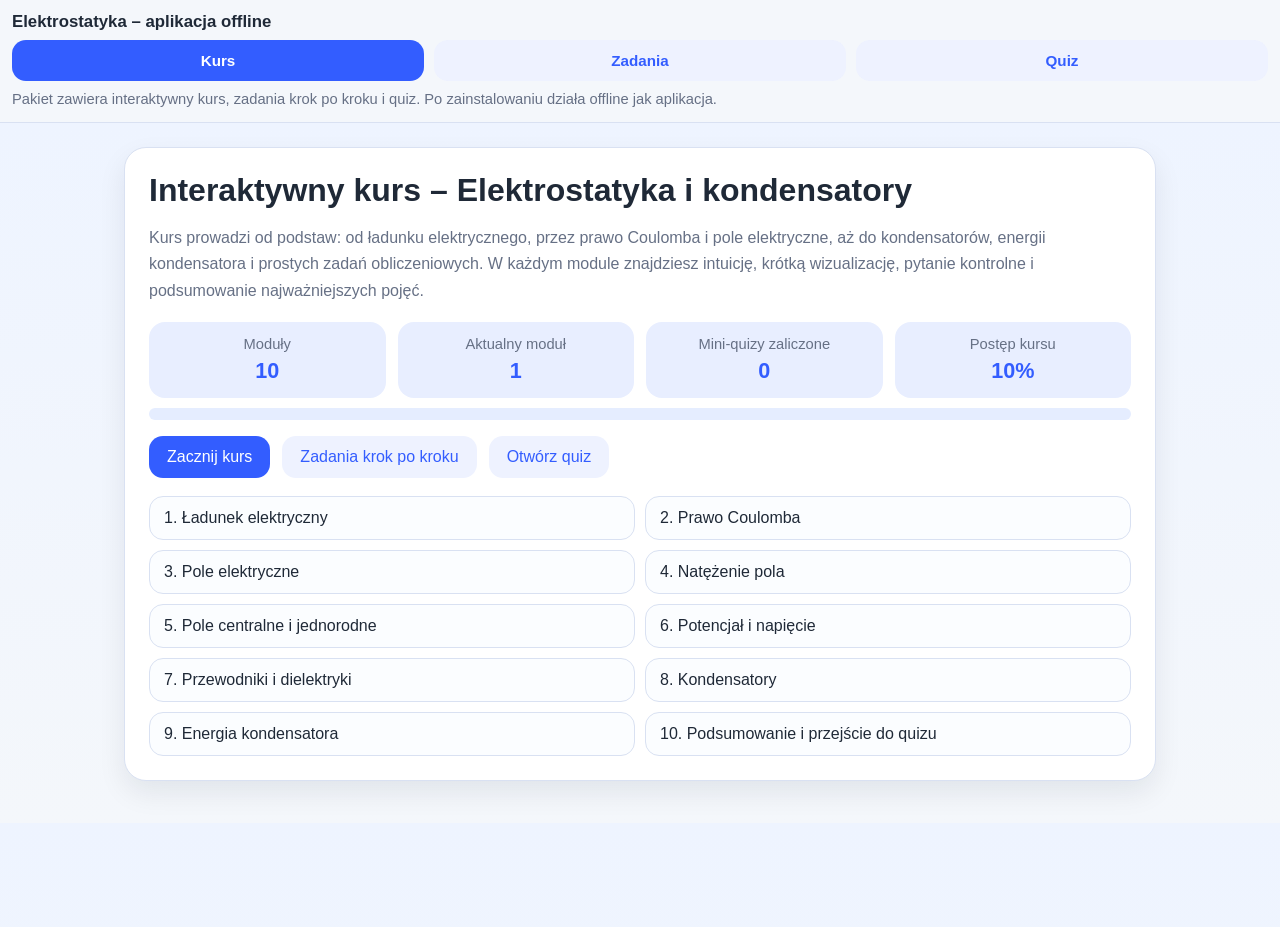
==== index.html @ 76fa7742 "Add files via upload" ====
<!DOCTYPE html>
<html lang="pl">
<head>
<meta charset="UTF-8">
<meta name="viewport" content="width=device-width, initial-scale=1.0, viewport-fit=cover">
<meta name="theme-color" content="#335dff">
<link rel="manifest" href="./manifest.webmanifest">
<link rel="icon" href="./icon-192.svg" type="image/svg+xml">
<title>Elektrostatyka – PWA</title>
<style>
  :root {
    --bg:#f4f7fb;
    --card:#ffffff;
    --text:#1f2937;
    --muted:#667085;
    --accent:#335dff;
    --border:#d9e1f2;
  }
  * { box-sizing:border-box; }
  html, body {
    margin:0; padding:0; height:100%;
    background:linear-gradient(180deg,#eef4ff 0%,var(--bg) 100%);
    color:var(--text);
    font-family:Arial, Helvetica, sans-serif;
  }
  .app { min-height:100dvh; display:flex; flex-direction:column; }
  .topbar {
    position:sticky; top:0; z-index:10;
    background:rgba(244,247,251,.96);
    backdrop-filter: blur(8px);
    border-bottom:1px solid var(--border);
    padding:12px;
  }
  .title { font-size:1.05rem; font-weight:700; margin:0 0 8px; }
  .tabs { display:grid; grid-template-columns:repeat(3,1fr); gap:10px; }
  .tab-btn {
    border:none; border-radius:14px; padding:12px 10px; font-size:.95rem; font-weight:700;
    background:#eef2ff; color:#335dff;
  }
  .tab-btn.active { background:#335dff; color:#fff; }
  .panel { display:none; flex:1; min-height:0; }
  .panel.active { display:block; }
  iframe {
    width:100%; height:calc(100dvh - 96px); border:none; display:block; background:#fff;
  }
  .hint {
    color:var(--muted); font-size:.92rem; margin-top:8px; line-height:1.4;
  }
  .install {
    display:none;
    margin-top:10px;
    border:none;
    border-radius:12px;
    padding:10px 14px;
    background:#335dff;
    color:#fff;
    font-weight:700;
  }
</style>
</head>
<body>
<div class="app">
  <div class="topbar">
    <p class="title">Elektrostatyka – aplikacja offline</p>
    <div class="tabs">
      <button class="tab-btn active" id="btnCourse" onclick="showPanel('course')">Kurs</button>
      <button class="tab-btn" id="btnPractice" onclick="showPanel('practice')">Zadania</button>
      <button class="tab-btn" id="btnQuiz" onclick="showPanel('quiz')">Quiz</button>
    </div>
    <div class="hint">Pakiet zawiera interaktywny kurs, zadania krok po kroku i quiz. Po zainstalowaniu działa offline jak aplikacja.</div>
    <button id="installBtn" class="install">Zainstaluj aplikację</button>
  </div>

  <section class="panel active" id="panelCourse">
    <iframe title="Kurs" src="./course.html"></iframe>
  </section>
  <section class="panel" id="panelPractice">
    <iframe title="Zadania" src="./practice.html"></iframe>
  </section>
  <section class="panel" id="panelQuiz">
    <iframe title="Quiz" src="./quiz.html"></iframe>
  </section>
</div>

<script>
function showPanel(which) {
  const ids = ['course','practice','quiz'];
  ids.forEach(id => {
    document.getElementById('panel' + id.charAt(0).toUpperCase() + id.slice(1)).classList.toggle('active', id === which);
    document.getElementById('btn' + id.charAt(0).toUpperCase() + id.slice(1)).classList.toggle('active', id === which);
  });
}

if ('serviceWorker' in navigator) {
  window.addEventListener('load', () => {
    navigator.serviceWorker.register('./service-worker.js');
  });
}

let deferredPrompt = null;
const installBtn = document.getElementById('installBtn');

window.addEventListener('beforeinstallprompt', (e) => {
  e.preventDefault();
  deferredPrompt = e;
  installBtn.style.display = 'inline-block';
});

installBtn.addEventListener('click', async () => {
  if (!deferredPrompt) return;
  deferredPrompt.prompt();
  await deferredPrompt.userChoice;
  deferredPrompt = null;
  installBtn.style.display = 'none';
});
</script>
</body>
</html>
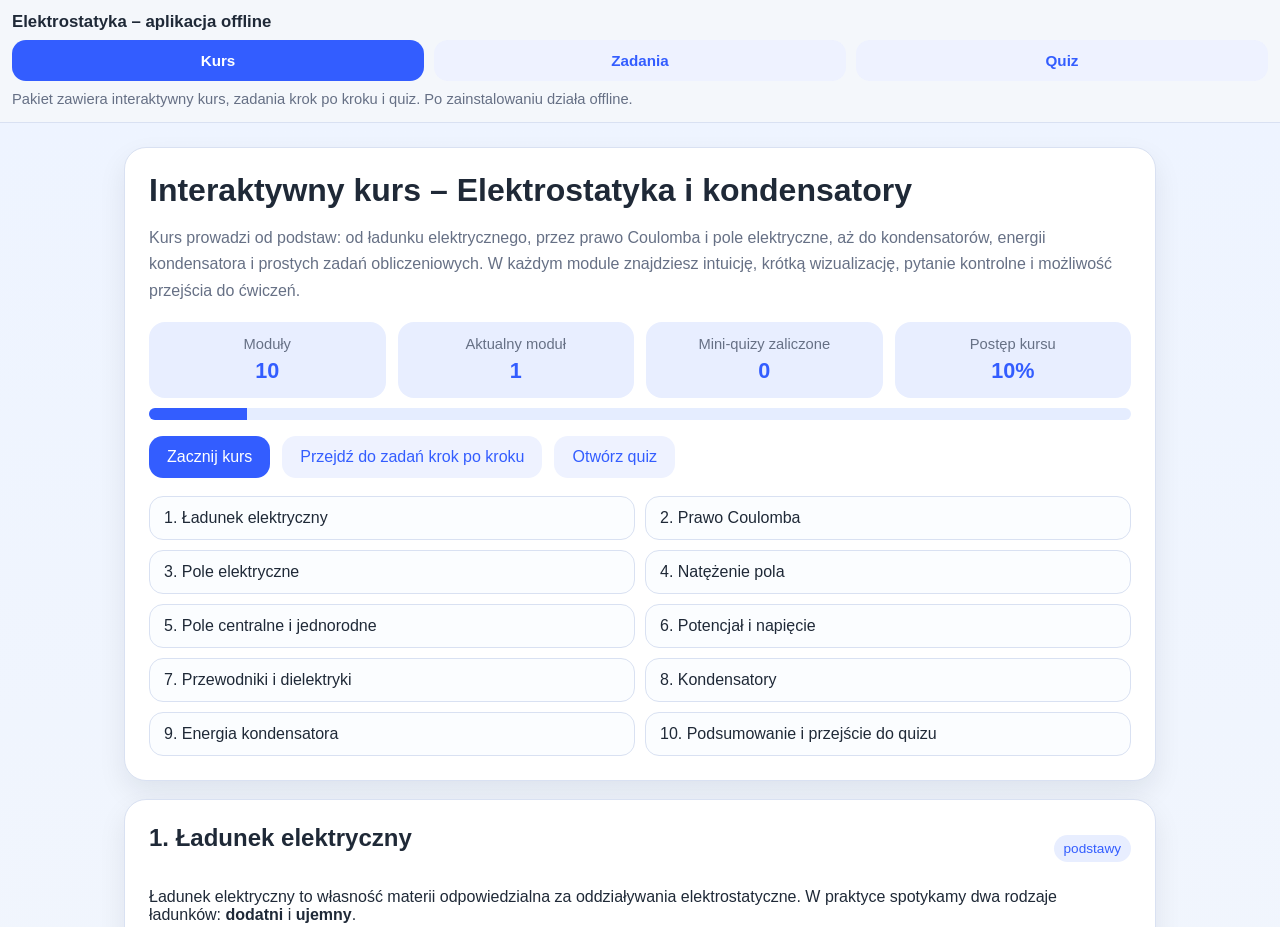
==== commit 35cc4873: "Add files via upload" ====
--- a/index.html
+++ b/index.html
@@ -8,54 +8,20 @@
 <link rel="icon" href="./icon-192.svg" type="image/svg+xml">
 <title>Elektrostatyka – PWA</title>
 <style>
-  :root {
-    --bg:#f4f7fb;
-    --card:#ffffff;
-    --text:#1f2937;
-    --muted:#667085;
-    --accent:#335dff;
-    --border:#d9e1f2;
-  }
+  :root { --bg:#f4f7fb; --text:#1f2937; --muted:#667085; --accent:#335dff; --border:#d9e1f2; }
   * { box-sizing:border-box; }
-  html, body {
-    margin:0; padding:0; height:100%;
-    background:linear-gradient(180deg,#eef4ff 0%,var(--bg) 100%);
-    color:var(--text);
-    font-family:Arial, Helvetica, sans-serif;
-  }
+  html, body { margin:0; padding:0; height:100%; background:linear-gradient(180deg,#eef4ff 0%,var(--bg) 100%); color:var(--text); font-family:Arial, Helvetica, sans-serif; }
   .app { min-height:100dvh; display:flex; flex-direction:column; }
-  .topbar {
-    position:sticky; top:0; z-index:10;
-    background:rgba(244,247,251,.96);
-    backdrop-filter: blur(8px);
-    border-bottom:1px solid var(--border);
-    padding:12px;
-  }
+  .topbar { position:sticky; top:0; z-index:10; background:rgba(244,247,251,.96); backdrop-filter: blur(8px); border-bottom:1px solid var(--border); padding:12px; }
   .title { font-size:1.05rem; font-weight:700; margin:0 0 8px; }
   .tabs { display:grid; grid-template-columns:repeat(3,1fr); gap:10px; }
-  .tab-btn {
-    border:none; border-radius:14px; padding:12px 10px; font-size:.95rem; font-weight:700;
-    background:#eef2ff; color:#335dff;
-  }
+  .tab-btn { border:none; border-radius:14px; padding:12px 10px; font-size:.95rem; font-weight:700; background:#eef2ff; color:#335dff; }
   .tab-btn.active { background:#335dff; color:#fff; }
   .panel { display:none; flex:1; min-height:0; }
   .panel.active { display:block; }
-  iframe {
-    width:100%; height:calc(100dvh - 96px); border:none; display:block; background:#fff;
-  }
-  .hint {
-    color:var(--muted); font-size:.92rem; margin-top:8px; line-height:1.4;
-  }
-  .install {
-    display:none;
-    margin-top:10px;
-    border:none;
-    border-radius:12px;
-    padding:10px 14px;
-    background:#335dff;
-    color:#fff;
-    font-weight:700;
-  }
+  iframe { width:100%; height:calc(100dvh - 96px); border:none; display:block; background:#fff; }
+  .hint { color:var(--muted); font-size:.92rem; margin-top:8px; line-height:1.4; }
+  .install { display:none; margin-top:10px; border:none; border-radius:12px; padding:10px 14px; background:#335dff; color:#fff; font-weight:700; }
 </style>
 </head>
 <body>
@@ -67,21 +33,13 @@
       <button class="tab-btn" id="btnPractice" onclick="showPanel('practice')">Zadania</button>
       <button class="tab-btn" id="btnQuiz" onclick="showPanel('quiz')">Quiz</button>
     </div>
-    <div class="hint">Pakiet zawiera interaktywny kurs, zadania krok po kroku i quiz. Po zainstalowaniu działa offline jak aplikacja.</div>
+    <div class="hint">Pakiet zawiera interaktywny kurs, zadania krok po kroku i quiz. Po zainstalowaniu działa offline.</div>
     <button id="installBtn" class="install">Zainstaluj aplikację</button>
   </div>
-
-  <section class="panel active" id="panelCourse">
-    <iframe title="Kurs" src="./course.html"></iframe>
-  </section>
-  <section class="panel" id="panelPractice">
-    <iframe title="Zadania" src="./practice.html"></iframe>
-  </section>
-  <section class="panel" id="panelQuiz">
-    <iframe title="Quiz" src="./quiz.html"></iframe>
-  </section>
+  <section class="panel active" id="panelCourse"><iframe title="Kurs" src="./course.html"></iframe></section>
+  <section class="panel" id="panelPractice"><iframe title="Zadania" src="./practice.html"></iframe></section>
+  <section class="panel" id="panelQuiz"><iframe title="Quiz" src="./quiz.html"></iframe></section>
 </div>
-
 <script>
 function showPanel(which) {
   const ids = ['course','practice','quiz'];
@@ -90,22 +48,16 @@
     document.getElementById('btn' + id.charAt(0).toUpperCase() + id.slice(1)).classList.toggle('active', id === which);
   });
 }
-
 if ('serviceWorker' in navigator) {
-  window.addEventListener('load', () => {
-    navigator.serviceWorker.register('./service-worker.js');
-  });
+  window.addEventListener('load', () => navigator.serviceWorker.register('./service-worker.js'));
 }
-
 let deferredPrompt = null;
 const installBtn = document.getElementById('installBtn');
-
 window.addEventListener('beforeinstallprompt', (e) => {
   e.preventDefault();
   deferredPrompt = e;
   installBtn.style.display = 'inline-block';
 });
-
 installBtn.addEventListener('click', async () => {
   if (!deferredPrompt) return;
   deferredPrompt.prompt();
@@ -115,4 +67,4 @@
 });
 </script>
 </body>
-</html>
+</html>
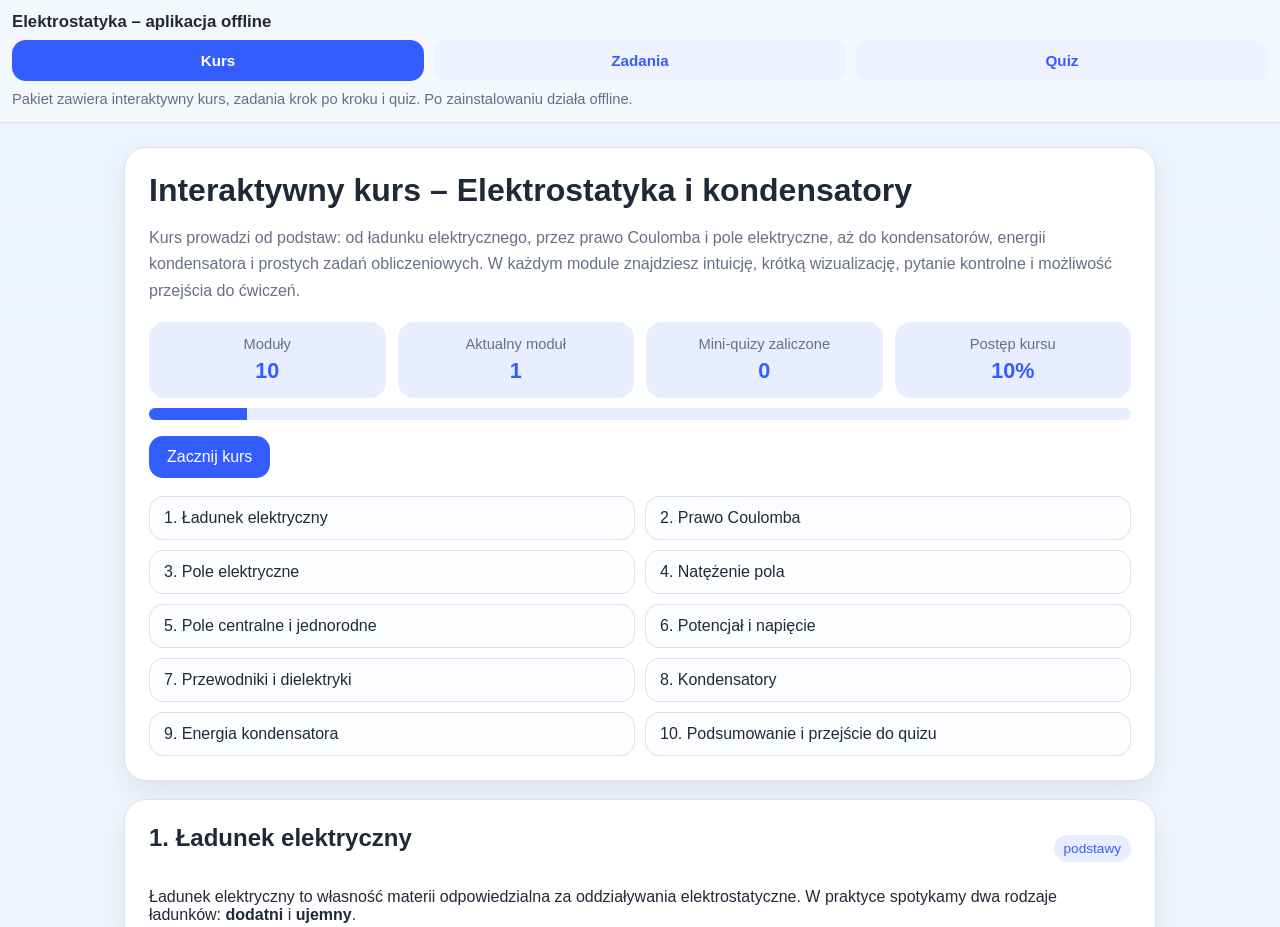
==== commit fa7f5160: "Add files via upload" ====
--- a/index.html
+++ b/index.html
@@ -1,70 +1,15 @@
-<!DOCTYPE html>
-<html lang="pl">
-<head>
-<meta charset="UTF-8">
-<meta name="viewport" content="width=device-width, initial-scale=1.0, viewport-fit=cover">
-<meta name="theme-color" content="#335dff">
-<link rel="manifest" href="./manifest.webmanifest">
-<link rel="icon" href="./icon-192.svg" type="image/svg+xml">
-<title>Elektrostatyka – PWA</title>
-<style>
-  :root { --bg:#f4f7fb; --text:#1f2937; --muted:#667085; --accent:#335dff; --border:#d9e1f2; }
-  * { box-sizing:border-box; }
-  html, body { margin:0; padding:0; height:100%; background:linear-gradient(180deg,#eef4ff 0%,var(--bg) 100%); color:var(--text); font-family:Arial, Helvetica, sans-serif; }
-  .app { min-height:100dvh; display:flex; flex-direction:column; }
-  .topbar { position:sticky; top:0; z-index:10; background:rgba(244,247,251,.96); backdrop-filter: blur(8px); border-bottom:1px solid var(--border); padding:12px; }
-  .title { font-size:1.05rem; font-weight:700; margin:0 0 8px; }
-  .tabs { display:grid; grid-template-columns:repeat(3,1fr); gap:10px; }
-  .tab-btn { border:none; border-radius:14px; padding:12px 10px; font-size:.95rem; font-weight:700; background:#eef2ff; color:#335dff; }
-  .tab-btn.active { background:#335dff; color:#fff; }
-  .panel { display:none; flex:1; min-height:0; }
-  .panel.active { display:block; }
-  iframe { width:100%; height:calc(100dvh - 96px); border:none; display:block; background:#fff; }
-  .hint { color:var(--muted); font-size:.92rem; margin-top:8px; line-height:1.4; }
-  .install { display:none; margin-top:10px; border:none; border-radius:12px; padding:10px 14px; background:#335dff; color:#fff; font-weight:700; }
-</style>
-</head>
-<body>
-<div class="app">
-  <div class="topbar">
-    <p class="title">Elektrostatyka – aplikacja offline</p>
-    <div class="tabs">
-      <button class="tab-btn active" id="btnCourse" onclick="showPanel('course')">Kurs</button>
-      <button class="tab-btn" id="btnPractice" onclick="showPanel('practice')">Zadania</button>
-      <button class="tab-btn" id="btnQuiz" onclick="showPanel('quiz')">Quiz</button>
-    </div>
-    <div class="hint">Pakiet zawiera interaktywny kurs, zadania krok po kroku i quiz. Po zainstalowaniu działa offline.</div>
-    <button id="installBtn" class="install">Zainstaluj aplikację</button>
-  </div>
-  <section class="panel active" id="panelCourse"><iframe title="Kurs" src="./course.html"></iframe></section>
-  <section class="panel" id="panelPractice"><iframe title="Zadania" src="./practice.html"></iframe></section>
-  <section class="panel" id="panelQuiz"><iframe title="Quiz" src="./quiz.html"></iframe></section>
-</div>
-<script>
-function showPanel(which) {
-  const ids = ['course','practice','quiz'];
-  ids.forEach(id => {
-    document.getElementById('panel' + id.charAt(0).toUpperCase() + id.slice(1)).classList.toggle('active', id === which);
-    document.getElementById('btn' + id.charAt(0).toUpperCase() + id.slice(1)).classList.toggle('active', id === which);
-  });
-}
-if ('serviceWorker' in navigator) {
-  window.addEventListener('load', () => navigator.serviceWorker.register('./service-worker.js'));
-}
-let deferredPrompt = null;
-const installBtn = document.getElementById('installBtn');
-window.addEventListener('beforeinstallprompt', (e) => {
-  e.preventDefault();
-  deferredPrompt = e;
-  installBtn.style.display = 'inline-block';
-});
-installBtn.addEventListener('click', async () => {
-  if (!deferredPrompt) return;
-  deferredPrompt.prompt();
-  await deferredPrompt.userChoice;
-  deferredPrompt = null;
-  installBtn.style.display = 'none';
-});
-</script>
-</body>
-</html>+<!DOCTYPE html><html lang="pl"><head><meta charset="UTF-8"><meta name="viewport" content="width=device-width, initial-scale=1.0, viewport-fit=cover"><meta name="theme-color" content="#335dff"><link rel="manifest" href="./manifest.webmanifest"><link rel="icon" href="./icon-192.svg" type="image/svg+xml"><title>Elektrostatyka – PWA</title><style>
+:root{--bg:#f4f7fb;--text:#1f2937;--muted:#667085;--accent:#335dff;--border:#d9e1f2;}
+*{box-sizing:border-box;} html,body{margin:0;padding:0;height:100%;background:linear-gradient(180deg,#eef4ff 0%,var(--bg) 100%);color:var(--text);font-family:Arial,Helvetica,sans-serif;}
+.app{min-height:100dvh;display:flex;flex-direction:column;} .topbar{position:sticky;top:0;z-index:10;background:rgba(244,247,251,.96);backdrop-filter:blur(8px);border-bottom:1px solid var(--border);padding:12px;}
+.title{font-size:1.05rem;font-weight:700;margin:0 0 8px;} .tabs{display:grid;grid-template-columns:repeat(3,1fr);gap:10px;}
+.tab-btn{border:none;border-radius:14px;padding:12px 10px;font-size:.95rem;font-weight:700;background:#eef2ff;color:#335dff;} .tab-btn.active{background:#335dff;color:#fff;}
+.panel{display:none;flex:1;min-height:0;} .panel.active{display:block;} iframe{width:100%;height:calc(100dvh - 96px);border:none;display:block;background:#fff;}
+.hint{color:var(--muted);font-size:.92rem;margin-top:8px;line-height:1.4;} .install{display:none;margin-top:10px;border:none;border-radius:12px;padding:10px 14px;background:#335dff;color:#fff;font-weight:700;}
+</style></head><body><div class="app"><div class="topbar"><p class="title">Elektrostatyka – aplikacja offline</p><div class="tabs"><button class="tab-btn active" id="btnCourse" onclick="showPanel('course')">Kurs</button><button class="tab-btn" id="btnPractice" onclick="showPanel('practice')">Zadania</button><button class="tab-btn" id="btnQuiz" onclick="showPanel('quiz')">Quiz</button></div><div class="hint">Pakiet zawiera interaktywny kurs, zadania krok po kroku i quiz. Po zainstalowaniu działa offline.</div><button id="installBtn" class="install">Zainstaluj aplikację</button></div><section class="panel active" id="panelCourse"><iframe title="Kurs" src="./course.html"></iframe></section><section class="panel" id="panelPractice"><iframe title="Zadania" src="./practice.html"></iframe></section><section class="panel" id="panelQuiz"><iframe title="Quiz" src="./quiz.html"></iframe></section></div><script>
+function showPanel(which){const ids=['course','practice','quiz']; ids.forEach(id=>{document.getElementById('panel'+id.charAt(0).toUpperCase()+id.slice(1)).classList.toggle('active', id===which);document.getElementById('btn'+id.charAt(0).toUpperCase()+id.slice(1)).classList.toggle('active', id===which);});}
+if('serviceWorker' in navigator){window.addEventListener('load',()=>navigator.serviceWorker.register('./service-worker.js'));}
+let deferredPrompt=null; const installBtn=document.getElementById('installBtn');
+window.addEventListener('beforeinstallprompt',(e)=>{e.preventDefault(); deferredPrompt=e; installBtn.style.display='inline-block';});
+installBtn.addEventListener('click', async ()=>{if(!deferredPrompt) return; deferredPrompt.prompt(); await deferredPrompt.userChoice; deferredPrompt=null; installBtn.style.display='none';});
+</script></body></html>
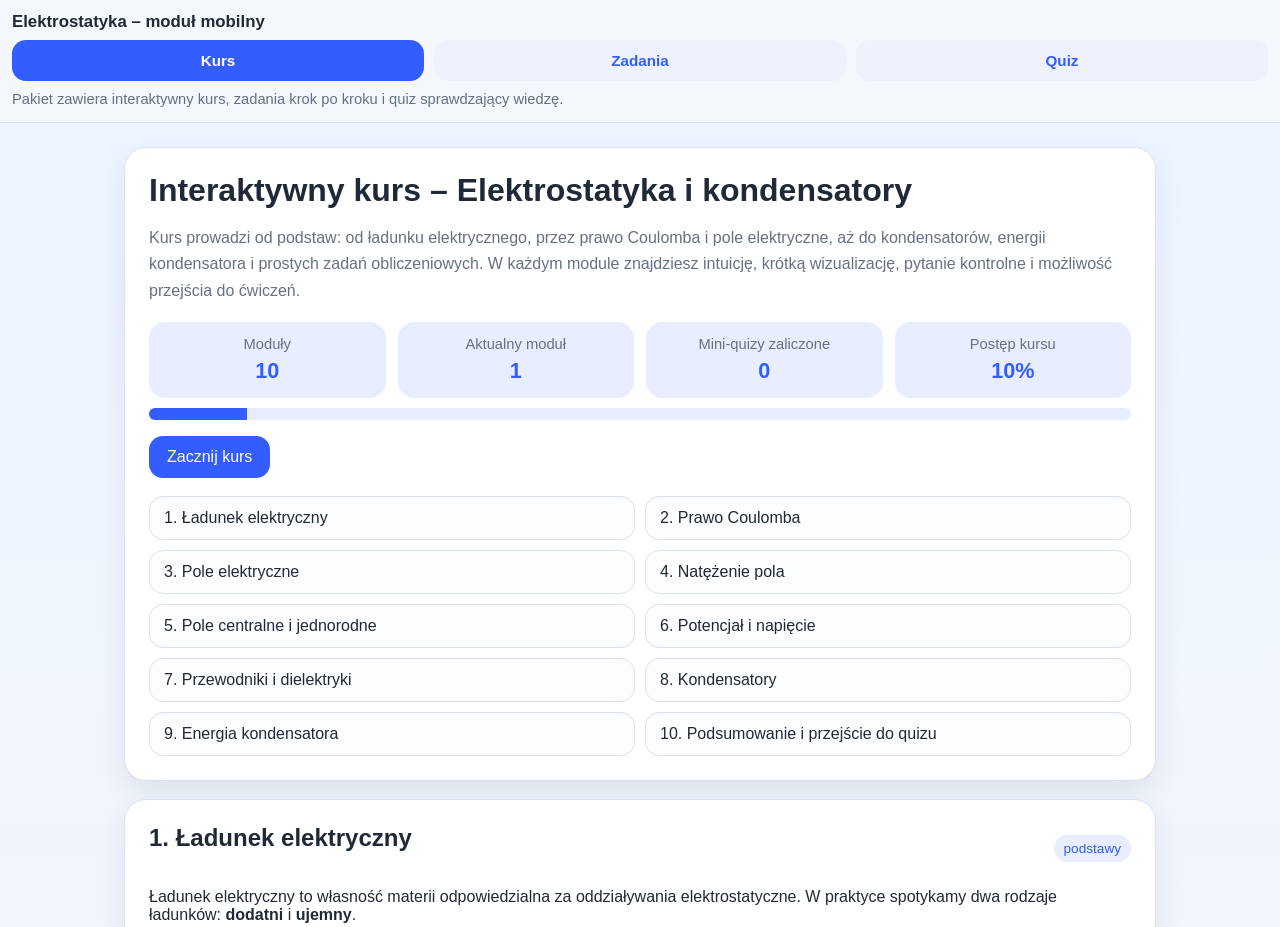
==== commit 36d98e51: "Add files via upload" ====
--- a/index.html
+++ b/index.html
@@ -1,15 +1,2162 @@
-<!DOCTYPE html><html lang="pl"><head><meta charset="UTF-8"><meta name="viewport" content="width=device-width, initial-scale=1.0, viewport-fit=cover"><meta name="theme-color" content="#335dff"><link rel="manifest" href="./manifest.webmanifest"><link rel="icon" href="./icon-192.svg" type="image/svg+xml"><title>Elektrostatyka – PWA</title><style>
-:root{--bg:#f4f7fb;--text:#1f2937;--muted:#667085;--accent:#335dff;--border:#d9e1f2;}
-*{box-sizing:border-box;} html,body{margin:0;padding:0;height:100%;background:linear-gradient(180deg,#eef4ff 0%,var(--bg) 100%);color:var(--text);font-family:Arial,Helvetica,sans-serif;}
-.app{min-height:100dvh;display:flex;flex-direction:column;} .topbar{position:sticky;top:0;z-index:10;background:rgba(244,247,251,.96);backdrop-filter:blur(8px);border-bottom:1px solid var(--border);padding:12px;}
-.title{font-size:1.05rem;font-weight:700;margin:0 0 8px;} .tabs{display:grid;grid-template-columns:repeat(3,1fr);gap:10px;}
-.tab-btn{border:none;border-radius:14px;padding:12px 10px;font-size:.95rem;font-weight:700;background:#eef2ff;color:#335dff;} .tab-btn.active{background:#335dff;color:#fff;}
-.panel{display:none;flex:1;min-height:0;} .panel.active{display:block;} iframe{width:100%;height:calc(100dvh - 96px);border:none;display:block;background:#fff;}
-.hint{color:var(--muted);font-size:.92rem;margin-top:8px;line-height:1.4;} .install{display:none;margin-top:10px;border:none;border-radius:12px;padding:10px 14px;background:#335dff;color:#fff;font-weight:700;}
-</style></head><body><div class="app"><div class="topbar"><p class="title">Elektrostatyka – aplikacja offline</p><div class="tabs"><button class="tab-btn active" id="btnCourse" onclick="showPanel('course')">Kurs</button><button class="tab-btn" id="btnPractice" onclick="showPanel('practice')">Zadania</button><button class="tab-btn" id="btnQuiz" onclick="showPanel('quiz')">Quiz</button></div><div class="hint">Pakiet zawiera interaktywny kurs, zadania krok po kroku i quiz. Po zainstalowaniu działa offline.</div><button id="installBtn" class="install">Zainstaluj aplikację</button></div><section class="panel active" id="panelCourse"><iframe title="Kurs" src="./course.html"></iframe></section><section class="panel" id="panelPractice"><iframe title="Zadania" src="./practice.html"></iframe></section><section class="panel" id="panelQuiz"><iframe title="Quiz" src="./quiz.html"></iframe></section></div><script>
-function showPanel(which){const ids=['course','practice','quiz']; ids.forEach(id=>{document.getElementById('panel'+id.charAt(0).toUpperCase()+id.slice(1)).classList.toggle('active', id===which);document.getElementById('btn'+id.charAt(0).toUpperCase()+id.slice(1)).classList.toggle('active', id===which);});}
-if('serviceWorker' in navigator){window.addEventListener('load',()=>navigator.serviceWorker.register('./service-worker.js'));}
-let deferredPrompt=null; const installBtn=document.getElementById('installBtn');
-window.addEventListener('beforeinstallprompt',(e)=>{e.preventDefault(); deferredPrompt=e; installBtn.style.display='inline-block';});
-installBtn.addEventListener('click', async ()=>{if(!deferredPrompt) return; deferredPrompt.prompt(); await deferredPrompt.userChoice; deferredPrompt=null; installBtn.style.display='none';});
-</script></body></html>+<!DOCTYPE html>
+<html lang="pl">
+<head>
+<meta charset="UTF-8">
+<meta name="viewport" content="width=device-width, initial-scale=1.0, viewport-fit=cover">
+<title>Elektrostatyka – moduł mobilny</title>
+<style>
+  :root {
+    --bg:#f4f7fb; --text:#1f2937; --muted:#667085; --accent:#335dff; --border:#d9e1f2;
+  }
+  * { box-sizing:border-box; }
+  html,body {
+    margin:0; padding:0; height:100%;
+    background:linear-gradient(180deg,#eef4ff 0%,var(--bg) 100%);
+    color:var(--text); font-family:Arial, Helvetica, sans-serif;
+  }
+  .app { min-height:100dvh; display:flex; flex-direction:column; }
+  .topbar {
+    position:sticky; top:0; z-index:10; background:rgba(244,247,251,.96);
+    backdrop-filter: blur(8px); border-bottom:1px solid var(--border); padding:12px;
+  }
+  .title { font-size:1.05rem; font-weight:700; margin:0 0 8px; }
+  .tabs { display:grid; grid-template-columns:repeat(3,1fr); gap:10px; }
+  .tab-btn {
+    border:none; border-radius:14px; padding:12px 10px; font-size:.95rem; font-weight:700;
+    background:#eef2ff; color:#335dff;
+  }
+  .tab-btn.active { background:#335dff; color:#fff; }
+  .panel { display:none; flex:1; min-height:0; }
+  .panel.active { display:block; }
+  iframe { width:100%; height:calc(100dvh - 96px); border:none; display:block; background:#fff; }
+  .hint { color:var(--muted); font-size:.92rem; margin-top:8px; line-height:1.4; }
+</style>
+</head>
+<body>
+<div class="app">
+  <div class="topbar">
+    <p class="title">Elektrostatyka – moduł mobilny</p>
+    <div class="tabs">
+      <button class="tab-btn active" id="btnCourse" onclick="showPanel('course')">Kurs</button>
+      <button class="tab-btn" id="btnPractice" onclick="showPanel('practice')">Zadania</button>
+      <button class="tab-btn" id="btnQuiz" onclick="showPanel('quiz')">Quiz</button>
+    </div>
+    <div class="hint">Pakiet zawiera interaktywny kurs, zadania krok po kroku i quiz sprawdzający wiedzę.</div>
+  </div>
+  <section class="panel active" id="panelCourse">
+    <iframe title="Kurs" srcdoc='&lt;!DOCTYPE html&gt;
+&lt;html lang=&quot;pl&quot;&gt;
+&lt;head&gt;
+&lt;meta charset=&quot;UTF-8&quot; /&gt;
+&lt;meta name=&quot;viewport&quot; content=&quot;width=device-width, initial-scale=1.0&quot; /&gt;
+&lt;title&gt;Interaktywny kurs – Elektrostatyka i kondensatory&lt;/title&gt;
+&lt;style&gt;
+:root{
+  --bg:#f4f7fb;
+  --card:#ffffff;
+  --text:#1f2937;
+  --muted:#667085;
+  --accent:#335dff;
+  --accent-soft:#e8eeff;
+  --border:#d9e1f2;
+  --ok:#166534;
+  --ok-bg:#dcfce7;
+  --bad:#991b1b;
+  --bad-bg:#fee2e2;
+  --warn:#9a3412;
+  --warn-bg:#ffedd5;
+  --shadow:0 12px 28px rgba(15,23,42,.08);
+}
+*{box-sizing:border-box}
+html{scroll-behavior:smooth}
+body{
+  margin:0;
+  font-family:Arial,Helvetica,sans-serif;
+  background:linear-gradient(180deg,#eef4ff 0%,var(--bg) 100%);
+  color:var(--text);
+}
+.wrap{
+  max-width:1080px;
+  margin:auto;
+  padding:24px;
+}
+.card{
+  background:var(--card);
+  border:1px solid var(--border);
+  border-radius:22px;
+  box-shadow:var(--shadow);
+}
+.hero,.module,.practice,.summary{
+  padding:24px;
+  margin-bottom:18px;
+}
+h1,h2,h3{margin-top:0}
+h1{font-size:2rem;margin-bottom:8px}
+.subtitle,.muted{
+  color:var(--muted);
+  line-height:1.65;
+}
+.stats{
+  margin-top:18px;
+  display:grid;
+  grid-template-columns:repeat(4,1fr);
+  gap:12px;
+}
+.stat{
+  background:var(--accent-soft);
+  border-radius:16px;
+  padding:14px;
+  text-align:center;
+}
+.stat .label{
+  display:block;
+  color:var(--muted);
+  font-size:.92rem;
+  margin-bottom:6px;
+}
+.stat .value{
+  font-size:1.35rem;
+  font-weight:700;
+  color:var(--accent);
+}
+.controls,.nav,.inline-actions{
+  flex-wrap:nowrap;
+  margin-top:0;
+
+  display:flex;
+  gap:12px;
+  flex-wrap:wrap;
+  margin-top:16px;
+}
+button,a.buttonlike{
+  border:none;
+  border-radius:14px;
+  padding:12px 18px;
+  font-size:1rem;
+  cursor:pointer;
+  text-decoration:none;
+  transition:.15s transform ease,.15s opacity ease;
+}
+button:hover,a.buttonlike:hover{transform:translateY(-1px)}
+.primary{background:var(--accent);color:#fff}
+.secondary{background:#eef2ff;color:var(--accent)}
+.warning{background:var(--warn-bg);color:var(--warn)}
+.toc{
+  display:grid;
+  grid-template-columns:repeat(2,1fr);
+  gap:10px;
+  margin-top:18px;
+}
+.toc a{
+  text-decoration:none;
+  color:var(--text);
+  background:#fbfdff;
+  border:1px solid var(--border);
+  padding:12px 14px;
+  border-radius:14px;
+}
+.module{
+  display:none;
+}
+.module.active{
+  display:block;
+}
+.module-head{
+  display:flex;
+  justify-content:space-between;
+  align-items:center;
+  gap:12px;
+  margin-bottom:12px;
+}
+.badge{
+  font-size:.85rem;
+  color:var(--accent);
+  background:var(--accent-soft);
+  padding:6px 10px;
+  border-radius:999px;
+  white-space:nowrap;
+}
+.box{
+  border:1px solid var(--border);
+  background:#fbfdff;
+  border-radius:16px;
+  padding:16px;
+  margin:14px 0;
+}
+.columns{
+  display:grid;
+  grid-template-columns:repeat(2,1fr);
+  gap:14px;
+}
+.reveal{
+  margin-top:12px;
+}
+.reveal button{
+  padding:9px 12px;
+  font-size:.95rem;
+}
+.reveal-content{
+  display:none;
+  margin-top:10px;
+  padding:14px;
+  border-radius:14px;
+  background:#f8fafc;
+  border:1px solid var(--border);
+}
+.reveal-content.show{
+  display:block;
+}
+.canvas-wrap{
+  border:1px solid var(--border);
+  border-radius:18px;
+  background:#fcfdff;
+  padding:16px;
+  margin-top:12px;
+}
+svg{
+  width:100%;
+  height:auto;
+  display:block;
+}
+.mini-quiz{
+  margin-top:18px;
+  border:1px solid var(--border);
+  background:#f8fafc;
+  border-radius:16px;
+  padding:16px;
+}
+.answer{
+  display:block;
+  width:100%;
+  text-align:left;
+  margin:8px 0;
+  padding:11px 12px;
+  border-radius:12px;
+  border:1px solid var(--border);
+  background:#fff;
+}
+.answer.correct{background:var(--ok-bg);border-color:#86efac;color:var(--ok);font-weight:700}
+.answer.wrong{background:var(--bad-bg);border-color:#fca5a5;color:var(--bad);font-weight:700}
+.answer.reveal-correct{background:#eff6ff;border-color:#93c5fd;color:#1d4ed8;font-weight:700}
+.feedback{
+  display:none;
+  margin-top:10px;
+  padding:12px;
+  border-radius:12px;
+  border:1px solid var(--border);
+  background:#fff;
+}
+.feedback.show{display:block}
+.practice{
+  display:none;
+}
+.practice.show{
+  display:block;
+}
+.step{
+  border-left:4px solid var(--accent);
+  padding-left:12px;
+  margin:12px 0;
+}
+.summary{
+  background:var(--card);
+  display:none;
+}
+.summary.show{display:block}
+.progressbar{
+  height:12px;
+  width:100%;
+  background:#e5edff;
+  border-radius:999px;
+  overflow:hidden;
+  margin-top:10px;
+}
+.progressbar &gt; div{
+  height:100%;
+  width:0%;
+  background:var(--accent);
+  transition:width .25s ease;
+}
+.small{
+  font-size:.95rem;
+}
+.center{
+  text-align:center;
+}
+@media (max-width: 800px){
+  .wrap{padding:14px}
+  .stats,.toc,.columns{grid-template-columns:1fr}
+  .module-head{flex-direction:column;align-items:flex-start}
+  h1{font-size:1.55rem}
+}
+&lt;/style&gt;
+&lt;/head&gt;
+&lt;body&gt;
+&lt;div class=&quot;wrap&quot;&gt;
+  &lt;section class=&quot;card hero&quot;&gt;
+    &lt;h1&gt;Interaktywny kurs – Elektrostatyka i kondensatory&lt;/h1&gt;
+    &lt;p class=&quot;subtitle&quot;&gt;
+      Kurs prowadzi od podstaw: od ładunku elektrycznego, przez prawo Coulomba i pole elektryczne,
+      aż do kondensatorów, energii kondensatora i prostych zadań obliczeniowych.
+      W każdym module znajdziesz intuicję, krótką wizualizację, pytanie kontrolne i możliwość przejścia do ćwiczeń.
+    &lt;/p&gt;
+
+    &lt;div class=&quot;stats&quot;&gt;
+      &lt;div class=&quot;stat&quot;&gt;&lt;span class=&quot;label&quot;&gt;Moduły&lt;/span&gt;&lt;span class=&quot;value&quot; id=&quot;moduleCount&quot;&gt;10&lt;/span&gt;&lt;/div&gt;
+      &lt;div class=&quot;stat&quot;&gt;&lt;span class=&quot;label&quot;&gt;Aktualny moduł&lt;/span&gt;&lt;span class=&quot;value&quot; id=&quot;currentModule&quot;&gt;1&lt;/span&gt;&lt;/div&gt;
+      &lt;div class=&quot;stat&quot;&gt;&lt;span class=&quot;label&quot;&gt;Mini-quizy zaliczone&lt;/span&gt;&lt;span class=&quot;value&quot; id=&quot;passedCount&quot;&gt;0&lt;/span&gt;&lt;/div&gt;
+      &lt;div class=&quot;stat&quot;&gt;&lt;span class=&quot;label&quot;&gt;Postęp kursu&lt;/span&gt;&lt;span class=&quot;value&quot; id=&quot;coursePercent&quot;&gt;10%&lt;/span&gt;&lt;/div&gt;
+    &lt;/div&gt;
+
+    &lt;div class=&quot;progressbar&quot;&gt;&lt;div id=&quot;progressBar&quot;&gt;&lt;/div&gt;&lt;/div&gt;
+
+    &lt;div class=&quot;controls&quot;&gt;
+      &lt;button class=&quot;primary&quot; id=&quot;startCourseBtn&quot;&gt;Zacznij kurs&lt;/button&gt;
+    &lt;/div&gt;
+
+    &lt;div class=&quot;toc&quot;&gt;
+      &lt;a href=&quot;#&quot; onclick=&quot;goToModule(0); return false;&quot;&gt;1. Ładunek elektryczny&lt;/a&gt;
+      &lt;a href=&quot;#&quot; onclick=&quot;goToModule(1); return false;&quot;&gt;2. Prawo Coulomba&lt;/a&gt;
+      &lt;a href=&quot;#&quot; onclick=&quot;goToModule(2); return false;&quot;&gt;3. Pole elektryczne&lt;/a&gt;
+      &lt;a href=&quot;#&quot; onclick=&quot;goToModule(3); return false;&quot;&gt;4. Natężenie pola&lt;/a&gt;
+      &lt;a href=&quot;#&quot; onclick=&quot;goToModule(4); return false;&quot;&gt;5. Pole centralne i jednorodne&lt;/a&gt;
+      &lt;a href=&quot;#&quot; onclick=&quot;goToModule(5); return false;&quot;&gt;6. Potencjał i napięcie&lt;/a&gt;
+      &lt;a href=&quot;#&quot; onclick=&quot;goToModule(6); return false;&quot;&gt;7. Przewodniki i dielektryki&lt;/a&gt;
+      &lt;a href=&quot;#&quot; onclick=&quot;goToModule(7); return false;&quot;&gt;8. Kondensatory&lt;/a&gt;
+      &lt;a href=&quot;#&quot; onclick=&quot;goToModule(8); return false;&quot;&gt;9. Energia kondensatora&lt;/a&gt;
+      &lt;a href=&quot;#&quot; onclick=&quot;goToModule(9); return false;&quot;&gt;10. Podsumowanie i przejście do quizu&lt;/a&gt;
+    &lt;/div&gt;
+  &lt;/section&gt;
+
+  &lt;div id=&quot;materialTop&quot;&gt;&lt;/div&gt;
+  &lt;section id=&quot;modules&quot;&gt;&lt;/section&gt;
+
+  &lt;section class=&quot;card practice&quot; id=&quot;practiceSection&quot;&gt;
+    &lt;h2&gt;Zadania obliczeniowe krok po kroku&lt;/h2&gt;
+    &lt;p class=&quot;muted&quot;&gt;Tutaj przechodzisz przez typowe zadania z tego działu. Każdy przykład ma rozwijane etapy rozwiązania.&lt;/p&gt;
+
+    &lt;div class=&quot;box&quot;&gt;
+      &lt;h3&gt;Zadanie 1. Prawo Coulomba&lt;/h3&gt;
+      &lt;p&gt;Dwa ładunki: &lt;strong&gt;q₁ = 2 μC&lt;/strong&gt; i &lt;strong&gt;q₂ = 3 μC&lt;/strong&gt; znajdują się w odległości &lt;strong&gt;r = 0,20 m&lt;/strong&gt;. Oblicz wartość siły oddziaływania.&lt;/p&gt;
+      &lt;div class=&quot;step&quot;&gt;&lt;strong&gt;Krok 1:&lt;/strong&gt; Zapisz wzór: &lt;strong&gt;F = k·|q₁q₂|/r²&lt;/strong&gt;.&lt;/div&gt;
+      &lt;div class=&quot;step&quot;&gt;&lt;strong&gt;Krok 2:&lt;/strong&gt; Zamień mikroculomby: 2 μC = 2·10⁻⁶ C, 3 μC = 3·10⁻⁶ C.&lt;/div&gt;
+      &lt;div class=&quot;step&quot;&gt;&lt;strong&gt;Krok 3:&lt;/strong&gt; Podstaw: F = 9·10⁹ · (2·10⁻⁶ · 3·10⁻⁶) / (0,20)².&lt;/div&gt;
+      &lt;div class=&quot;reveal&quot;&gt;
+        &lt;button class=&quot;secondary&quot; onclick=&quot;toggleReveal(&#x27;sol1&#x27;)&quot;&gt;Pokaż wynik i komentarz&lt;/button&gt;
+        &lt;div id=&quot;sol1&quot; class=&quot;reveal-content&quot;&gt;
+          Po obliczeniu wychodzi &lt;strong&gt;F = 1,35 N&lt;/strong&gt;. Najczęstszy błąd to brak zamiany μC na C albo zapomnienie o kwadracie odległości.
+        &lt;/div&gt;
+      &lt;/div&gt;
+    &lt;/div&gt;
+
+    &lt;div class=&quot;box&quot;&gt;
+      &lt;h3&gt;Zadanie 2. Natężenie pola&lt;/h3&gt;
+      &lt;p&gt;Na ładunek &lt;strong&gt;q = 5 nC&lt;/strong&gt; działa w polu siła &lt;strong&gt;F = 2·10⁻⁴ N&lt;/strong&gt;. Oblicz natężenie pola.&lt;/p&gt;
+      &lt;div class=&quot;step&quot;&gt;&lt;strong&gt;Krok 1:&lt;/strong&gt; Użyj zależności &lt;strong&gt;E = F/q&lt;/strong&gt;.&lt;/div&gt;
+      &lt;div class=&quot;step&quot;&gt;&lt;strong&gt;Krok 2:&lt;/strong&gt; Zamień 5 nC = 5·10⁻⁹ C.&lt;/div&gt;
+      &lt;div class=&quot;step&quot;&gt;&lt;strong&gt;Krok 3:&lt;/strong&gt; E = 2·10⁻⁴ / 5·10⁻⁹ = 4·10⁴ N/C.&lt;/div&gt;
+      &lt;div class=&quot;reveal&quot;&gt;
+        &lt;button class=&quot;secondary&quot; onclick=&quot;toggleReveal(&#x27;sol2&#x27;)&quot;&gt;Pokaż interpretację&lt;/button&gt;
+        &lt;div id=&quot;sol2&quot; class=&quot;reveal-content&quot;&gt;
+          Otrzymujesz &lt;strong&gt;40 000 N/C&lt;/strong&gt;. To oznacza, że na ładunek 1 C w tym punkcie działałaby siła 40 000 N.
+        &lt;/div&gt;
+      &lt;/div&gt;
+    &lt;/div&gt;
+
+    &lt;div class=&quot;box&quot;&gt;
+      &lt;h3&gt;Zadanie 3. Pole jednorodne&lt;/h3&gt;
+      &lt;p&gt;Między płytami kondensatora jest napięcie &lt;strong&gt;U = 120 V&lt;/strong&gt;, a odległość między okładkami wynosi &lt;strong&gt;d = 6 mm&lt;/strong&gt;. Oblicz natężenie pola.&lt;/p&gt;
+      &lt;div class=&quot;step&quot;&gt;&lt;strong&gt;Krok 1:&lt;/strong&gt; Wzór: &lt;strong&gt;E = U/d&lt;/strong&gt;.&lt;/div&gt;
+      &lt;div class=&quot;step&quot;&gt;&lt;strong&gt;Krok 2:&lt;/strong&gt; Zamień 6 mm = 0,006 m.&lt;/div&gt;
+      &lt;div class=&quot;step&quot;&gt;&lt;strong&gt;Krok 3:&lt;/strong&gt; E = 120 / 0,006 = 20 000 V/m.&lt;/div&gt;
+      &lt;div class=&quot;reveal&quot;&gt;
+        &lt;button class=&quot;secondary&quot; onclick=&quot;toggleReveal(&#x27;sol3&#x27;)&quot;&gt;Pokaż uwagę egzaminacyjną&lt;/button&gt;
+        &lt;div id=&quot;sol3&quot; class=&quot;reveal-content&quot;&gt;
+          W polu jednorodnym między okładkami kondensatora natężenie ma tę samą wartość w całej przestrzeni między płytami.
+        &lt;/div&gt;
+      &lt;/div&gt;
+    &lt;/div&gt;
+
+    &lt;div class=&quot;box&quot;&gt;
+      &lt;h3&gt;Zadanie 4. Pojemność kondensatora&lt;/h3&gt;
+      &lt;p&gt;Kondensator zgromadził ładunek &lt;strong&gt;Q = 8 μC&lt;/strong&gt; przy napięciu &lt;strong&gt;U = 4 V&lt;/strong&gt;. Oblicz jego pojemność.&lt;/p&gt;
+      &lt;div class=&quot;step&quot;&gt;&lt;strong&gt;Krok 1:&lt;/strong&gt; Skorzystaj ze wzoru &lt;strong&gt;C = Q/U&lt;/strong&gt;.&lt;/div&gt;
+      &lt;div class=&quot;step&quot;&gt;&lt;strong&gt;Krok 2:&lt;/strong&gt; Zamień 8 μC = 8·10⁻⁶ C.&lt;/div&gt;
+      &lt;div class=&quot;step&quot;&gt;&lt;strong&gt;Krok 3:&lt;/strong&gt; C = 8·10⁻⁶ / 4 = 2·10⁻⁶ F.&lt;/div&gt;
+      &lt;div class=&quot;reveal&quot;&gt;
+        &lt;button class=&quot;secondary&quot; onclick=&quot;toggleReveal(&#x27;sol4&#x27;)&quot;&gt;Pokaż wynik w wygodnej jednostce&lt;/button&gt;
+        &lt;div id=&quot;sol4&quot; class=&quot;reveal-content&quot;&gt;
+          Wynik to &lt;strong&gt;2 μF&lt;/strong&gt;. Przy takich zadaniach warto na końcu wrócić do wygodniejszej jednostki: mikrofaradów.
+        &lt;/div&gt;
+      &lt;/div&gt;
+    &lt;/div&gt;
+
+    &lt;div class=&quot;box&quot;&gt;
+      &lt;h3&gt;Zadanie 5. Energia kondensatora&lt;/h3&gt;
+      &lt;p&gt;Kondensator ma pojemność &lt;strong&gt;C = 50 μF&lt;/strong&gt; i napięcie &lt;strong&gt;U = 12 V&lt;/strong&gt;. Oblicz energię zgromadzoną w kondensatorze.&lt;/p&gt;
+      &lt;div class=&quot;step&quot;&gt;&lt;strong&gt;Krok 1:&lt;/strong&gt; Wzór: &lt;strong&gt;E = ½·C·U²&lt;/strong&gt;.&lt;/div&gt;
+      &lt;div class=&quot;step&quot;&gt;&lt;strong&gt;Krok 2:&lt;/strong&gt; Zamień 50 μF = 50·10⁻⁶ F.&lt;/div&gt;
+      &lt;div class=&quot;step&quot;&gt;&lt;strong&gt;Krok 3:&lt;/strong&gt; E = 0,5 · 50·10⁻⁶ · 12² = 3,6·10⁻³ J.&lt;/div&gt;
+      &lt;div class=&quot;reveal&quot;&gt;
+        &lt;button class=&quot;secondary&quot; onclick=&quot;toggleReveal(&#x27;sol5&#x27;)&quot;&gt;Pokaż sens fizyczny wyniku&lt;/button&gt;
+        &lt;div id=&quot;sol5&quot; class=&quot;reveal-content&quot;&gt;
+          To &lt;strong&gt;0,0036 J&lt;/strong&gt;. Wzór zawiera &lt;strong&gt;U²&lt;/strong&gt;, więc podwojenie napięcia zwiększa energię aż cztery razy.
+        &lt;/div&gt;
+      &lt;/div&gt;
+    &lt;/div&gt;
+
+    &lt;div class=&quot;controls&quot;&gt;
+      &lt;button class=&quot;primary&quot; onclick=&quot;window.scrollTo({top:0,behavior:&#x27;smooth&#x27;})&quot;&gt;Wróć na górę&lt;/button&gt;
+      &lt;button class=&quot;secondary&quot; onclick=&quot;hidePractice()&quot;&gt;Ukryj zadania&lt;/button&gt;
+    &lt;/div&gt;
+  &lt;/section&gt;
+
+  &lt;section class=&quot;card summary&quot; id=&quot;summarySection&quot;&gt;
+    &lt;h2&gt;Podsumowanie postępów&lt;/h2&gt;
+    &lt;p id=&quot;summaryText&quot;&gt;&lt;/p&gt;
+    &lt;div class=&quot;controls&quot;&gt;
+      &lt;button class=&quot;primary&quot; onclick=&quot;goToModule(0)&quot;&gt;Przejdź od początku&lt;/button&gt;
+      &lt;button class=&quot;secondary&quot; onclick=&quot;showPractice()&quot;&gt;Przejdź do zadań&lt;/button&gt;
+    &lt;/div&gt;
+  &lt;/section&gt;
+&lt;/div&gt;
+
+&lt;script&gt;
+const modulesData = [
+  {
+    title: &quot;1. Ładunek elektryczny&quot;,
+    tag: &quot;podstawy&quot;,
+    body: `
+      &lt;p&gt;Ładunek elektryczny to własność materii odpowiedzialna za oddziaływania elektrostatyczne. W praktyce spotykamy dwa rodzaje ładunków: &lt;strong&gt;dodatni&lt;/strong&gt; i &lt;strong&gt;ujemny&lt;/strong&gt;.&lt;/p&gt;
+      &lt;div class=&quot;columns&quot;&gt;
+        &lt;div class=&quot;box&quot;&gt;
+          &lt;h3&gt;Najważniejsze fakty&lt;/h3&gt;
+          &lt;p&gt;Ładunki jednoimienne się odpychają, a różnoimienne przyciągają. Ciało naładowane dodatnio ma &lt;strong&gt;niedobór elektronów&lt;/strong&gt;, a ujemnie – &lt;strong&gt;nadmiar elektronów&lt;/strong&gt;.&lt;/p&gt;
+        &lt;/div&gt;
+        &lt;div class=&quot;box&quot;&gt;
+          &lt;h3&gt;Intuicja&lt;/h3&gt;
+          &lt;p&gt;Myśl o elektronach jak o „nadmiarze” ruchliwych cząstek. Gdy ciało je traci, zostaje z przewagą ładunku dodatniego.&lt;/p&gt;
+        &lt;/div&gt;
+      &lt;/div&gt;
+      &lt;div class=&quot;reveal&quot;&gt;
+        &lt;button class=&quot;secondary&quot; onclick=&quot;toggleReveal(&#x27;rev1&#x27;)&quot;&gt;Pokaż przykład z życia&lt;/button&gt;
+        &lt;div id=&quot;rev1&quot; class=&quot;reveal-content&quot;&gt;Pocieranie balonu o sweter powoduje przepływ elektronów. Balon i sweter elektryzują się przeciwnymi ładunkami.&lt;/div&gt;
+      &lt;/div&gt;
+      &lt;div class=&quot;canvas-wrap&quot;&gt;
+        &lt;svg viewBox=&quot;0 0 700 220&quot; aria-label=&quot;Przyciąganie i odpychanie ładunków&quot;&gt;
+          &lt;circle cx=&quot;180&quot; cy=&quot;110&quot; r=&quot;50&quot; fill=&quot;#e8eeff&quot; stroke=&quot;#335dff&quot; stroke-width=&quot;4&quot;&gt;&lt;/circle&gt;
+          &lt;text x=&quot;180&quot; y=&quot;120&quot; text-anchor=&quot;middle&quot; font-size=&quot;34&quot; fill=&quot;#335dff&quot;&gt;+&lt;/text&gt;
+          &lt;circle cx=&quot;520&quot; cy=&quot;110&quot; r=&quot;50&quot; fill=&quot;#e8eeff&quot; stroke=&quot;#335dff&quot; stroke-width=&quot;4&quot;&gt;&lt;/circle&gt;
+          &lt;text x=&quot;520&quot; y=&quot;120&quot; text-anchor=&quot;middle&quot; font-size=&quot;34&quot; fill=&quot;#335dff&quot;&gt;−&lt;/text&gt;
+          &lt;line x1=&quot;240&quot; y1=&quot;110&quot; x2=&quot;460&quot; y2=&quot;110&quot; stroke=&quot;#335dff&quot; stroke-width=&quot;5&quot; marker-end=&quot;url(#arr1)&quot;&gt;&lt;/line&gt;
+          &lt;line x1=&quot;460&quot; y1=&quot;125&quot; x2=&quot;240&quot; y2=&quot;125&quot; stroke=&quot;#335dff&quot; stroke-width=&quot;5&quot; marker-end=&quot;url(#arr1)&quot;&gt;&lt;/line&gt;
+          &lt;defs&gt;
+            &lt;marker id=&quot;arr1&quot; markerWidth=&quot;10&quot; markerHeight=&quot;10&quot; refX=&quot;8&quot; refY=&quot;3&quot; orient=&quot;auto&quot;&gt;
+              &lt;polygon points=&quot;0 0, 10 3, 0 6&quot; fill=&quot;#335dff&quot;&gt;&lt;/polygon&gt;
+            &lt;/marker&gt;
+          &lt;/defs&gt;
+          &lt;text x=&quot;350&quot; y=&quot;85&quot; text-anchor=&quot;middle&quot; font-size=&quot;18&quot; fill=&quot;#667085&quot;&gt;ładunki różnoimienne się przyciągają&lt;/text&gt;
+        &lt;/svg&gt;
+      &lt;/div&gt;
+    `,
+    quiz: {
+      q: &quot;Co oznacza dodatnie naelektryzowanie ciała?&quot;,
+      answers: [&quot;Nadmiar elektronów&quot;, &quot;Niedobór elektronów&quot;, &quot;Brak protonów&quot;],
+      correct: 1,
+      exp: &quot;Dodatnie naelektryzowanie oznacza, że ciało utraciło część elektronów.&quot;
+    }
+  },
+  {
+    title: &quot;2. Prawo Coulomba&quot;,
+    tag: &quot;zależności&quot;,
+    body: `
+      &lt;p&gt;Prawo Coulomba opisuje wartość siły oddziaływania między dwoma ładunkami punktowymi:&lt;/p&gt;
+      &lt;div class=&quot;box center&quot;&gt;&lt;strong&gt;F = k · |q₁q₂| / r²&lt;/strong&gt;&lt;/div&gt;
+      &lt;p&gt;Siła rośnie wraz z wartościami ładunków i maleje bardzo szybko ze wzrostem odległości, bo zależy od &lt;strong&gt;kwadratu odległości&lt;/strong&gt;.&lt;/p&gt;
+      &lt;div class=&quot;columns&quot;&gt;
+        &lt;div class=&quot;box&quot;&gt;
+          &lt;h3&gt;Co łatwo zapamiętać?&lt;/h3&gt;
+          &lt;p&gt;Podwojenie każdego z ładunków daje 4 razy większą siłę. Podwojenie odległości daje 4 razy mniejszą siłę.&lt;/p&gt;
+        &lt;/div&gt;
+        &lt;div class=&quot;box&quot;&gt;
+          &lt;h3&gt;Intuicja&lt;/h3&gt;
+          &lt;p&gt;Oddziaływanie „rozchodzi się” w przestrzeni, więc wraz z odległością szybko słabnie.&lt;/p&gt;
+        &lt;/div&gt;
+      &lt;/div&gt;
+      &lt;div class=&quot;reveal&quot;&gt;
+        &lt;button class=&quot;secondary&quot; onclick=&quot;toggleReveal(&#x27;rev2&#x27;)&quot;&gt;Pokaż częsty błąd&lt;/button&gt;
+        &lt;div id=&quot;rev2&quot; class=&quot;reveal-content&quot;&gt;Najczęstszy błąd to zapominanie o zamianie jednostek: μC trzeba zapisać jako 10⁻⁶ C.&lt;/div&gt;
+      &lt;/div&gt;
+    `,
+    quiz: {
+      q: &quot;Jeśli odległość między ładunkami wzrośnie 2 razy, to siła oddziaływania:&quot;,
+      answers: [&quot;zmaleje 2 razy&quot;, &quot;zmaleje 4 razy&quot;, &quot;nie zmieni się&quot;],
+      correct: 1,
+      exp: &quot;W prawie Coulomba odległość występuje w mianowniku jako r².&quot;
+    }
+  },
+  {
+    title: &quot;3. Pole elektryczne&quot;,
+    tag: &quot;intuicja pola&quot;,
+    body: `
+      &lt;p&gt;Każdy ładunek wytwarza wokół siebie pole elektryczne. Pole opisuje przestrzeń, w której na inne ładunki działa siła.&lt;/p&gt;
+      &lt;p&gt;Umownie kierunek pola to kierunek siły działającej na &lt;strong&gt;dodatni ładunek próbny&lt;/strong&gt;.&lt;/p&gt;
+      &lt;div class=&quot;box&quot;&gt;
+        &lt;h3&gt;Linie pola&lt;/h3&gt;
+        &lt;p&gt;Linie pola wychodzą z ładunków dodatnich i wchodzą w ujemne. Tam, gdzie linie są gęstsze, pole jest silniejsze.&lt;/p&gt;
+      &lt;/div&gt;
+      &lt;div class=&quot;canvas-wrap&quot;&gt;
+        &lt;svg viewBox=&quot;0 0 700 260&quot; aria-label=&quot;Linie pola elektrycznego&quot;&gt;
+          &lt;defs&gt;
+            &lt;marker id=&quot;arrowField&quot; markerWidth=&quot;10&quot; markerHeight=&quot;10&quot; refX=&quot;8&quot; refY=&quot;3&quot; orient=&quot;auto&quot;&gt;
+              &lt;polygon points=&quot;0 0, 10 3, 0 6&quot; fill=&quot;#335dff&quot;&gt;&lt;/polygon&gt;
+            &lt;/marker&gt;
+          &lt;/defs&gt;
+          &lt;circle cx=&quot;350&quot; cy=&quot;130&quot; r=&quot;34&quot; fill=&quot;#e8eeff&quot; stroke=&quot;#335dff&quot; stroke-width=&quot;4&quot;&gt;&lt;/circle&gt;
+          &lt;text x=&quot;350&quot; y=&quot;140&quot; text-anchor=&quot;middle&quot; font-size=&quot;28&quot; fill=&quot;#335dff&quot;&gt;+&lt;/text&gt;
+          &lt;g stroke=&quot;#335dff&quot; stroke-width=&quot;3&quot; fill=&quot;none&quot; marker-end=&quot;url(#arrowField)&quot;&gt;
+            &lt;line x1=&quot;350&quot; y1=&quot;20&quot; x2=&quot;350&quot; y2=&quot;70&quot;&gt;&lt;/line&gt;
+            &lt;line x1=&quot;350&quot; y1=&quot;190&quot; x2=&quot;350&quot; y2=&quot;240&quot;&gt;&lt;/line&gt;
+            &lt;line x1=&quot;240&quot; y1=&quot;130&quot; x2=&quot;290&quot; y2=&quot;130&quot;&gt;&lt;/line&gt;
+            &lt;line x1=&quot;410&quot; y1=&quot;130&quot; x2=&quot;460&quot; y2=&quot;130&quot;&gt;&lt;/line&gt;
+            &lt;line x1=&quot;275&quot; y1=&quot;55&quot; x2=&quot;310&quot; y2=&quot;90&quot;&gt;&lt;/line&gt;
+            &lt;line x1=&quot;390&quot; y1=&quot;170&quot; x2=&quot;425&quot; y2=&quot;205&quot;&gt;&lt;/line&gt;
+            &lt;line x1=&quot;275&quot; y1=&quot;205&quot; x2=&quot;310&quot; y2=&quot;170&quot;&gt;&lt;/line&gt;
+            &lt;line x1=&quot;390&quot; y1=&quot;90&quot; x2=&quot;425&quot; y2=&quot;55&quot;&gt;&lt;/line&gt;
+          &lt;/g&gt;
+          &lt;text x=&quot;350&quot; y=&quot;252&quot; text-anchor=&quot;middle&quot; font-size=&quot;18&quot; fill=&quot;#667085&quot;&gt;linie rozchodzą się od ładunku dodatniego&lt;/text&gt;
+        &lt;/svg&gt;
+      &lt;/div&gt;
+      &lt;div class=&quot;reveal&quot;&gt;
+        &lt;button class=&quot;secondary&quot; onclick=&quot;toggleReveal(&#x27;rev3&#x27;)&quot;&gt;Pokaż dobrą intuicję&lt;/button&gt;
+        &lt;div id=&quot;rev3&quot; class=&quot;reveal-content&quot;&gt;Pole nie jest „rzeczą”, tylko opisem wpływu ładunku na przestrzeń wokół niego.&lt;/div&gt;
+      &lt;/div&gt;
+    `,
+    quiz: {
+      q: &quot;W którą stronę skierowane są linie pola elektrycznego?&quot;,
+      answers: [&quot;Od dodatniego do ujemnego&quot;, &quot;Od ujemnego do dodatniego&quot;, &quot;Zawsze zgodnie z ruchem elektronów&quot;],
+      correct: 0,
+      exp: &quot;To kierunek siły działającej na dodatni ładunek próbny.&quot;
+    }
+  },
+  {
+    title: &quot;4. Natężenie pola&quot;,
+    tag: &quot;wzory&quot;,
+    body: `
+      &lt;p&gt;Natężenie pola elektrycznego mówi, jak silnie pole działa na ładunek. Definicja:&lt;/p&gt;
+      &lt;div class=&quot;box center&quot;&gt;&lt;strong&gt;E = F / q&lt;/strong&gt;&lt;/div&gt;
+      &lt;p&gt;Im większe E, tym większa siła działająca na dany ładunek. Jednostką jest &lt;strong&gt;N/C&lt;/strong&gt; albo równoważnie &lt;strong&gt;V/m&lt;/strong&gt;.&lt;/p&gt;
+      &lt;div class=&quot;columns&quot;&gt;
+        &lt;div class=&quot;box&quot;&gt;
+          &lt;h3&gt;Znaczenie fizyczne&lt;/h3&gt;
+          &lt;p&gt;Jeśli E = 100 N/C, to na ładunek 1 C działałaby siła 100 N.&lt;/p&gt;
+        &lt;/div&gt;
+        &lt;div class=&quot;box&quot;&gt;
+          &lt;h3&gt;Uwaga&lt;/h3&gt;
+          &lt;p&gt;Dla ładunku ujemnego zwrot siły jest przeciwny do zwrotu wektora pola.&lt;/p&gt;
+        &lt;/div&gt;
+      &lt;/div&gt;
+    `,
+    quiz: {
+      q: &quot;Jednostką natężenia pola elektrycznego jest:&quot;,
+      answers: [&quot;N/C&quot;, &quot;J&quot;, &quot;A&quot;],
+      correct: 0,
+      exp: &quot;Natężenie pola opisuje siłę przypadającą na jednostkowy ładunek.&quot;
+    }
+  },
+  {
+    title: &quot;5. Pole centralne i jednorodne&quot;,
+    tag: &quot;porównanie&quot;,
+    body: `
+      &lt;div class=&quot;columns&quot;&gt;
+        &lt;div class=&quot;box&quot;&gt;
+          &lt;h3&gt;Pole centralne&lt;/h3&gt;
+          &lt;p&gt;Występuje wokół pojedynczego ładunku punktowego. Linie pola są promieniste, a natężenie maleje z odległością jak &lt;strong&gt;1/r²&lt;/strong&gt;.&lt;/p&gt;
+        &lt;/div&gt;
+        &lt;div class=&quot;box&quot;&gt;
+          &lt;h3&gt;Pole jednorodne&lt;/h3&gt;
+          &lt;p&gt;Ma ten sam kierunek i wartość w każdym punkcie. Linie pola są równoległe i jednakowo gęste.&lt;/p&gt;
+        &lt;/div&gt;
+      &lt;/div&gt;
+      &lt;p&gt;Między równoległymi okładkami kondensatora pole jest dobrym przybliżeniem pola jednorodnego.&lt;/p&gt;
+      &lt;div class=&quot;canvas-wrap&quot;&gt;
+        &lt;svg viewBox=&quot;0 0 700 250&quot; aria-label=&quot;Pole jednorodne między okładkami&quot;&gt;
+          &lt;defs&gt;
+            &lt;marker id=&quot;arrowUniform&quot; markerWidth=&quot;10&quot; markerHeight=&quot;10&quot; refX=&quot;8&quot; refY=&quot;3&quot; orient=&quot;auto&quot;&gt;
+              &lt;polygon points=&quot;0 0, 10 3, 0 6&quot; fill=&quot;#335dff&quot;&gt;&lt;/polygon&gt;
+            &lt;/marker&gt;
+          &lt;/defs&gt;
+          &lt;rect x=&quot;180&quot; y=&quot;40&quot; width=&quot;20&quot; height=&quot;160&quot; fill=&quot;#335dff&quot;&gt;&lt;/rect&gt;
+          &lt;rect x=&quot;500&quot; y=&quot;40&quot; width=&quot;20&quot; height=&quot;160&quot; fill=&quot;#335dff&quot;&gt;&lt;/rect&gt;
+          &lt;text x=&quot;190&quot; y=&quot;28&quot; text-anchor=&quot;middle&quot; font-size=&quot;24&quot; fill=&quot;#335dff&quot;&gt;+&lt;/text&gt;
+          &lt;text x=&quot;510&quot; y=&quot;28&quot; text-anchor=&quot;middle&quot; font-size=&quot;24&quot; fill=&quot;#335dff&quot;&gt;−&lt;/text&gt;
+          &lt;g stroke=&quot;#335dff&quot; stroke-width=&quot;3&quot; marker-end=&quot;url(#arrowUniform)&quot;&gt;
+            &lt;line x1=&quot;220&quot; y1=&quot;70&quot; x2=&quot;480&quot; y2=&quot;70&quot;&gt;&lt;/line&gt;
+            &lt;line x1=&quot;220&quot; y1=&quot;105&quot; x2=&quot;480&quot; y2=&quot;105&quot;&gt;&lt;/line&gt;
+            &lt;line x1=&quot;220&quot; y1=&quot;140&quot; x2=&quot;480&quot; y2=&quot;140&quot;&gt;&lt;/line&gt;
+            &lt;line x1=&quot;220&quot; y1=&quot;175&quot; x2=&quot;480&quot; y2=&quot;175&quot;&gt;&lt;/line&gt;
+          &lt;/g&gt;
+          &lt;text x=&quot;350&quot; y=&quot;228&quot; text-anchor=&quot;middle&quot; font-size=&quot;18&quot; fill=&quot;#667085&quot;&gt;linie równoległe → pole jednorodne&lt;/text&gt;
+        &lt;/svg&gt;
+      &lt;/div&gt;
+    `,
+    quiz: {
+      q: &quot;Które zdanie jest prawdziwe?&quot;,
+      answers: [&quot;W polu jednorodnym linie są równoległe&quot;, &quot;W polu centralnym natężenie jest stałe&quot;, &quot;Pole przy ładunku punktowym jest jednorodne&quot;],
+      correct: 0,
+      exp: &quot;Pole jednorodne ma taki sam kierunek i wartość w każdym miejscu.&quot;
+    }
+  },
+  {
+    title: &quot;6. Potencjał i napięcie&quot;,
+    tag: &quot;energia&quot;,
+    body: `
+      &lt;p&gt;Potencjał elektryczny opisuje energię przypadającą na jednostkowy ładunek. Napięcie to różnica potencjałów między dwoma punktami.&lt;/p&gt;
+      &lt;div class=&quot;box center&quot;&gt;&lt;strong&gt;U = ΔV&lt;/strong&gt;&lt;/div&gt;
+      &lt;p&gt;Można to rozumieć tak: napięcie mówi, ile pracy przypada na jednostkowy ładunek przy przesuwaniu go między punktami.&lt;/p&gt;
+      &lt;div class=&quot;columns&quot;&gt;
+        &lt;div class=&quot;box&quot;&gt;
+          &lt;h3&gt;Jednostka&lt;/h3&gt;
+          &lt;p&gt;Potencjał i napięcie mierzymy w &lt;strong&gt;woltach (V)&lt;/strong&gt;.&lt;/p&gt;
+        &lt;/div&gt;
+        &lt;div class=&quot;box&quot;&gt;
+          &lt;h3&gt;Przydatna intuicja&lt;/h3&gt;
+          &lt;p&gt;Dodatni ładunek „sam” porusza się w kierunku malejącego potencjału, bo wtedy zmniejsza swoją energię potencjalną.&lt;/p&gt;
+        &lt;/div&gt;
+      &lt;/div&gt;
+      &lt;div class=&quot;reveal&quot;&gt;
+        &lt;button class=&quot;secondary&quot; onclick=&quot;toggleReveal(&#x27;rev6&#x27;)&quot;&gt;Pokaż związek z pracą&lt;/button&gt;
+        &lt;div id=&quot;rev6&quot; class=&quot;reveal-content&quot;&gt;Napięcie 1 V oznacza, że przy przesunięciu ładunku 1 C wykonuje się pracę 1 J.&lt;/div&gt;
+      &lt;/div&gt;
+    `,
+    quiz: {
+      q: &quot;Napięcie elektryczne to:&quot;,
+      answers: [&quot;Różnica potencjałów&quot;, &quot;Natężenie pola&quot;, &quot;Liczba elektronów&quot;],
+      correct: 0,
+      exp: &quot;To właśnie definicja napięcia.&quot;
+    }
+  },
+  {
+    title: &quot;7. Przewodniki i dielektryki&quot;,
+    tag: &quot;materiały&quot;,
+    body: `
+      &lt;div class=&quot;columns&quot;&gt;
+        &lt;div class=&quot;box&quot;&gt;
+          &lt;h3&gt;Przewodnik&lt;/h3&gt;
+          &lt;p&gt;Ma swobodne elektrony, które mogą się przemieszczać. W stanie równowagi elektrostatycznej pole wewnątrz przewodnika jest &lt;strong&gt;równe zero&lt;/strong&gt;, a nadmiar ładunku gromadzi się na powierzchni.&lt;/p&gt;
+        &lt;/div&gt;
+        &lt;div class=&quot;box&quot;&gt;
+          &lt;h3&gt;Dielektryk&lt;/h3&gt;
+          &lt;p&gt;Nie przewodzi jak metal, ale w polu elektrycznym ulega &lt;strong&gt;polaryzacji&lt;/strong&gt; – jego ładunki przesuwają się nieznacznie względem siebie.&lt;/p&gt;
+        &lt;/div&gt;
+      &lt;/div&gt;
+      &lt;div class=&quot;reveal&quot;&gt;
+        &lt;button class=&quot;secondary&quot; onclick=&quot;toggleReveal(&#x27;rev7&#x27;)&quot;&gt;Pokaż, po co dielektryk jest ważny&lt;/button&gt;
+        &lt;div id=&quot;rev7&quot; class=&quot;reveal-content&quot;&gt;Dielektryk między okładkami kondensatora zwiększa jego pojemność, bo osłabia pole wytwarzane przez zgromadzone ładunki.&lt;/div&gt;
+      &lt;/div&gt;
+    `,
+    quiz: {
+      q: &quot;W przewodniku w stanie równowagi elektrostatycznej pole wewnątrz:&quot;,
+      answers: [&quot;jest bardzo duże&quot;, &quot;jest równe zero&quot;, &quot;zależy tylko od temperatury&quot;],
+      correct: 1,
+      exp: &quot;Gdyby pole nie było równe zero, ładunki nadal by się poruszały.&quot;
+    }
+  },
+  {
+    title: &quot;8. Kondensatory&quot;,
+    tag: &quot;kluczowy temat&quot;,
+    body: `
+      &lt;p&gt;Kondensator to element z dwóch przewodzących okładek oddzielonych izolatorem. Gromadzi ładunek i magazynuje energię w polu elektrycznym.&lt;/p&gt;
+      &lt;div class=&quot;box center&quot;&gt;&lt;strong&gt;C = Q / U&lt;/strong&gt;&lt;/div&gt;
+      &lt;p&gt;Pojemność mówi, jaki ładunek może zostać zgromadzony przy danym napięciu.&lt;/p&gt;
+      &lt;div class=&quot;columns&quot;&gt;
+        &lt;div class=&quot;box&quot;&gt;
+          &lt;h3&gt;Co się dzieje podczas ładowania?&lt;/h3&gt;
+          &lt;p&gt;Jedna okładka zbiera nadmiar elektronów, druga ma ich niedobór. Między okładkami pojawia się pole elektryczne.&lt;/p&gt;
+        &lt;/div&gt;
+        &lt;div class=&quot;box&quot;&gt;
+          &lt;h3&gt;Intuicja&lt;/h3&gt;
+          &lt;p&gt;Kondensator działa trochę jak sprężyna dla ładunku: im większe napięcie, tym większy „nacisk” na rozdzielenie ładunków.&lt;/p&gt;
+        &lt;/div&gt;
+      &lt;/div&gt;
+      &lt;div class=&quot;canvas-wrap&quot;&gt;
+        &lt;svg viewBox=&quot;0 0 760 260&quot; aria-label=&quot;Ładowanie kondensatora&quot;&gt;
+          &lt;defs&gt;
+            &lt;marker id=&quot;arrowCap&quot; markerWidth=&quot;10&quot; markerHeight=&quot;10&quot; refX=&quot;8&quot; refY=&quot;3&quot; orient=&quot;auto&quot;&gt;
+              &lt;polygon points=&quot;0 0, 10 3, 0 6&quot; fill=&quot;#335dff&quot;&gt;&lt;/polygon&gt;
+            &lt;/marker&gt;
+          &lt;/defs&gt;
+          &lt;rect x=&quot;250&quot; y=&quot;50&quot; width=&quot;18&quot; height=&quot;160&quot; fill=&quot;#335dff&quot;&gt;&lt;/rect&gt;
+          &lt;rect x=&quot;490&quot; y=&quot;50&quot; width=&quot;18&quot; height=&quot;160&quot; fill=&quot;#335dff&quot;&gt;&lt;/rect&gt;
+          &lt;text x=&quot;240&quot; y=&quot;40&quot; font-size=&quot;22&quot; fill=&quot;#335dff&quot;&gt;− − −&lt;/text&gt;
+          &lt;text x=&quot;500&quot; y=&quot;40&quot; font-size=&quot;22&quot; fill=&quot;#335dff&quot;&gt;+ + +&lt;/text&gt;
+          &lt;g stroke=&quot;#335dff&quot; stroke-width=&quot;3&quot; stroke-dasharray=&quot;8 7&quot; marker-end=&quot;url(#arrowCap)&quot;&gt;
+            &lt;line x1=&quot;286&quot; y1=&quot;75&quot; x2=&quot;472&quot; y2=&quot;75&quot;&gt;&lt;/line&gt;
+            &lt;line x1=&quot;286&quot; y1=&quot;110&quot; x2=&quot;472&quot; y2=&quot;110&quot;&gt;&lt;/line&gt;
+            &lt;line x1=&quot;286&quot; y1=&quot;145&quot; x2=&quot;472&quot; y2=&quot;145&quot;&gt;&lt;/line&gt;
+            &lt;line x1=&quot;286&quot; y1=&quot;180&quot; x2=&quot;472&quot; y2=&quot;180&quot;&gt;&lt;/line&gt;
+          &lt;/g&gt;
+          &lt;text x=&quot;380&quot; y=&quot;235&quot; text-anchor=&quot;middle&quot; font-size=&quot;18&quot; fill=&quot;#667085&quot;&gt;pole między okładkami magazynuje energię&lt;/text&gt;
+        &lt;/svg&gt;
+      &lt;/div&gt;
+      &lt;div class=&quot;reveal&quot;&gt;
+        &lt;button class=&quot;secondary&quot; onclick=&quot;toggleReveal(&#x27;rev8&#x27;)&quot;&gt;Pokaż, czemu kondensator „przepuszcza” AC&lt;/button&gt;
+        &lt;div id=&quot;rev8&quot; class=&quot;reveal-content&quot;&gt;Przy napięciu zmiennym kondensator stale ładuje się i rozładowuje, więc w obwodzie pojawia się prąd związany ze zmianą ładunku.&lt;/div&gt;
+      &lt;/div&gt;
+    `,
+    quiz: {
+      q: &quot;Pojemność kondensatora opisuje wzór:&quot;,
+      answers: [&quot;C = U/Q&quot;, &quot;C = Q/U&quot;, &quot;C = U·Q&quot;],
+      correct: 1,
+      exp: &quot;To definicja pojemności.&quot;
+    }
+  },
+  {
+    title: &quot;9. Energia kondensatora&quot;,
+    tag: &quot;wzory i sens&quot;,
+    body: `
+      &lt;p&gt;Energia zgromadzona w kondensatorze zależy od pojemności i napięcia:&lt;/p&gt;
+      &lt;div class=&quot;box center&quot;&gt;&lt;strong&gt;E = ½ · C · U²&lt;/strong&gt;&lt;/div&gt;
+      &lt;p&gt;To bardzo ważny wzór, bo pokazuje, że energia rośnie z &lt;strong&gt;kwadratem napięcia&lt;/strong&gt;.&lt;/p&gt;
+      &lt;div class=&quot;columns&quot;&gt;
+        &lt;div class=&quot;box&quot;&gt;
+          &lt;h3&gt;Wniosek&lt;/h3&gt;
+          &lt;p&gt;Jeśli napięcie wzrośnie 2 razy, energia wzrośnie 4 razy.&lt;/p&gt;
+        &lt;/div&gt;
+        &lt;div class=&quot;box&quot;&gt;
+          &lt;h3&gt;Zastosowanie&lt;/h3&gt;
+          &lt;p&gt;Dlatego kondensatory są używane tam, gdzie trzeba szybko zgromadzić i oddać energię, np. w lampie błyskowej.&lt;/p&gt;
+        &lt;/div&gt;
+      &lt;/div&gt;
+      &lt;div class=&quot;reveal&quot;&gt;
+        &lt;button class=&quot;secondary&quot; onclick=&quot;toggleReveal(&#x27;rev9&#x27;)&quot;&gt;Pokaż analogię&lt;/button&gt;
+        &lt;div id=&quot;rev9&quot; class=&quot;reveal-content&quot;&gt;Możesz myśleć o kondensatorze jak o napiętej sprężynie: im bardziej ją „napniesz”, tym więcej energii przechowuje.&lt;/div&gt;
+      &lt;/div&gt;
+    `,
+    quiz: {
+      q: &quot;Energia kondensatora zależy od napięcia:&quot;,
+      answers: [&quot;liniowo&quot;, &quot;odwrotnie proporcjonalnie&quot;, &quot;z kwadratem napięcia&quot;],
+      correct: 2,
+      exp: &quot;Wynika to wprost ze wzoru E = ½·C·U².&quot;
+    }
+  },
+  {
+    title: &quot;10. Podsumowanie i przejście do quizu&quot;,
+    tag: &quot;zamknięcie działu&quot;,
+    body: `
+      &lt;p&gt;Masz już cały logiczny ciąg:&lt;/p&gt;
+      &lt;div class=&quot;box&quot;&gt;
+        &lt;strong&gt;ładunek → siła Coulomba → pole elektryczne → natężenie → potencjał i napięcie → przewodniki i dielektryki → kondensator → energia kondensatora&lt;/strong&gt;
+      &lt;/div&gt;
+      &lt;p&gt;To właśnie szkielet całego działu. Jeśli to rozumiesz, łatwiej rozwiązujesz i zadania definicyjne, i obliczeniowe.&lt;/p&gt;
+      &lt;div class=&quot;columns&quot;&gt;
+        &lt;div class=&quot;box&quot;&gt;
+          &lt;h3&gt;Co warto umieć na pamięć?&lt;/h3&gt;
+          &lt;p&gt;F = k·|q₁q₂|/r², E = F/q, E = U/d, C = Q/U, E = ½·C·U².&lt;/p&gt;
+        &lt;/div&gt;
+        &lt;div class=&quot;box&quot;&gt;
+          &lt;h3&gt;Co warto rozumieć?&lt;/h3&gt;
+          &lt;p&gt;Znaczenie pola, sens napięcia, dlaczego w przewodniku pole wewnątrz znika i jak kondensator magazynuje energię.&lt;/p&gt;
+        &lt;/div&gt;
+      &lt;/div&gt;
+    `,
+    quiz: {
+      q: &quot;Która kolejność najlepiej oddaje logiczny ciąg działu?&quot;,
+      answers: [
+        &quot;kondensator → ładunek → napięcie → pole&quot;,
+        &quot;ładunek → pole → napięcie → kondensator&quot;,
+        &quot;napięcie → przewodnik → prąd → masa&quot;
+      ],
+      correct: 1,
+      exp: &quot;Najpierw rozumiesz ładunek i oddziaływanie, potem pole i napięcie, a na końcu kondensator jako zastosowanie tych pojęć.&quot;
+    }
+  }
+];
+
+const state = {
+  current: 0,
+  passed: new Set()
+};
+
+const modulesContainer = document.getElementById(&#x27;modules&#x27;);
+const currentModuleEl = document.getElementById(&#x27;currentModule&#x27;);
+const passedCountEl = document.getElementById(&#x27;passedCount&#x27;);
+const coursePercentEl = document.getElementById(&#x27;coursePercent&#x27;);
+const progressBarEl = document.getElementById(&#x27;progressBar&#x27;);
+const practiceSection = document.getElementById(&#x27;practiceSection&#x27;);
+const summarySection = document.getElementById(&#x27;summarySection&#x27;);
+const summaryText = document.getElementById(&#x27;summaryText&#x27;);
+
+function goToPracticeTab(){
+  if(window.parent &amp;&amp; typeof window.parent.showPanel === &#x27;function&#x27;){
+    window.parent.showPanel(&#x27;practice&#x27;);
+  } else {
+    showPractice();
+  }
+}
+
+function scrollToCurrentModuleTop(){
+  const el = document.getElementById(`module-${state.current}`);
+  if(el) el.scrollIntoView({behavior:&#x27;smooth&#x27;, block:&#x27;start&#x27;});
+}
+
+
+function moduleTemplate(mod, index){
+  const answersHtml = mod.quiz.answers.map((ans, i) =&gt;
+    `&lt;button class=&quot;answer&quot; data-module=&quot;${index}&quot; data-index=&quot;${i}&quot; onclick=&quot;answerMiniQuiz(${index}, ${i}, this)&quot;&gt;${ans}&lt;/button&gt;`
+  ).join(&#x27;&#x27;);
+
+  return `
+    &lt;section class=&quot;card module ${index === 0 ? &#x27;active&#x27; : &#x27;&#x27;}&quot; id=&quot;module-${index}&quot;&gt;
+      &lt;div class=&quot;module-head&quot;&gt;
+        &lt;h2&gt;${mod.title}&lt;/h2&gt;
+        &lt;span class=&quot;badge&quot;&gt;${mod.tag}&lt;/span&gt;
+      &lt;/div&gt;
+      ${mod.body}
+      &lt;div class=&quot;mini-quiz&quot;&gt;
+        &lt;h3&gt;Mini-pytanie kontrolne&lt;/h3&gt;
+        &lt;p&gt;${mod.quiz.q}&lt;/p&gt;
+        ${answersHtml}
+        &lt;div class=&quot;feedback&quot; id=&quot;feedback-${index}&quot;&gt;&lt;/div&gt;
+      &lt;/div&gt;
+      &lt;div class=&quot;nav&quot;&gt;
+        &lt;button class=&quot;secondary&quot; onclick=&quot;prevModule()&quot;&gt;Poprzedni&lt;/button&gt;
+        &lt;div class=&quot;inline-actions&quot;&gt;
+          &lt;button class=&quot;secondary&quot; onclick=&quot;showPractice()&quot;&gt;Zadania krok po kroku&lt;/button&gt;
+          &lt;button class=&quot;primary&quot; onclick=&quot;nextModule()&quot;&gt;Następny&lt;/button&gt;
+        &lt;/div&gt;
+      &lt;/div&gt;
+    &lt;/section&gt;
+  `;
+}
+
+modulesContainer.innerHTML = modulesData.map(moduleTemplate).join(&#x27;&#x27;);
+
+function updateHeader(){
+  currentModuleEl.textContent = state.current + 1;
+  passedCountEl.textContent = state.passed.size;
+  const percent = Math.round(((state.current + 1) / modulesData.length) * 100);
+  coursePercentEl.textContent = percent + &quot;%&quot;;
+  progressBarEl.style.width = percent + &quot;%&quot;;
+}
+
+function showOnlyCurrent(){
+  document.querySelectorAll(&#x27;.module&#x27;).forEach((m, idx) =&gt; {
+    m.classList.toggle(&#x27;active&#x27;, idx === state.current);
+  });
+  updateHeader();
+  hidePractice();
+  summarySection.classList.remove(&#x27;show&#x27;);
+  requestAnimationFrame(() =&gt; {
+    const el = document.getElementById(`module-${state.current}`);
+    if(el) el.scrollIntoView({behavior:&#x27;smooth&#x27;, block:&#x27;start&#x27;});
+  });
+}
+
+function goToModule(index){
+  state.current = Math.max(0, Math.min(modulesData.length - 1, index));
+  showOnlyCurrent();
+}
+
+function nextModule(){
+  if(state.current &lt; modulesData.length - 1){
+    state.current++;
+    showOnlyCurrent();
+  } else {
+    showSummary();
+  }
+}
+
+function prevModule(){
+  if(state.current &gt; 0){
+    state.current--;
+    showOnlyCurrent();
+  }
+}
+
+function toggleReveal(id){
+  document.getElementById(id).classList.toggle(&#x27;show&#x27;);
+}
+
+function answerMiniQuiz(moduleIndex, answerIndex, btn){
+  const module = modulesData[moduleIndex];
+  const feedback = document.getElementById(`feedback-${moduleIndex}`);
+  const section = document.getElementById(`module-${moduleIndex}`);
+  const buttons = section.querySelectorAll(&#x27;.answer&#x27;);
+  buttons.forEach(b =&gt; b.disabled = true);
+
+  if(answerIndex === module.quiz.correct){
+    btn.classList.add(&#x27;correct&#x27;);
+    state.passed.add(moduleIndex);
+    feedback.innerHTML = `&lt;strong&gt;Dobrze.&lt;/strong&gt; ${module.quiz.exp}`;
+  } else {
+    btn.classList.add(&#x27;wrong&#x27;);
+    buttons[module.quiz.correct].classList.add(&#x27;reveal-correct&#x27;);
+    feedback.innerHTML = `&lt;strong&gt;Nie tym razem.&lt;/strong&gt; ${module.quiz.exp}`;
+  }
+  feedback.classList.add(&#x27;show&#x27;);
+  updateHeader();
+}
+
+function showPractice(){
+  practiceSection.classList.add(&#x27;show&#x27;);
+  summarySection.classList.remove(&#x27;show&#x27;);
+  practiceSection.scrollIntoView({behavior:&#x27;smooth&#x27;, block:&#x27;start&#x27;});
+}
+
+function hidePractice(){
+  practiceSection.classList.remove(&#x27;show&#x27;);
+}
+
+function showSummary(){
+  const passed = state.passed.size;
+  summaryText.innerHTML = `Zaliczone mini-quizy: &lt;strong&gt;${passed} z ${modulesData.length}&lt;/strong&gt;. ${
+    passed === modulesData.length
+      ? &quot;Świetnie — masz opanowany cały logiczny ciąg tego działu.&quot;
+      : &quot;Masz już dużą część materiału. Warto wrócić do modułów, w których mini-quiz nie został jeszcze zaliczony.&quot;
+  }`;
+  summarySection.classList.add(&#x27;show&#x27;);
+  summarySection.scrollIntoView({behavior:&#x27;smooth&#x27;, block:&#x27;start&#x27;});
+}
+
+document.getElementById(&#x27;startCourseBtn&#x27;).addEventListener(&#x27;click&#x27;, () =&gt; goToModule(0));
+updateHeader();
+&lt;/script&gt;
+&lt;/body&gt;
+&lt;/html&gt;
+'></iframe>
+  </section>
+  <section class="panel" id="panelPractice">
+    <iframe title="Zadania" srcdoc='&lt;!DOCTYPE html&gt;
+&lt;html lang=&quot;pl&quot;&gt;&lt;head&gt;&lt;meta charset=&quot;UTF-8&quot;&gt;&lt;meta name=&quot;viewport&quot; content=&quot;width=device-width, initial-scale=1.0&quot;&gt;
+&lt;title&gt;Zadania&lt;/title&gt;&lt;style&gt;
+:root{
+  --bg:#f4f7fb;
+  --card:#ffffff;
+  --text:#1f2937;
+  --muted:#667085;
+  --accent:#335dff;
+  --accent-soft:#e8eeff;
+  --border:#d9e1f2;
+  --ok:#166534;
+  --ok-bg:#dcfce7;
+  --bad:#991b1b;
+  --bad-bg:#fee2e2;
+  --warn:#9a3412;
+  --warn-bg:#ffedd5;
+  --shadow:0 12px 28px rgba(15,23,42,.08);
+}
+*{box-sizing:border-box}
+html{scroll-behavior:smooth}
+body{
+  margin:0;
+  font-family:Arial,Helvetica,sans-serif;
+  background:linear-gradient(180deg,#eef4ff 0%,var(--bg) 100%);
+  color:var(--text);
+}
+.wrap{
+  max-width:1080px;
+  margin:auto;
+  padding:24px;
+}
+.card{
+  background:var(--card);
+  border:1px solid var(--border);
+  border-radius:22px;
+  box-shadow:var(--shadow);
+}
+.hero,.module,.practice,.summary{
+  padding:24px;
+  margin-bottom:18px;
+}
+h1,h2,h3{margin-top:0}
+h1{font-size:2rem;margin-bottom:8px}
+.subtitle,.muted{
+  color:var(--muted);
+  line-height:1.65;
+}
+.stats{
+  margin-top:18px;
+  display:grid;
+  grid-template-columns:repeat(4,1fr);
+  gap:12px;
+}
+.stat{
+  background:var(--accent-soft);
+  border-radius:16px;
+  padding:14px;
+  text-align:center;
+}
+.stat .label{
+  display:block;
+  color:var(--muted);
+  font-size:.92rem;
+  margin-bottom:6px;
+}
+.stat .value{
+  font-size:1.35rem;
+  font-weight:700;
+  color:var(--accent);
+}
+.controls,.nav,.inline-actions{
+  flex-wrap:nowrap;
+  margin-top:0;
+
+  display:flex;
+  gap:12px;
+  flex-wrap:wrap;
+  margin-top:16px;
+}
+button,a.buttonlike{
+  border:none;
+  border-radius:14px;
+  padding:12px 18px;
+  font-size:1rem;
+  cursor:pointer;
+  text-decoration:none;
+  transition:.15s transform ease,.15s opacity ease;
+}
+button:hover,a.buttonlike:hover{transform:translateY(-1px)}
+.primary{background:var(--accent);color:#fff}
+.secondary{background:#eef2ff;color:var(--accent)}
+.warning{background:var(--warn-bg);color:var(--warn)}
+.toc{
+  display:grid;
+  grid-template-columns:repeat(2,1fr);
+  gap:10px;
+  margin-top:18px;
+}
+.toc a{
+  text-decoration:none;
+  color:var(--text);
+  background:#fbfdff;
+  border:1px solid var(--border);
+  padding:12px 14px;
+  border-radius:14px;
+}
+.module{
+  display:none;
+}
+.module.active{
+  display:block;
+}
+.module-head{
+  display:flex;
+  justify-content:space-between;
+  align-items:center;
+  gap:12px;
+  margin-bottom:12px;
+}
+.badge{
+  font-size:.85rem;
+  color:var(--accent);
+  background:var(--accent-soft);
+  padding:6px 10px;
+  border-radius:999px;
+  white-space:nowrap;
+}
+.box{
+  border:1px solid var(--border);
+  background:#fbfdff;
+  border-radius:16px;
+  padding:16px;
+  margin:14px 0;
+}
+.columns{
+  display:grid;
+  grid-template-columns:repeat(2,1fr);
+  gap:14px;
+}
+.reveal{
+  margin-top:12px;
+}
+.reveal button{
+  padding:9px 12px;
+  font-size:.95rem;
+}
+.reveal-content{
+  display:none;
+  margin-top:10px;
+  padding:14px;
+  border-radius:14px;
+  background:#f8fafc;
+  border:1px solid var(--border);
+}
+.reveal-content.show{
+  display:block;
+}
+.canvas-wrap{
+  border:1px solid var(--border);
+  border-radius:18px;
+  background:#fcfdff;
+  padding:16px;
+  margin-top:12px;
+}
+svg{
+  width:100%;
+  height:auto;
+  display:block;
+}
+.mini-quiz{
+  margin-top:18px;
+  border:1px solid var(--border);
+  background:#f8fafc;
+  border-radius:16px;
+  padding:16px;
+}
+.answer{
+  display:block;
+  width:100%;
+  text-align:left;
+  margin:8px 0;
+  padding:11px 12px;
+  border-radius:12px;
+  border:1px solid var(--border);
+  background:#fff;
+}
+.answer.correct{background:var(--ok-bg);border-color:#86efac;color:var(--ok);font-weight:700}
+.answer.wrong{background:var(--bad-bg);border-color:#fca5a5;color:var(--bad);font-weight:700}
+.answer.reveal-correct{background:#eff6ff;border-color:#93c5fd;color:#1d4ed8;font-weight:700}
+.feedback{
+  display:none;
+  margin-top:10px;
+  padding:12px;
+  border-radius:12px;
+  border:1px solid var(--border);
+  background:#fff;
+}
+.feedback.show{display:block}
+.practice{
+  display:none;
+}
+.practice.show{
+  display:block;
+}
+.step{
+  border-left:4px solid var(--accent);
+  padding-left:12px;
+  margin:12px 0;
+}
+.summary{
+  background:var(--card);
+  display:none;
+}
+.summary.show{display:block}
+.progressbar{
+  height:12px;
+  width:100%;
+  background:#e5edff;
+  border-radius:999px;
+  overflow:hidden;
+  margin-top:10px;
+}
+.progressbar &gt; div{
+  height:100%;
+  width:0%;
+  background:var(--accent);
+  transition:width .25s ease;
+}
+.small{
+  font-size:.95rem;
+}
+.center{
+  text-align:center;
+}
+@media (max-width: 800px){
+  .wrap{padding:14px}
+  .stats,.toc,.columns{grid-template-columns:1fr}
+  .module-head{flex-direction:column;align-items:flex-start}
+  h1{font-size:1.55rem}
+}
+
+.practice{display:block !important;}
+.summary{display:none !important;}
+&lt;/style&gt;&lt;/head&gt;
+&lt;body&gt;&lt;div class=&quot;wrap&quot;&gt;&lt;section class=&quot;card practice show&quot; id=&quot;practiceSection&quot;&gt;
+    &lt;h2&gt;Zadania obliczeniowe krok po kroku&lt;/h2&gt;
+    &lt;p class=&quot;muted&quot;&gt;Tutaj przechodzisz przez typowe zadania z tego działu. Każdy przykład ma rozwijane etapy rozwiązania.&lt;/p&gt;
+
+    &lt;div class=&quot;box&quot;&gt;
+      &lt;h3&gt;Zadanie 1. Prawo Coulomba&lt;/h3&gt;
+      &lt;p&gt;Dwa ładunki: &lt;strong&gt;q₁ = 2 μC&lt;/strong&gt; i &lt;strong&gt;q₂ = 3 μC&lt;/strong&gt; znajdują się w odległości &lt;strong&gt;r = 0,20 m&lt;/strong&gt;. Oblicz wartość siły oddziaływania.&lt;/p&gt;
+      &lt;div class=&quot;step&quot;&gt;&lt;strong&gt;Krok 1:&lt;/strong&gt; Zapisz wzór: &lt;strong&gt;F = k·|q₁q₂|/r²&lt;/strong&gt;.&lt;/div&gt;
+      &lt;div class=&quot;step&quot;&gt;&lt;strong&gt;Krok 2:&lt;/strong&gt; Zamień mikroculomby: 2 μC = 2·10⁻⁶ C, 3 μC = 3·10⁻⁶ C.&lt;/div&gt;
+      &lt;div class=&quot;step&quot;&gt;&lt;strong&gt;Krok 3:&lt;/strong&gt; Podstaw: F = 9·10⁹ · (2·10⁻⁶ · 3·10⁻⁶) / (0,20)².&lt;/div&gt;
+      &lt;div class=&quot;reveal&quot;&gt;
+        &lt;button class=&quot;secondary&quot; onclick=&quot;toggleReveal(&#x27;sol1&#x27;)&quot;&gt;Pokaż wynik i komentarz&lt;/button&gt;
+        &lt;div id=&quot;sol1&quot; class=&quot;reveal-content&quot;&gt;
+          Po obliczeniu wychodzi &lt;strong&gt;F = 1,35 N&lt;/strong&gt;. Najczęstszy błąd to brak zamiany μC na C albo zapomnienie o kwadracie odległości.
+        &lt;/div&gt;
+      &lt;/div&gt;
+    &lt;/div&gt;
+
+    &lt;div class=&quot;box&quot;&gt;
+      &lt;h3&gt;Zadanie 2. Natężenie pola&lt;/h3&gt;
+      &lt;p&gt;Na ładunek &lt;strong&gt;q = 5 nC&lt;/strong&gt; działa w polu siła &lt;strong&gt;F = 2·10⁻⁴ N&lt;/strong&gt;. Oblicz natężenie pola.&lt;/p&gt;
+      &lt;div class=&quot;step&quot;&gt;&lt;strong&gt;Krok 1:&lt;/strong&gt; Użyj zależności &lt;strong&gt;E = F/q&lt;/strong&gt;.&lt;/div&gt;
+      &lt;div class=&quot;step&quot;&gt;&lt;strong&gt;Krok 2:&lt;/strong&gt; Zamień 5 nC = 5·10⁻⁹ C.&lt;/div&gt;
+      &lt;div class=&quot;step&quot;&gt;&lt;strong&gt;Krok 3:&lt;/strong&gt; E = 2·10⁻⁴ / 5·10⁻⁹ = 4·10⁴ N/C.&lt;/div&gt;
+      &lt;div class=&quot;reveal&quot;&gt;
+        &lt;button class=&quot;secondary&quot; onclick=&quot;toggleReveal(&#x27;sol2&#x27;)&quot;&gt;Pokaż interpretację&lt;/button&gt;
+        &lt;div id=&quot;sol2&quot; class=&quot;reveal-content&quot;&gt;
+          Otrzymujesz &lt;strong&gt;40 000 N/C&lt;/strong&gt;. To oznacza, że na ładunek 1 C w tym punkcie działałaby siła 40 000 N.
+        &lt;/div&gt;
+      &lt;/div&gt;
+    &lt;/div&gt;
+
+    &lt;div class=&quot;box&quot;&gt;
+      &lt;h3&gt;Zadanie 3. Pole jednorodne&lt;/h3&gt;
+      &lt;p&gt;Między płytami kondensatora jest napięcie &lt;strong&gt;U = 120 V&lt;/strong&gt;, a odległość między okładkami wynosi &lt;strong&gt;d = 6 mm&lt;/strong&gt;. Oblicz natężenie pola.&lt;/p&gt;
+      &lt;div class=&quot;step&quot;&gt;&lt;strong&gt;Krok 1:&lt;/strong&gt; Wzór: &lt;strong&gt;E = U/d&lt;/strong&gt;.&lt;/div&gt;
+      &lt;div class=&quot;step&quot;&gt;&lt;strong&gt;Krok 2:&lt;/strong&gt; Zamień 6 mm = 0,006 m.&lt;/div&gt;
+      &lt;div class=&quot;step&quot;&gt;&lt;strong&gt;Krok 3:&lt;/strong&gt; E = 120 / 0,006 = 20 000 V/m.&lt;/div&gt;
+      &lt;div class=&quot;reveal&quot;&gt;
+        &lt;button class=&quot;secondary&quot; onclick=&quot;toggleReveal(&#x27;sol3&#x27;)&quot;&gt;Pokaż uwagę egzaminacyjną&lt;/button&gt;
+        &lt;div id=&quot;sol3&quot; class=&quot;reveal-content&quot;&gt;
+          W polu jednorodnym między okładkami kondensatora natężenie ma tę samą wartość w całej przestrzeni między płytami.
+        &lt;/div&gt;
+      &lt;/div&gt;
+    &lt;/div&gt;
+
+    &lt;div class=&quot;box&quot;&gt;
+      &lt;h3&gt;Zadanie 4. Pojemność kondensatora&lt;/h3&gt;
+      &lt;p&gt;Kondensator zgromadził ładunek &lt;strong&gt;Q = 8 μC&lt;/strong&gt; przy napięciu &lt;strong&gt;U = 4 V&lt;/strong&gt;. Oblicz jego pojemność.&lt;/p&gt;
+      &lt;div class=&quot;step&quot;&gt;&lt;strong&gt;Krok 1:&lt;/strong&gt; Skorzystaj ze wzoru &lt;strong&gt;C = Q/U&lt;/strong&gt;.&lt;/div&gt;
+      &lt;div class=&quot;step&quot;&gt;&lt;strong&gt;Krok 2:&lt;/strong&gt; Zamień 8 μC = 8·10⁻⁶ C.&lt;/div&gt;
+      &lt;div class=&quot;step&quot;&gt;&lt;strong&gt;Krok 3:&lt;/strong&gt; C = 8·10⁻⁶ / 4 = 2·10⁻⁶ F.&lt;/div&gt;
+      &lt;div class=&quot;reveal&quot;&gt;
+        &lt;button class=&quot;secondary&quot; onclick=&quot;toggleReveal(&#x27;sol4&#x27;)&quot;&gt;Pokaż wynik w wygodnej jednostce&lt;/button&gt;
+        &lt;div id=&quot;sol4&quot; class=&quot;reveal-content&quot;&gt;
+          Wynik to &lt;strong&gt;2 μF&lt;/strong&gt;. Przy takich zadaniach warto na końcu wrócić do wygodniejszej jednostki: mikrofaradów.
+        &lt;/div&gt;
+      &lt;/div&gt;
+    &lt;/div&gt;
+
+    &lt;div class=&quot;box&quot;&gt;
+      &lt;h3&gt;Zadanie 5. Energia kondensatora&lt;/h3&gt;
+      &lt;p&gt;Kondensator ma pojemność &lt;strong&gt;C = 50 μF&lt;/strong&gt; i napięcie &lt;strong&gt;U = 12 V&lt;/strong&gt;. Oblicz energię zgromadzoną w kondensatorze.&lt;/p&gt;
+      &lt;div class=&quot;step&quot;&gt;&lt;strong&gt;Krok 1:&lt;/strong&gt; Wzór: &lt;strong&gt;E = ½·C·U²&lt;/strong&gt;.&lt;/div&gt;
+      &lt;div class=&quot;step&quot;&gt;&lt;strong&gt;Krok 2:&lt;/strong&gt; Zamień 50 μF = 50·10⁻⁶ F.&lt;/div&gt;
+      &lt;div class=&quot;step&quot;&gt;&lt;strong&gt;Krok 3:&lt;/strong&gt; E = 0,5 · 50·10⁻⁶ · 12² = 3,6·10⁻³ J.&lt;/div&gt;
+      &lt;div class=&quot;reveal&quot;&gt;
+        &lt;button class=&quot;secondary&quot; onclick=&quot;toggleReveal(&#x27;sol5&#x27;)&quot;&gt;Pokaż sens fizyczny wyniku&lt;/button&gt;
+        &lt;div id=&quot;sol5&quot; class=&quot;reveal-content&quot;&gt;
+          To &lt;strong&gt;0,0036 J&lt;/strong&gt;. Wzór zawiera &lt;strong&gt;U²&lt;/strong&gt;, więc podwojenie napięcia zwiększa energię aż cztery razy.
+        &lt;/div&gt;
+      &lt;/div&gt;
+    &lt;/div&gt;
+
+    &lt;div class=&quot;controls&quot;&gt;
+      &lt;button class=&quot;primary&quot; onclick=&quot;window.scrollTo({top:0,behavior:&#x27;smooth&#x27;})&quot;&gt;Wróć na górę&lt;/button&gt;
+      &lt;button class=&quot;secondary&quot; onclick=&quot;hidePractice()&quot;&gt;Ukryj zadania&lt;/button&gt;
+    &lt;/div&gt;
+  &lt;/section&gt;&lt;/div&gt;
+&lt;script&gt;
+function toggleReveal(id){ const el=document.getElementById(id); if(el) el.classList.toggle(&#x27;show&#x27;); }
+function hidePractice(){ window.scrollTo({top:0, behavior:&#x27;smooth&#x27;}); }
+&lt;/script&gt;&lt;/body&gt;&lt;/html&gt;'></iframe>
+  </section>
+  <section class="panel" id="panelQuiz">
+    <iframe title="Quiz" srcdoc='&lt;!DOCTYPE html&gt;
+&lt;html lang=&quot;pl&quot;&gt;
+&lt;head&gt;
+  &lt;meta charset=&quot;UTF-8&quot; /&gt;
+  &lt;meta name=&quot;viewport&quot; content=&quot;width=device-width, initial-scale=1.0&quot; /&gt;
+  &lt;title&gt;Quiz z fizyki – pole elektryczne i kondensatory&lt;/title&gt;
+  &lt;style&gt;
+    :root{
+      --bg:#f4f7fb;
+      --card:#ffffff;
+      --text:#1f2937;
+      --muted:#667085;
+      --accent:#335dff;
+      --accent-soft:#e8eeff;
+      --border:#d9e1f2;
+      --ok:#166534;
+      --ok-bg:#dcfce7;
+      --bad:#991b1b;
+      --bad-bg:#fee2e2;
+      --shadow:0 12px 28px rgba(15,23,42,.08);
+    }
+    *{box-sizing:border-box}
+    body{
+      margin:0;
+      font-family:Arial, Helvetica, sans-serif;
+      background:linear-gradient(180deg,#eef4ff 0%,var(--bg) 100%);
+      color:var(--text);
+    }
+    .wrap{
+      max-width:1050px;
+      margin:0 auto;
+      padding:24px;
+    }
+    .card{
+      background:var(--card);
+      border:1px solid var(--border);
+      border-radius:22px;
+      box-shadow:var(--shadow);
+    }
+    .hero{
+      padding:24px;
+      margin-bottom:18px;
+    }
+    h1{
+      margin:0 0 8px;
+      font-size:2rem;
+    }
+    .subtitle{
+      margin:0;
+      color:var(--muted);
+      line-height:1.5;
+    }
+    .stats{
+      margin-top:18px;
+      display:grid;
+      grid-template-columns:repeat(4,1fr);
+      gap:12px;
+    }
+    .stat{
+      background:var(--accent-soft);
+      border-radius:16px;
+      padding:14px;
+      text-align:center;
+    }
+    .stat .label{
+      display:block;
+      color:var(--muted);
+      font-size:.92rem;
+      margin-bottom:6px;
+    }
+    .stat .value{
+      font-size:1.45rem;
+      font-weight:700;
+      color:var(--accent);
+    }
+    .controls{
+      margin-top:16px;
+      display:flex;
+      gap:12px;
+      flex-wrap:wrap;
+    }
+    button{
+      border:none;
+      border-radius:14px;
+      padding:12px 18px;
+      font-size:1rem;
+      cursor:pointer;
+      transition:.15s transform ease, .15s opacity ease;
+    }
+    button:hover{transform:translateY(-1px)}
+    button:disabled{cursor:not-allowed; opacity:.7; transform:none}
+    .primary{
+      background:var(--accent);
+      color:#fff;
+    }
+    .secondary{
+      background:#eef2ff;
+      color:var(--accent);
+    }
+    #quiz{
+      display:grid;
+      gap:16px;
+    }
+    .question{
+      padding:20px;
+    }
+    .qhead{
+      display:flex;
+      justify-content:space-between;
+      gap:10px;
+      align-items:center;
+      margin-bottom:10px;
+    }
+    
+.badge.easy{background:#dcfce7;color:#166534;}
+.badge.medium{background:#e0e7ff;color:#3730a3;}
+.badge.hard{background:#fee2e2;color:#991b1b;}
+
+.badge{
+      font-size:.85rem;
+      color:var(--accent);
+      background:var(--accent-soft);
+      padding:5px 10px;
+      border-radius:999px;
+      white-space:nowrap;
+    }
+    .qnum{
+      font-weight:700;
+      color:var(--accent);
+    }
+    .qtext{
+      margin:0 0 14px;
+      font-size:1.08rem;
+      font-weight:700;
+      line-height:1.45;
+    }
+    .answers{
+      display:grid;
+      gap:10px;
+    }
+    .answer{
+      width:100%;
+      text-align:left;
+      border:1px solid var(--border);
+      background:#fbfdff;
+      color:var(--text);
+      border-radius:14px;
+      padding:13px 14px;
+      font-size:1rem;
+    }
+    .answer.correct{
+      background:var(--ok-bg);
+      border-color:#86efac;
+      color:var(--ok);
+      font-weight:700;
+    }
+    .answer.wrong{
+      background:var(--bad-bg);
+      border-color:#fca5a5;
+      color:var(--bad);
+      font-weight:700;
+    }
+    .answer.reveal{
+      background:#eff6ff;
+      border-color:#93c5fd;
+      color:#1d4ed8;
+      font-weight:700;
+    }
+    .explanation{
+      display:none;
+      margin-top:14px;
+      padding:14px;
+      background:#f8fafc;
+      border:1px solid var(--border);
+      border-radius:14px;
+      line-height:1.55;
+      color:#334155;
+    }
+    .explanation.show{display:block}
+    .summary{
+      display:none;
+      margin-top:20px;
+      padding:24px;
+    }
+    .summary.show{display:block}
+    .result{
+      display:inline-block;
+      padding:8px 12px;
+      border-radius:999px;
+      background:var(--accent-soft);
+      color:var(--accent);
+      font-weight:700;
+      margin-bottom:10px;
+    }
+    .note{
+      color:var(--muted);
+    }
+    .hidden{display:none !important}
+    @media (max-width: 760px){
+      .wrap{padding:14px}
+      .stats{grid-template-columns:repeat(2,1fr)}
+      h1{font-size:1.55rem}
+      .qhead{flex-direction:column; align-items:flex-start}
+    }
+  &lt;/style&gt;
+&lt;/head&gt;
+&lt;body&gt;
+  &lt;div class=&quot;wrap&quot;&gt;
+    &lt;section class=&quot;card hero&quot;&gt;
+      &lt;h1&gt;Quiz z fizyki – pole elektryczne i kondensatory&lt;/h1&gt;
+      &lt;p class=&quot;subtitle&quot;&gt;
+        Quiz przygotowany na podstawie przesłanych materiałów o elektrostatyce, polu elektrycznym, potencjale,
+        napięciu, przewodnikach, dielektrykach i kondensatorach. Przy każdym uruchomieniu losowanych jest
+        &lt;strong&gt;25 pytań&lt;/strong&gt; z banku &lt;strong&gt;40 pytań&lt;/strong&gt;.
+      &lt;/p&gt;
+
+      &lt;div class=&quot;stats&quot;&gt;
+        &lt;div class=&quot;stat&quot;&gt;&lt;span class=&quot;label&quot;&gt;Wylosowane pytania&lt;/span&gt;&lt;span class=&quot;value&quot; id=&quot;totalCount&quot;&gt;25&lt;/span&gt;&lt;/div&gt;
+        &lt;div class=&quot;stat&quot;&gt;&lt;span class=&quot;label&quot;&gt;Punkty&lt;/span&gt;&lt;span class=&quot;value&quot; id=&quot;score&quot;&gt;0&lt;/span&gt;&lt;/div&gt;
+        &lt;div class=&quot;stat&quot;&gt;&lt;span class=&quot;label&quot;&gt;Odpowiedziano&lt;/span&gt;&lt;span class=&quot;value&quot; id=&quot;answered&quot;&gt;0&lt;/span&gt;&lt;/div&gt;
+        &lt;div class=&quot;stat&quot;&gt;&lt;span class=&quot;label&quot;&gt;Postęp&lt;/span&gt;&lt;span class=&quot;value&quot; id=&quot;progress&quot;&gt;0%&lt;/span&gt;&lt;/div&gt;
+      &lt;/div&gt;
+
+      &lt;div class=&quot;controls&quot;&gt;
+        &lt;button class=&quot;primary&quot; id=&quot;restartTop&quot;&gt;Losuj nowy quiz&lt;/button&gt;
+        &lt;button class=&quot;secondary&quot; id=&quot;scrollTopBtn&quot;&gt;Na początek&lt;/button&gt;
+      &lt;/div&gt;
+    &lt;/section&gt;
+
+    &lt;main id=&quot;quiz&quot;&gt;&lt;/main&gt;
+
+    &lt;section class=&quot;card summary&quot; id=&quot;summary&quot;&gt;
+      &lt;div class=&quot;result&quot; id=&quot;finalBadge&quot;&gt;Wynik&lt;/div&gt;
+      &lt;h2 id=&quot;finalTitle&quot;&gt;Koniec quizu&lt;/h2&gt;
+      &lt;p id=&quot;finalText&quot;&gt;&lt;/p&gt;
+      &lt;p class=&quot;note&quot;&gt;
+        Przy kolejnym uruchomieniu pytania pojawią się w innej kolejności i zostanie wylosowany nowy zestaw 25 pytań.
+      &lt;/p&gt;
+      &lt;div class=&quot;controls&quot;&gt;
+        &lt;button class=&quot;primary&quot; id=&quot;restartBottom&quot;&gt;Zagraj ponownie&lt;/button&gt;
+        &lt;button class=&quot;secondary&quot; id=&quot;scrollUpBottom&quot;&gt;Wróć na górę&lt;/button&gt;
+      &lt;/div&gt;
+    &lt;/section&gt;
+  &lt;/div&gt;
+
+  &lt;script&gt;
+    const QUESTION_COUNT = 25;
+
+    const bank = [
+      {
+        level: &quot;łatwe&quot;,
+        q: &quot;1. W którą stronę są skierowane linie pola elektrycznego?&quot;,
+        answers: [
+          &quot;Od ładunku dodatniego do ujemnego&quot;,
+          &quot;Od ładunku ujemnego do dodatniego&quot;,
+          &quot;Wzdłuż ruchu elektronów w każdym przypadku&quot;,
+          &quot;Zawsze pionowo w dół&quot;
+        ],
+        correct: 0,
+        exp: &quot;Umownie linie pola wychodzą z ładunków dodatnich i kończą się na ujemnych. To kierunek działania siły na dodatni ładunek próbny.&quot;
+      },
+      {
+        level: &quot;łatwe&quot;,
+        q: &quot;2. Co opisuje natężenie pola elektrycznego E?&quot;,
+        answers: [
+          &quot;Ile energii ma każdy elektron&quot;,
+          &quot;Siłę przypadającą na jednostkowy ładunek dodatni&quot;,
+          &quot;Ilość prądu w przewodniku&quot;,
+          &quot;Liczbę linii pola&quot;
+        ],
+        correct: 1,
+        exp: &quot;Natężenie pola definiujemy jako E = F/q. Pokazuje ono, jaka siła działałaby na dodatni ładunek jednostkowy umieszczony w danym punkcie.&quot;
+      },
+      {
+        level: &quot;średnie&quot;,
+        q: &quot;3. Jednostką natężenia pola elektrycznego jest:&quot;,
+        answers: [
+          &quot;N/C&quot;,
+          &quot;J/C&quot;,
+          &quot;C/N&quot;,
+          &quot;A·s&quot;
+        ],
+        correct: 0,
+        exp: &quot;Natężenie pola mierzymy w niutonach na kulomb. Równoważnie można używać V/m, bo 1 V/m = 1 N/C.&quot;
+      },
+      {
+        level: &quot;łatwe&quot;,
+        q: &quot;4. Wzór na siłę działającą na ładunek q w polu elektrycznym ma postać:&quot;,
+        answers: [
+          &quot;F = q/U&quot;,
+          &quot;F = qE&quot;,
+          &quot;F = EU²&quot;,
+          &quot;F = k/r²&quot;
+        ],
+        correct: 1,
+        exp: &quot;Jeśli w punkcie pola natężenie wynosi E, to na ładunek q działa siła F = qE. Dla ładunku ujemnego zwrot siły jest przeciwny do linii pola.&quot;
+      },
+      {
+        level: &quot;średnie&quot;,
+        q: &quot;5. Prawo Coulomba mówi, że siła między dwoma ładunkami punktowymi:&quot;,
+        answers: [
+          &quot;Rośnie proporcjonalnie do odległości&quot;,
+          &quot;Maleje odwrotnie proporcjonalnie do odległości&quot;,
+          &quot;Maleje odwrotnie proporcjonalnie do kwadratu odległości&quot;,
+          &quot;Nie zależy od odległości&quot;
+        ],
+        correct: 2,
+        exp: &quot;Prawo Coulomba ma postać F = k·|q₁q₂|/r², więc zależność od odległości jest odwrotnie proporcjonalna do r².&quot;
+      },
+      {
+        level: &quot;średnie&quot;,
+        q: &quot;6. Jeśli odległość między dwoma ładunkami zwiększymy 2 razy, to siła oddziaływania:&quot;,
+        answers: [
+          &quot;Zmaleje 2 razy&quot;,
+          &quot;Zmaleje 4 razy&quot;,
+          &quot;Wzrośnie 2 razy&quot;,
+          &quot;Nie zmieni się&quot;
+        ],
+        correct: 1,
+        exp: &quot;W prawie Coulomba występuje r². Po podwojeniu odległości mianownik rośnie 4 razy, więc siła maleje 4 razy.&quot;
+      },
+      {
+        level: &quot;łatwe&quot;,
+        q: &quot;7. Potencjał elektryczny to wielkość opisująca:&quot;,
+        answers: [
+          &quot;Pracę przypadającą na jednostkowy ładunek&quot;,
+          &quot;Natężenie prądu&quot;,
+          &quot;Opór ośrodka&quot;,
+          &quot;Liczbę elektronów w przewodniku&quot;
+        ],
+        correct: 0,
+        exp: &quot;Potencjał V informuje, jaka energia potencjalna przypada na jednostkowy ładunek. Jednostką potencjału jest wolt.&quot;
+      },
+      {
+        level: &quot;łatwe&quot;,
+        q: &quot;8. Napięcie elektryczne między dwoma punktami to:&quot;,
+        answers: [
+          &quot;Iloczyn ładunku i czasu&quot;,
+          &quot;Różnica potencjałów&quot;,
+          &quot;Natężenie pola w każdym punkcie&quot;,
+          &quot;Energia kinetyczna elektronów&quot;
+        ],
+        correct: 1,
+        exp: &quot;Napięcie U to różnica potencjałów między dwoma punktami. Mówi, ile pracy przypada na jednostkowy ładunek przy przesunięciu między tymi punktami.&quot;
+      },
+      {
+        level: &quot;średnie&quot;,
+        q: &quot;9. W jednorodnym polu elektrycznym między równoległymi okładkami kondensatora natężenie pola można obliczyć ze wzoru:&quot;,
+        answers: [
+          &quot;E = U·d&quot;,
+          &quot;E = U/d&quot;,
+          &quot;E = q/d&quot;,
+          &quot;E = kQ/r²&quot;
+        ],
+        correct: 1,
+        exp: &quot;W jednorodnym polu między okładkami kondensatora natężenie jest równe ilorazowi napięcia i odległości między okładkami: E = U/d.&quot;
+      },
+      {
+        level: &quot;łatwe&quot;,
+        q: &quot;10. W polu jednorodnym linie pola są:&quot;,
+        answers: [
+          &quot;Równoległe i jednakowo gęste&quot;,
+          &quot;Promieniste&quot;,
+          &quot;Zakrzywione i losowo rozmieszczone&quot;,
+          &quot;Zawsze okrężne&quot;
+        ],
+        correct: 0,
+        exp: &quot;Jednorodne pole ma w każdym miejscu to samo natężenie i ten sam kierunek, dlatego linie są równoległe i równomiernie rozmieszczone.&quot;
+      },
+      {
+        level: &quot;średnie&quot;,
+        q: &quot;11. W pobliżu pojedynczego ładunku punktowego pole elektryczne ma charakter:&quot;,
+        answers: [
+          &quot;Jednorodny&quot;,
+          &quot;Centralny&quot;,
+          &quot;Magnetyczny&quot;,
+          &quot;Zmienny okresowo&quot;
+        ],
+        correct: 1,
+        exp: &quot;Pole pojedynczego ładunku punktowego jest polem centralnym: linie pola rozchodzą się promieniście od ładunku dodatniego lub zbiegają do ujemnego.&quot;
+      },
+      {
+        level: &quot;trudniejsze&quot;,
+        q: &quot;12. Zasada superpozycji pól elektrycznych oznacza, że:&quot;,
+        answers: [
+          &quot;Silniejsze pole usuwa słabsze&quot;,
+          &quot;Wypadkowe pole jest sumą wektorową pól od wszystkich ładunków&quot;,
+          &quot;Pola można dodawać tylko wtedy, gdy mają ten sam zwrot&quot;,
+          &quot;Pole od wielu ładunków zawsze jest jednorodne&quot;
+        ],
+        correct: 1,
+        exp: &quot;Każdy ładunek wytwarza własne pole, a pole wypadkowe w danym punkcie jest sumą wektorową wszystkich tych pól.&quot;
+      },
+      {
+        level: &quot;łatwe&quot;,
+        q: &quot;13. Co dzieje się z nadmiarem ładunku na przewodniku w stanie równowagi elektrostatycznej?&quot;,
+        answers: [
+          &quot;Rozkłada się równomiernie w całej objętości&quot;,
+          &quot;Gromadzi się głównie na powierzchni&quot;,
+          &quot;Znika po chwili&quot;,
+          &quot;Przechodzi do ziemi bez względu na izolację&quot;
+        ],
+        correct: 1,
+        exp: &quot;W przewodniku swobodne ładunki przemieszczają się tak długo, aż osiągną stan równowagi. Wtedy nadmiar ładunku znajduje się na powierzchni.&quot;
+      },
+      {
+        level: &quot;średnie&quot;,
+        q: &quot;14. Wewnątrz przewodnika w równowadze elektrostatycznej natężenie pola elektrycznego jest:&quot;,
+        answers: [
+          &quot;Największe przy środku&quot;,
+          &quot;Stałe i dodatnie&quot;,
+          &quot;Równe zero&quot;,
+          &quot;Zależne od temperatury&quot;
+        ],
+        correct: 2,
+        exp: &quot;Gdyby wewnątrz przewodnika istniało pole, ładunki nadal by się poruszały. W stanie równowagi elektrostatycznej pole wewnątrz przewodnika jest zerowe.&quot;
+      },
+      {
+        level: &quot;łatwe&quot;,
+        q: &quot;15. Dielektryk to materiał, który:&quot;,
+        answers: [
+          &quot;Dobrze przewodzi prąd dzięki swobodnym elektronom&quot;,
+          &quot;Nie ma ładunków dodatnich&quot;,
+          &quot;Jest izolatorem i może ulegać polaryzacji&quot;,
+          &quot;Zawsze wzmacnia pole elektryczne&quot;
+        ],
+        correct: 2,
+        exp: &quot;Dielektryk jest izolatorem. Pod wpływem pola elektrycznego nie przewodzi jak metal, ale jego cząsteczki mogą ulec polaryzacji.&quot;
+      },
+      {
+        level: &quot;średnie&quot;,
+        q: &quot;16. Polaryzacja dielektryka polega na:&quot;,
+        answers: [
+          &quot;Powstawaniu swobodnego przepływu elektronów przez cały materiał&quot;,
+          &quot;Ustawianiu się ładunków lub dipoli w polu elektrycznym&quot;,
+          &quot;Całkowitym zaniku pola elektrycznego&quot;,
+          &quot;Zmianie znaku wszystkich ładunków&quot;
+        ],
+        correct: 1,
+        exp: &quot;W dielektryku cząsteczki lub atomy przesuwają nieznacznie swoje ładunki dodatnie i ujemne, tworząc uporządkowanie zgodne z polem.&quot;
+      },
+      {
+        level: &quot;trudniejsze&quot;,
+        q: &quot;17. Umieszczenie dielektryka między okładkami kondensatora powoduje zwykle:&quot;,
+        answers: [
+          &quot;Zmniejszenie pojemności&quot;,
+          &quot;Zwiększenie pojemności&quot;,
+          &quot;Zanik napięcia niezależnie od źródła&quot;,
+          &quot;Natychmiastowy przepływ prądu stałego przez izolator&quot;
+        ],
+        correct: 1,
+        exp: &quot;Dielektryk osłabia pole wytwarzane przez zgromadzone ładunki, dzięki czemu przy tym samym napięciu kondensator może zgromadzić większy ładunek, czyli ma większą pojemność.&quot;
+      },
+      {
+        level: &quot;łatwe&quot;,
+        q: &quot;18. Kondensator magazynuje przede wszystkim:&quot;,
+        answers: [
+          &quot;Natężenie prądu&quot;,
+          &quot;Energię w polu elektrycznym&quot;,
+          &quot;Moc elektryczną&quot;,
+          &quot;Rezystancję&quot;
+        ],
+        correct: 1,
+        exp: &quot;Kondensator gromadzi energię dzięki rozdzieleniu ładunków na okładkach. Energia jest zmagazynowana w polu elektrycznym między okładkami.&quot;
+      },
+      {
+        level: &quot;średnie&quot;,
+        q: &quot;19. Pojemność kondensatora określa wzór:&quot;,
+        answers: [
+          &quot;C = U/Q&quot;,
+          &quot;C = Q/U&quot;,
+          &quot;C = E/d&quot;,
+          &quot;C = qE&quot;
+        ],
+        correct: 1,
+        exp: &quot;Pojemność mówi, jaki ładunek Q zgromadzi kondensator przy napięciu U. Z definicji C = Q/U.&quot;
+      },
+      {
+        level: &quot;trudniejsze&quot;,
+        q: &quot;20. Jednostką pojemności elektrycznej jest:&quot;,
+        answers: [
+          &quot;wolt&quot;,
+          &quot;farad&quot;,
+          &quot;kulomb&quot;,
+          &quot;om&quot;
+        ],
+        correct: 1,
+        exp: &quot;Jednostką pojemności jest farad (F). 1 F oznacza pojemność kondensatora, który przy napięciu 1 V gromadzi ładunek 1 C.&quot;
+      },
+      {
+        level: &quot;średnie&quot;,
+        q: &quot;21. Jeśli napięcie przyłożone do kondensatora wzrośnie 2 razy, a pojemność się nie zmieni, to zgromadzony ładunek:&quot;,
+        answers: [
+          &quot;Zmaleje 2 razy&quot;,
+          &quot;Wzrośnie 2 razy&quot;,
+          &quot;Wzrośnie 4 razy&quot;,
+          &quot;Nie zmieni się&quot;
+        ],
+        correct: 1,
+        exp: &quot;Ponieważ Q = C·U, przy stałej pojemności ładunek jest wprost proporcjonalny do napięcia.&quot;
+      },
+      {
+        level: &quot;trudniejsze&quot;,
+        q: &quot;22. Energia zgromadzona w kondensatorze jest opisana zależnością:&quot;,
+        answers: [
+          &quot;E = C/U&quot;,
+          &quot;E = 1/2 · C · U²&quot;,
+          &quot;E = q/U²&quot;,
+          &quot;E = F·r²&quot;
+        ],
+        correct: 1,
+        exp: &quot;Energia kondensatora rośnie z pojemnością i z kwadratem napięcia. To dlatego zwiększanie napięcia silnie zwiększa energię.&quot;
+      },
+      {
+        level: &quot;łatwe&quot;,
+        q: &quot;23. Czy przez idealny kondensator płynie prąd stały po całkowitym naładowaniu?&quot;,
+        answers: [
+          &quot;Tak, stale&quot;,
+          &quot;Nie, po naładowaniu prąd zanika&quot;,
+          &quot;Tak, ale tylko przez dielektryk&quot;,
+          &quot;Zależy wyłącznie od temperatury&quot;
+        ],
+        correct: 1,
+        exp: &quot;Podczas ładowania kondensatora prąd płynie chwilowo. Po osiągnięciu ustalonego napięcia w idealnym obwodzie przepływ prądu stałego zanika.&quot;
+      },
+      {
+        level: &quot;średnie&quot;,
+        q: &quot;24. Dlaczego kondensator w obwodach może „przepuszczać” prąd zmienny?&quot;,
+        answers: [
+          &quot;Bo elektrony przeskakują przez dielektryk&quot;,
+          &quot;Bo napięcie zmienia się w czasie, więc kondensator stale ładuje się i rozładowuje&quot;,
+          &quot;Bo pojemność zamienia się w opór&quot;,
+          &quot;Bo pole elektryczne znika&quot;
+        ],
+        correct: 1,
+        exp: &quot;Przy prądzie zmiennym kondensator nieustannie zmienia stan naładowania. To powoduje przepływ ładunku w obwodzie mimo braku przepływu przez sam dielektryk.&quot;
+      },
+      {
+        level: &quot;łatwe&quot;,
+        q: &quot;25. Elektroskop służy do:&quot;,
+        answers: [
+          &quot;Pomiaru natężenia prądu&quot;,
+          &quot;Wykrywania obecności ładunku elektrycznego&quot;,
+          &quot;Pomiaru napięcia w gniazdku&quot;,
+          &quot;Ładowania kondensatorów&quot;
+        ],
+        correct: 1,
+        exp: &quot;Elektroskop pozwala stwierdzić, czy ciało jest naelektryzowane. Wychylenie listków lub wskazówki wynika z odpychania jednakowych ładunków.&quot;
+      },
+      {
+        level: &quot;średnie&quot;,
+        q: &quot;26. Zasada zachowania ładunku mówi, że w układzie izolowanym:&quot;,
+        answers: [
+          &quot;Ładunek może powstawać z niczego&quot;,
+          &quot;Suma ładunków pozostaje stała&quot;,
+          &quot;Ładunek dodatni zanika szybciej niż ujemny&quot;,
+          &quot;Ładunek zawsze przechodzi do ziemi&quot;
+        ],
+        correct: 1,
+        exp: &quot;Ładunek elektryczny nie znika i nie powstaje samorzutnie. Może być jedynie przenoszony między ciałami.&quot;
+      },
+      {
+        level: &quot;łatwe&quot;,
+        q: &quot;27. Ciało naelektryzowane dodatnio ma:&quot;,
+        answers: [
+          &quot;Nadmiar elektronów&quot;,
+          &quot;Niedobór elektronów&quot;,
+          &quot;Tyle samo protonów co elektronów i brak oddziaływań&quot;,
+          &quot;Zawsze większą masę&quot;
+        ],
+        correct: 1,
+        exp: &quot;Dodatnie naelektryzowanie oznacza utratę części elektronów. To nie liczba protonów się zmienia, lecz liczba elektronów.&quot;
+      },
+      {
+        level: &quot;łatwe&quot;,
+        q: &quot;28. Ciała naładowane ładunkami różnoimiennymi:&quot;,
+        answers: [
+          &quot;Odpychają się&quot;,
+          &quot;Przyciągają się&quot;,
+          &quot;Nie oddziałują&quot;,
+          &quot;Zawsze się neutralizują bez dotknięcia&quot;
+        ],
+        correct: 1,
+        exp: &quot;Ładunki różnoimienne przyciągają się, a jednoimienne odpychają. To podstawowa zasada oddziaływań elektrostatycznych.&quot;
+      },
+      {
+        level: &quot;średnie&quot;,
+        q: &quot;29. Praca wykonana przy przesunięciu ładunku w polu elektrycznym jest związana z:&quot;,
+        answers: [
+          &quot;Różnicą potencjałów między punktami&quot;,
+          &quot;Wyłącznie z masą ładunku&quot;,
+          &quot;Kolorem przewodnika&quot;,
+          &quot;Tylko z kształtem przewodu&quot;
+        ],
+        correct: 0,
+        exp: &quot;Napięcie między dwoma punktami mówi, jaka praca przypada na jednostkowy ładunek przy jego przesunięciu w polu.&quot;
+      },
+      {
+        level: &quot;trudniejsze&quot;,
+        q: &quot;30. Powierzchnie ekwipotencjalne to powierzchnie, na których:&quot;,
+        answers: [
+          &quot;Natężenie pola jest równe zero&quot;,
+          &quot;Potencjał ma tę samą wartość&quot;,
+          &quot;Nie istnieją żadne ładunki&quot;,
+          &quot;Zawsze płynie prąd&quot;
+        ],
+        correct: 1,
+        exp: &quot;Na powierzchni ekwipotencjalnej potencjał jest stały. Przesuwanie ładunku po takiej powierzchni nie wymaga pracy.&quot;
+      },
+      {
+        level: &quot;trudniejsze&quot;,
+        q: &quot;31. Linie pola elektrycznego i powierzchnie ekwipotencjalne przecinają się:&quot;,
+        answers: [
+          &quot;Pod kątem 45°&quot;,
+          &quot;Równolegle&quot;,
+          &quot;Prostopadle&quot;,
+          &quot;Nigdy się nie przecinają&quot;
+        ],
+        correct: 2,
+        exp: &quot;Pole elektryczne wskazuje kierunek najszybszej zmiany potencjału, więc linie pola są prostopadłe do powierzchni ekwipotencjalnych.&quot;
+      },
+      {
+        level: &quot;średnie&quot;,
+        q: &quot;32. Jeśli na dodatni ładunek próbny działa siła zgodna z kierunkiem pola, to na ładunek ujemny w tym samym miejscu działa siła:&quot;,
+        answers: [
+          &quot;W tym samym kierunku&quot;,
+          &quot;W kierunku przeciwnym&quot;,
+          &quot;Zawsze równa zero&quot;,
+          &quot;Niezależna od wartości ładunku&quot;
+        ],
+        correct: 1,
+        exp: &quot;Ze wzoru F = qE wynika, że znak ładunku decyduje o zwrocie siły. Dla ładunku ujemnego zwrot jest przeciwny do wektora pola.&quot;
+      },
+      {
+        level: &quot;trudniejsze&quot;,
+        q: &quot;33. Dwa jednakowe ładunki punktowe zwiększono oba 3 razy. Siła oddziaływania między nimi przy tej samej odległości:&quot;,
+        answers: [
+          &quot;Wzrośnie 3 razy&quot;,
+          &quot;Wzrośnie 6 razy&quot;,
+          &quot;Wzrośnie 9 razy&quot;,
+          &quot;Nie zmieni się&quot;
+        ],
+        correct: 2,
+        exp: &quot;Prawo Coulomba zawiera iloczyn q₁q₂. Jeśli każdy ładunek wzrasta 3 razy, iloczyn rośnie 9 razy.&quot;
+      },
+      {
+        level: &quot;średnie&quot;,
+        q: &quot;34. W polu jednorodnym na ładunek działa siła:&quot;,
+        answers: [
+          &quot;O stałej wartości, jeśli ładunek jest stały&quot;,
+          &quot;Zawsze rosnąca z odległością&quot;,
+          &quot;Zawsze malejąca z odległością&quot;,
+          &quot;Równa zero&quot;
+        ],
+        correct: 0,
+        exp: &quot;W polu jednorodnym natężenie E ma stałą wartość. Dla ustalonego ładunku q siła F = qE również ma stałą wartość.&quot;
+      },
+      {
+        level: &quot;trudniejsze&quot;,
+        q: &quot;35. Dlaczego ostre zakończenia przewodników ułatwiają gromadzenie się dużych gęstości ładunku?&quot;,
+        answers: [
+          &quot;Bo mają większą masę&quot;,
+          &quot;Bo w ich pobliżu pole elektryczne jest silniejsze&quot;,
+          &quot;Bo zmniejszają liczbę elektronów&quot;,
+          &quot;Bo zawsze są uziemione&quot;
+        ],
+        correct: 1,
+        exp: &quot;Na ostrych końcach promień krzywizny jest mały, dlatego gęstość powierzchniowa ładunku i natężenie pola są tam większe.&quot;
+      },
+      {
+        level: &quot;średnie&quot;,
+        q: &quot;36. Jeżeli między okładkami kondensatora zwiększymy odległość, a pozostałe warunki zostaną bez zmian, to pojemność kondensatora płaskiego:&quot;,
+        answers: [
+          &quot;Wzrośnie&quot;,
+          &quot;Zmaleje&quot;,
+          &quot;Nie zmieni się&quot;,
+          &quot;Najpierw wzrośnie, potem zmaleje&quot;
+        ],
+        correct: 1,
+        exp: &quot;Dla kondensatora płaskiego pojemność jest odwrotnie proporcjonalna do odległości między okładkami. Większa odległość oznacza mniejszą pojemność.&quot;
+      },
+      {
+        level: &quot;średnie&quot;,
+        q: &quot;37. Która wielkość najlepiej opisuje zdolność kondensatora do gromadzenia ładunku?&quot;,
+        answers: [
+          &quot;Moc&quot;,
+          &quot;Natężenie prądu&quot;,
+          &quot;Pojemność&quot;,
+          &quot;Opór&quot;
+        ],
+        correct: 2,
+        exp: &quot;Im większa pojemność, tym większy ładunek może zgromadzić kondensator przy tym samym napięciu.&quot;
+      },
+      {
+        level: &quot;trudniejsze&quot;,
+        q: &quot;38. Jeżeli potencjał w pewnym punkcie pola jest większy niż w drugim, to dodatni ładunek pozostawiony swobodnie będzie miał tendencję do ruchu:&quot;,
+        answers: [
+          &quot;Ku wyższemu potencjałowi&quot;,
+          &quot;Ku niższemu potencjałowi&quot;,
+          &quot;Wyłącznie poziomo&quot;,
+          &quot;Tylko po okręgu&quot;
+        ],
+        correct: 1,
+        exp: &quot;Dodatni ładunek porusza się samorzutnie w kierunku malejącego potencjału, bo wtedy maleje jego energia potencjalna.&quot;
+      },
+      {
+        level: &quot;trudniejsze&quot;,
+        q: &quot;39. Zależność I = C·dU/dt dla kondensatora oznacza, że:&quot;,
+        answers: [
+          &quot;Prąd jest tym większy, im szybciej zmienia się napięcie&quot;,
+          &quot;Prąd zależy tylko od wartości napięcia, nie od jego zmian&quot;,
+          &quot;Kondensator przewodzi prąd stały bez ograniczeń&quot;,
+          &quot;Pojemność zanika przy napięciu zmiennym&quot;
+        ],
+        correct: 0,
+        exp: &quot;Prąd kondensatora zależy od szybkości zmian napięcia. Dlatego kondensator reaguje na zmiany, a nie na samą stałą wartość napięcia.&quot;
+      },
+      {
+        level: &quot;średnie&quot;,
+        q: &quot;40. Najbardziej trafne dokończenie zdania: „Kondensator to element, który...”&quot;,
+        answers: [
+          &quot;zawsze zwiększa natężenie prądu&quot;,
+          &quot;magazynuje energię dzięki rozdzieleniu ładunków&quot;,
+          &quot;działa tak samo jak rezystor&quot;,
+          &quot;wytwarza ładunki elektryczne&quot;
+        ],
+        correct: 1,
+        exp: &quot;Istotą działania kondensatora jest zgromadzenie przeciwnych ładunków na okładkach i magazynowanie energii w polu elektrycznym.&quot;
+      }
+    ];
+
+    const els = {
+      quiz: document.getElementById(&#x27;quiz&#x27;),
+      score: document.getElementById(&#x27;score&#x27;),
+      answered: document.getElementById(&#x27;answered&#x27;),
+      progress: document.getElementById(&#x27;progress&#x27;),
+      totalCount: document.getElementById(&#x27;totalCount&#x27;),
+      summary: document.getElementById(&#x27;summary&#x27;),
+      finalBadge: document.getElementById(&#x27;finalBadge&#x27;),
+      finalTitle: document.getElementById(&#x27;finalTitle&#x27;),
+      finalText: document.getElementById(&#x27;finalText&#x27;),
+      restartTop: document.getElementById(&#x27;restartTop&#x27;),
+      restartBottom: document.getElementById(&#x27;restartBottom&#x27;),
+      scrollTopBtn: document.getElementById(&#x27;scrollTopBtn&#x27;),
+      scrollUpBottom: document.getElementById(&#x27;scrollUpBottom&#x27;)
+    };
+
+    let currentQuestions = [];
+    let score = 0;
+    let answeredCount = 0;
+
+    function shuffle(arr){
+      const copy = [...arr];
+      for(let i = copy.length - 1; i &gt; 0; i--){
+        const j = Math.floor(Math.random() * (i + 1));
+        [copy[i], copy[j]] = [copy[j], copy[i]];
+      }
+      return copy;
+    }
+
+    function pickQuestions(){
+      return shuffle(bank).slice(0, QUESTION_COUNT).map((q, idx) =&gt; {
+        const indexed = q.answers.map((text, i) =&gt; ({ text, isCorrect: i === q.correct }));
+        const mixed = shuffle(indexed);
+        return {
+          ...q,
+          displayNumber: idx + 1,
+          mixedAnswers: mixed,
+          solved: false
+        };
+      });
+    }
+
+    function updateStats(){
+      els.score.textContent = score;
+      els.answered.textContent = answeredCount;
+      const pct = Math.round((answeredCount / QUESTION_COUNT) * 100);
+      els.progress.textContent = pct + &quot;%&quot;;
+      els.totalCount.textContent = QUESTION_COUNT;
+    }
+
+    function resultMessage(percent){
+      if(percent === 100) return &quot;Mistrzowski wynik — znasz ten dział naprawdę bardzo dobrze.&quot;;
+      if(percent &gt;= 88) return &quot;Bardzo mocny wynik. Świetne opanowanie pojęć i wzorów.&quot;;
+      if(percent &gt;= 72) return &quot;Dobry wynik. Warto jeszcze powtórzyć trudniejsze zależności i definicje.&quot;;
+      if(percent &gt;= 52) return &quot;Średni wynik. Masz podstawy, ale przyda się jeszcze jedna powtórka.&quot;;
+      return &quot;To dobry moment na spokojne powtórzenie materiału i ponowne podejście do quizu.&quot;;
+    }
+
+    function finishQuiz(){
+      const percent = Math.round((score / QUESTION_COUNT) * 100);
+      els.finalBadge.textContent = `Wynik: ${score}/${QUESTION_COUNT} (${percent}%)`;
+      els.finalTitle.textContent = &quot;Koniec quizu&quot;;
+      els.finalText.textContent = resultMessage(percent);
+      els.summary.classList.add(&quot;show&quot;);
+      window.scrollTo({ top: document.body.scrollHeight, behavior: &quot;smooth&quot; });
+    }
+
+    function createQuestionCard(question){
+      const card = document.createElement(&quot;section&quot;);
+      card.className = &quot;card question&quot;;
+
+      const head = document.createElement(&quot;div&quot;);
+      head.className = &quot;qhead&quot;;
+      head.innerHTML = `
+        &lt;div class=&quot;qnum&quot;&gt;Pytanie ${question.displayNumber}&lt;/div&gt;
+        &lt;div class=&quot;badge ${question.level === &quot;łatwe&quot; ? &quot;easy&quot; : question.level === &quot;średnie&quot; ? &quot;medium&quot; : &quot;hard&quot;}&quot;&gt;Poziom: ${question.level}&lt;/div&gt;
+      `;
+
+      const qtext = document.createElement(&quot;p&quot;);
+      qtext.className = &quot;qtext&quot;;
+      qtext.textContent = question.q;
+
+      const answers = document.createElement(&quot;div&quot;);
+      answers.className = &quot;answers&quot;;
+
+      const explanation = document.createElement(&quot;div&quot;);
+      explanation.className = &quot;explanation&quot;;
+      explanation.innerHTML = `&lt;strong&gt;Wyjaśnienie:&lt;/strong&gt; ${question.exp}`;
+
+      question.mixedAnswers.forEach(ans =&gt; {
+        const btn = document.createElement(&quot;button&quot;);
+        btn.className = &quot;answer&quot;;
+        btn.textContent = ans.text;
+
+        btn.addEventListener(&quot;click&quot;, () =&gt; {
+          if(question.solved) return;
+          question.solved = true;
+          answeredCount++;
+
+          const allButtons = answers.querySelectorAll(&quot;button&quot;);
+          allButtons.forEach(b =&gt; b.disabled = true);
+
+          if(ans.isCorrect){
+            score++;
+            btn.classList.add(&quot;correct&quot;);
+          } else {
+            btn.classList.add(&quot;wrong&quot;);
+            allButtons.forEach((b, idx) =&gt; {
+              if(question.mixedAnswers[idx].isCorrect){
+                b.classList.add(&quot;reveal&quot;);
+              }
+            });
+          }
+
+          explanation.classList.add(&quot;show&quot;);
+          updateStats();
+
+          if(answeredCount === QUESTION_COUNT){
+            finishQuiz();
+          }
+        });
+
+        answers.appendChild(btn);
+      });
+
+      card.appendChild(head);
+      card.appendChild(qtext);
+      card.appendChild(answers);
+      card.appendChild(explanation);
+      return card;
+    }
+
+    function renderQuiz(){
+      score = 0;
+      answeredCount = 0;
+      currentQuestions = pickQuestions();
+      els.quiz.innerHTML = &quot;&quot;;
+      els.summary.classList.remove(&quot;show&quot;);
+
+      currentQuestions.forEach(q =&gt; {
+        els.quiz.appendChild(createQuestionCard(q));
+      });
+
+      updateStats();
+      window.scrollTo({ top: 0, behavior: &quot;smooth&quot; });
+    }
+
+    els.restartTop.addEventListener(&quot;click&quot;, renderQuiz);
+    els.restartBottom.addEventListener(&quot;click&quot;, renderQuiz);
+    els.scrollTopBtn.addEventListener(&quot;click&quot;, () =&gt; window.scrollTo({ top: 0, behavior: &quot;smooth&quot; }));
+    els.scrollUpBottom.addEventListener(&quot;click&quot;, () =&gt; window.scrollTo({ top: 0, behavior: &quot;smooth&quot; }));
+
+    renderQuiz();
+  &lt;/script&gt;
+&lt;/body&gt;
+&lt;/html&gt;
+'></iframe>
+  </section>
+</div>
+<script>
+function showPanel(which) {
+  const ids = ['course','practice','quiz'];
+  ids.forEach(id => {
+    const panel = document.getElementById('panel' + id.charAt(0).toUpperCase() + id.slice(1));
+    const btn = document.getElementById('btn' + id.charAt(0).toUpperCase() + id.slice(1));
+    panel.classList.toggle('active', id === which);
+    btn.classList.toggle('active', id === which);
+  });
+}
+</script>
+</body>
+</html>
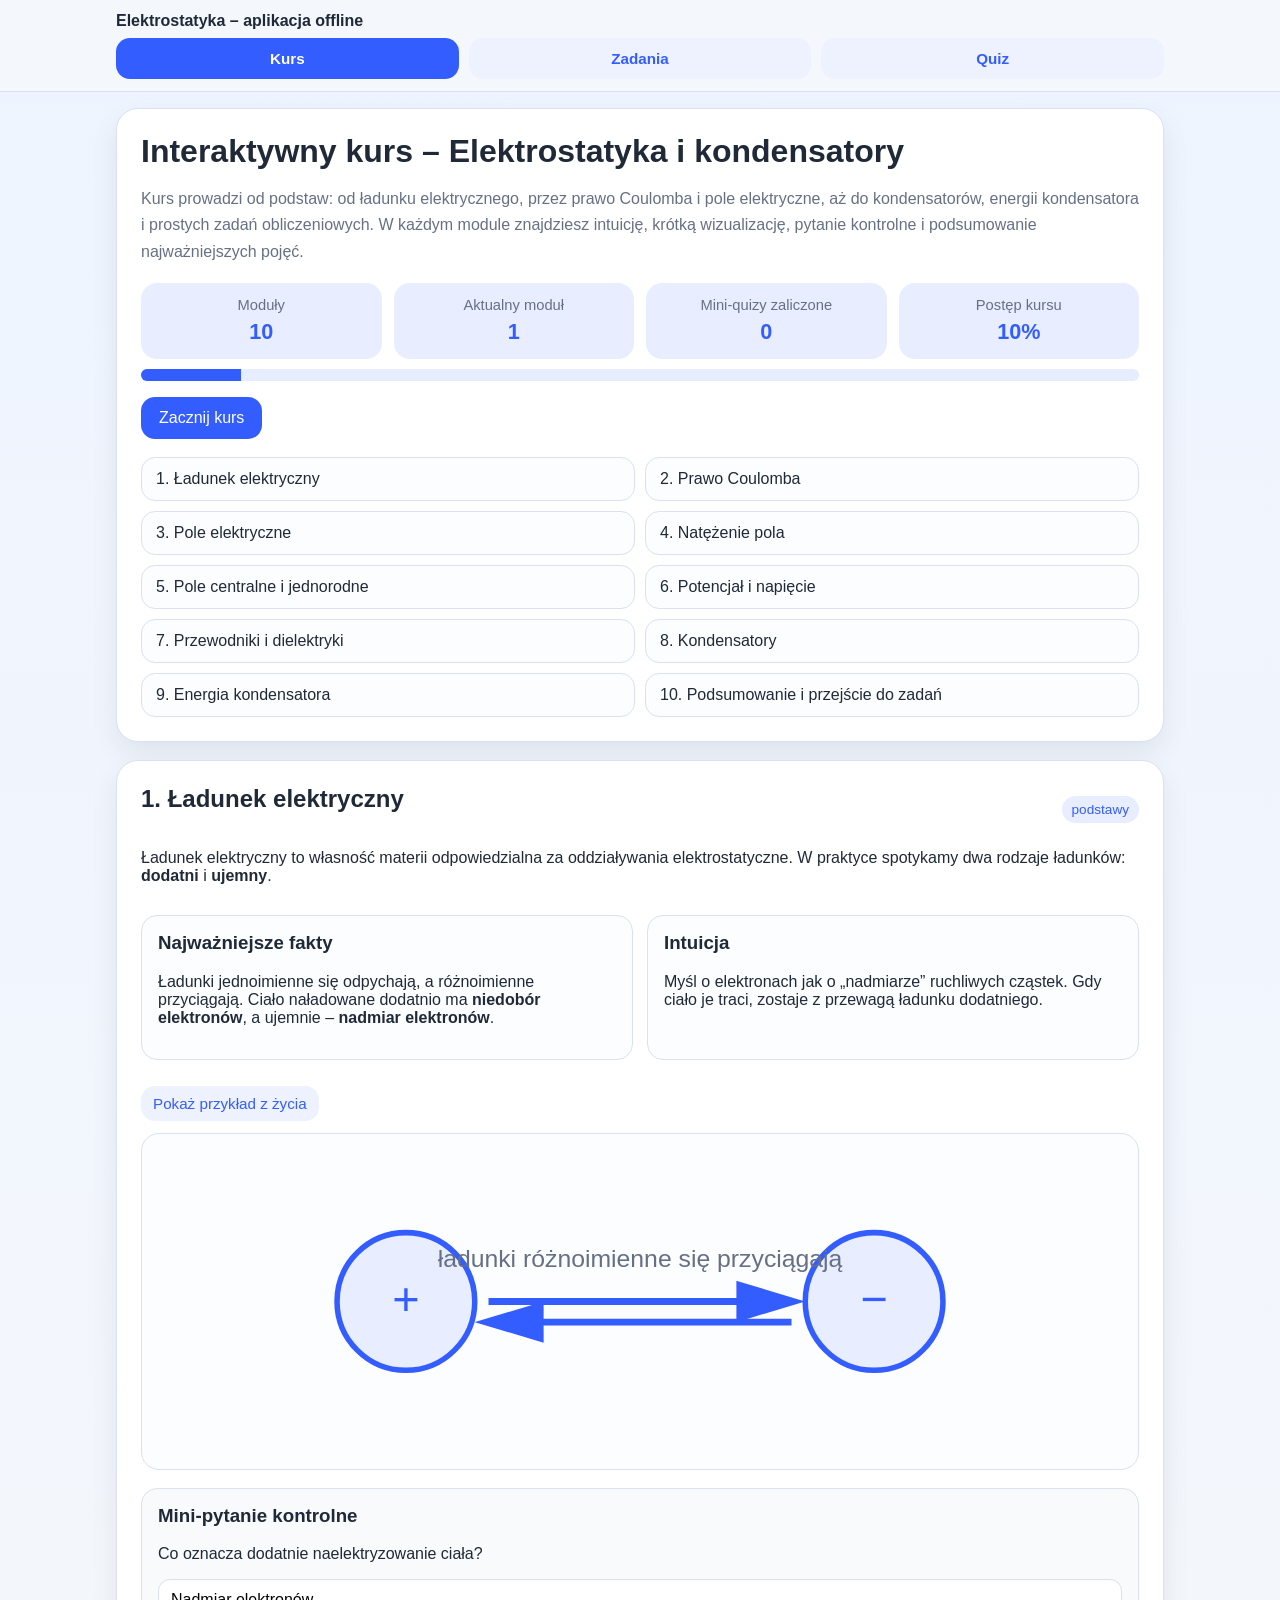
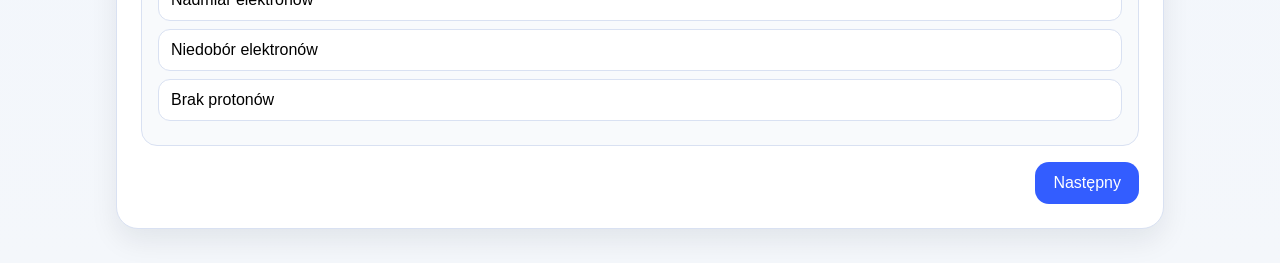
==== commit d48f8abc: "Add files via upload" ====
--- a/index.html
+++ b/index.html
@@ -1,2162 +1 @@
-<!DOCTYPE html>
-<html lang="pl">
-<head>
-<meta charset="UTF-8">
-<meta name="viewport" content="width=device-width, initial-scale=1.0, viewport-fit=cover">
-<title>Elektrostatyka – moduł mobilny</title>
-<style>
-  :root {
-    --bg:#f4f7fb; --text:#1f2937; --muted:#667085; --accent:#335dff; --border:#d9e1f2;
-  }
-  * { box-sizing:border-box; }
-  html,body {
-    margin:0; padding:0; height:100%;
-    background:linear-gradient(180deg,#eef4ff 0%,var(--bg) 100%);
-    color:var(--text); font-family:Arial, Helvetica, sans-serif;
-  }
-  .app { min-height:100dvh; display:flex; flex-direction:column; }
-  .topbar {
-    position:sticky; top:0; z-index:10; background:rgba(244,247,251,.96);
-    backdrop-filter: blur(8px); border-bottom:1px solid var(--border); padding:12px;
-  }
-  .title { font-size:1.05rem; font-weight:700; margin:0 0 8px; }
-  .tabs { display:grid; grid-template-columns:repeat(3,1fr); gap:10px; }
-  .tab-btn {
-    border:none; border-radius:14px; padding:12px 10px; font-size:.95rem; font-weight:700;
-    background:#eef2ff; color:#335dff;
-  }
-  .tab-btn.active { background:#335dff; color:#fff; }
-  .panel { display:none; flex:1; min-height:0; }
-  .panel.active { display:block; }
-  iframe { width:100%; height:calc(100dvh - 96px); border:none; display:block; background:#fff; }
-  .hint { color:var(--muted); font-size:.92rem; margin-top:8px; line-height:1.4; }
-</style>
-</head>
-<body>
-<div class="app">
-  <div class="topbar">
-    <p class="title">Elektrostatyka – moduł mobilny</p>
-    <div class="tabs">
-      <button class="tab-btn active" id="btnCourse" onclick="showPanel('course')">Kurs</button>
-      <button class="tab-btn" id="btnPractice" onclick="showPanel('practice')">Zadania</button>
-      <button class="tab-btn" id="btnQuiz" onclick="showPanel('quiz')">Quiz</button>
-    </div>
-    <div class="hint">Pakiet zawiera interaktywny kurs, zadania krok po kroku i quiz sprawdzający wiedzę.</div>
-  </div>
-  <section class="panel active" id="panelCourse">
-    <iframe title="Kurs" srcdoc='&lt;!DOCTYPE html&gt;
-&lt;html lang=&quot;pl&quot;&gt;
-&lt;head&gt;
-&lt;meta charset=&quot;UTF-8&quot; /&gt;
-&lt;meta name=&quot;viewport&quot; content=&quot;width=device-width, initial-scale=1.0&quot; /&gt;
-&lt;title&gt;Interaktywny kurs – Elektrostatyka i kondensatory&lt;/title&gt;
-&lt;style&gt;
-:root{
-  --bg:#f4f7fb;
-  --card:#ffffff;
-  --text:#1f2937;
-  --muted:#667085;
-  --accent:#335dff;
-  --accent-soft:#e8eeff;
-  --border:#d9e1f2;
-  --ok:#166534;
-  --ok-bg:#dcfce7;
-  --bad:#991b1b;
-  --bad-bg:#fee2e2;
-  --warn:#9a3412;
-  --warn-bg:#ffedd5;
-  --shadow:0 12px 28px rgba(15,23,42,.08);
-}
-*{box-sizing:border-box}
-html{scroll-behavior:smooth}
-body{
-  margin:0;
-  font-family:Arial,Helvetica,sans-serif;
-  background:linear-gradient(180deg,#eef4ff 0%,var(--bg) 100%);
-  color:var(--text);
-}
-.wrap{
-  max-width:1080px;
-  margin:auto;
-  padding:24px;
-}
-.card{
-  background:var(--card);
-  border:1px solid var(--border);
-  border-radius:22px;
-  box-shadow:var(--shadow);
-}
-.hero,.module,.practice,.summary{
-  padding:24px;
-  margin-bottom:18px;
-}
-h1,h2,h3{margin-top:0}
-h1{font-size:2rem;margin-bottom:8px}
-.subtitle,.muted{
-  color:var(--muted);
-  line-height:1.65;
-}
-.stats{
-  margin-top:18px;
-  display:grid;
-  grid-template-columns:repeat(4,1fr);
-  gap:12px;
-}
-.stat{
-  background:var(--accent-soft);
-  border-radius:16px;
-  padding:14px;
-  text-align:center;
-}
-.stat .label{
-  display:block;
-  color:var(--muted);
-  font-size:.92rem;
-  margin-bottom:6px;
-}
-.stat .value{
-  font-size:1.35rem;
-  font-weight:700;
-  color:var(--accent);
-}
-.controls,.nav,.inline-actions{
-  flex-wrap:nowrap;
-  margin-top:0;
-
-  display:flex;
-  gap:12px;
-  flex-wrap:wrap;
-  margin-top:16px;
-}
-button,a.buttonlike{
-  border:none;
-  border-radius:14px;
-  padding:12px 18px;
-  font-size:1rem;
-  cursor:pointer;
-  text-decoration:none;
-  transition:.15s transform ease,.15s opacity ease;
-}
-button:hover,a.buttonlike:hover{transform:translateY(-1px)}
-.primary{background:var(--accent);color:#fff}
-.secondary{background:#eef2ff;color:var(--accent)}
-.warning{background:var(--warn-bg);color:var(--warn)}
-.toc{
-  display:grid;
-  grid-template-columns:repeat(2,1fr);
-  gap:10px;
-  margin-top:18px;
-}
-.toc a{
-  text-decoration:none;
-  color:var(--text);
-  background:#fbfdff;
-  border:1px solid var(--border);
-  padding:12px 14px;
-  border-radius:14px;
-}
-.module{
-  display:none;
-}
-.module.active{
-  display:block;
-}
-.module-head{
-  display:flex;
-  justify-content:space-between;
-  align-items:center;
-  gap:12px;
-  margin-bottom:12px;
-}
-.badge{
-  font-size:.85rem;
-  color:var(--accent);
-  background:var(--accent-soft);
-  padding:6px 10px;
-  border-radius:999px;
-  white-space:nowrap;
-}
-.box{
-  border:1px solid var(--border);
-  background:#fbfdff;
-  border-radius:16px;
-  padding:16px;
-  margin:14px 0;
-}
-.columns{
-  display:grid;
-  grid-template-columns:repeat(2,1fr);
-  gap:14px;
-}
-.reveal{
-  margin-top:12px;
-}
-.reveal button{
-  padding:9px 12px;
-  font-size:.95rem;
-}
-.reveal-content{
-  display:none;
-  margin-top:10px;
-  padding:14px;
-  border-radius:14px;
-  background:#f8fafc;
-  border:1px solid var(--border);
-}
-.reveal-content.show{
-  display:block;
-}
-.canvas-wrap{
-  border:1px solid var(--border);
-  border-radius:18px;
-  background:#fcfdff;
-  padding:16px;
-  margin-top:12px;
-}
-svg{
-  width:100%;
-  height:auto;
-  display:block;
-}
-.mini-quiz{
-  margin-top:18px;
-  border:1px solid var(--border);
-  background:#f8fafc;
-  border-radius:16px;
-  padding:16px;
-}
-.answer{
-  display:block;
-  width:100%;
-  text-align:left;
-  margin:8px 0;
-  padding:11px 12px;
-  border-radius:12px;
-  border:1px solid var(--border);
-  background:#fff;
-}
-.answer.correct{background:var(--ok-bg);border-color:#86efac;color:var(--ok);font-weight:700}
-.answer.wrong{background:var(--bad-bg);border-color:#fca5a5;color:var(--bad);font-weight:700}
-.answer.reveal-correct{background:#eff6ff;border-color:#93c5fd;color:#1d4ed8;font-weight:700}
-.feedback{
-  display:none;
-  margin-top:10px;
-  padding:12px;
-  border-radius:12px;
-  border:1px solid var(--border);
-  background:#fff;
-}
-.feedback.show{display:block}
-.practice{
-  display:none;
-}
-.practice.show{
-  display:block;
-}
-.step{
-  border-left:4px solid var(--accent);
-  padding-left:12px;
-  margin:12px 0;
-}
-.summary{
-  background:var(--card);
-  display:none;
-}
-.summary.show{display:block}
-.progressbar{
-  height:12px;
-  width:100%;
-  background:#e5edff;
-  border-radius:999px;
-  overflow:hidden;
-  margin-top:10px;
-}
-.progressbar &gt; div{
-  height:100%;
-  width:0%;
-  background:var(--accent);
-  transition:width .25s ease;
-}
-.small{
-  font-size:.95rem;
-}
-.center{
-  text-align:center;
-}
-@media (max-width: 800px){
-  .wrap{padding:14px}
-  .stats,.toc,.columns{grid-template-columns:1fr}
-  .module-head{flex-direction:column;align-items:flex-start}
-  h1{font-size:1.55rem}
-}
-&lt;/style&gt;
-&lt;/head&gt;
-&lt;body&gt;
-&lt;div class=&quot;wrap&quot;&gt;
-  &lt;section class=&quot;card hero&quot;&gt;
-    &lt;h1&gt;Interaktywny kurs – Elektrostatyka i kondensatory&lt;/h1&gt;
-    &lt;p class=&quot;subtitle&quot;&gt;
-      Kurs prowadzi od podstaw: od ładunku elektrycznego, przez prawo Coulomba i pole elektryczne,
-      aż do kondensatorów, energii kondensatora i prostych zadań obliczeniowych.
-      W każdym module znajdziesz intuicję, krótką wizualizację, pytanie kontrolne i możliwość przejścia do ćwiczeń.
-    &lt;/p&gt;
-
-    &lt;div class=&quot;stats&quot;&gt;
-      &lt;div class=&quot;stat&quot;&gt;&lt;span class=&quot;label&quot;&gt;Moduły&lt;/span&gt;&lt;span class=&quot;value&quot; id=&quot;moduleCount&quot;&gt;10&lt;/span&gt;&lt;/div&gt;
-      &lt;div class=&quot;stat&quot;&gt;&lt;span class=&quot;label&quot;&gt;Aktualny moduł&lt;/span&gt;&lt;span class=&quot;value&quot; id=&quot;currentModule&quot;&gt;1&lt;/span&gt;&lt;/div&gt;
-      &lt;div class=&quot;stat&quot;&gt;&lt;span class=&quot;label&quot;&gt;Mini-quizy zaliczone&lt;/span&gt;&lt;span class=&quot;value&quot; id=&quot;passedCount&quot;&gt;0&lt;/span&gt;&lt;/div&gt;
-      &lt;div class=&quot;stat&quot;&gt;&lt;span class=&quot;label&quot;&gt;Postęp kursu&lt;/span&gt;&lt;span class=&quot;value&quot; id=&quot;coursePercent&quot;&gt;10%&lt;/span&gt;&lt;/div&gt;
-    &lt;/div&gt;
-
-    &lt;div class=&quot;progressbar&quot;&gt;&lt;div id=&quot;progressBar&quot;&gt;&lt;/div&gt;&lt;/div&gt;
-
-    &lt;div class=&quot;controls&quot;&gt;
-      &lt;button class=&quot;primary&quot; id=&quot;startCourseBtn&quot;&gt;Zacznij kurs&lt;/button&gt;
-    &lt;/div&gt;
-
-    &lt;div class=&quot;toc&quot;&gt;
-      &lt;a href=&quot;#&quot; onclick=&quot;goToModule(0); return false;&quot;&gt;1. Ładunek elektryczny&lt;/a&gt;
-      &lt;a href=&quot;#&quot; onclick=&quot;goToModule(1); return false;&quot;&gt;2. Prawo Coulomba&lt;/a&gt;
-      &lt;a href=&quot;#&quot; onclick=&quot;goToModule(2); return false;&quot;&gt;3. Pole elektryczne&lt;/a&gt;
-      &lt;a href=&quot;#&quot; onclick=&quot;goToModule(3); return false;&quot;&gt;4. Natężenie pola&lt;/a&gt;
-      &lt;a href=&quot;#&quot; onclick=&quot;goToModule(4); return false;&quot;&gt;5. Pole centralne i jednorodne&lt;/a&gt;
-      &lt;a href=&quot;#&quot; onclick=&quot;goToModule(5); return false;&quot;&gt;6. Potencjał i napięcie&lt;/a&gt;
-      &lt;a href=&quot;#&quot; onclick=&quot;goToModule(6); return false;&quot;&gt;7. Przewodniki i dielektryki&lt;/a&gt;
-      &lt;a href=&quot;#&quot; onclick=&quot;goToModule(7); return false;&quot;&gt;8. Kondensatory&lt;/a&gt;
-      &lt;a href=&quot;#&quot; onclick=&quot;goToModule(8); return false;&quot;&gt;9. Energia kondensatora&lt;/a&gt;
-      &lt;a href=&quot;#&quot; onclick=&quot;goToModule(9); return false;&quot;&gt;10. Podsumowanie i przejście do quizu&lt;/a&gt;
-    &lt;/div&gt;
-  &lt;/section&gt;
-
-  &lt;div id=&quot;materialTop&quot;&gt;&lt;/div&gt;
-  &lt;section id=&quot;modules&quot;&gt;&lt;/section&gt;
-
-  &lt;section class=&quot;card practice&quot; id=&quot;practiceSection&quot;&gt;
-    &lt;h2&gt;Zadania obliczeniowe krok po kroku&lt;/h2&gt;
-    &lt;p class=&quot;muted&quot;&gt;Tutaj przechodzisz przez typowe zadania z tego działu. Każdy przykład ma rozwijane etapy rozwiązania.&lt;/p&gt;
-
-    &lt;div class=&quot;box&quot;&gt;
-      &lt;h3&gt;Zadanie 1. Prawo Coulomba&lt;/h3&gt;
-      &lt;p&gt;Dwa ładunki: &lt;strong&gt;q₁ = 2 μC&lt;/strong&gt; i &lt;strong&gt;q₂ = 3 μC&lt;/strong&gt; znajdują się w odległości &lt;strong&gt;r = 0,20 m&lt;/strong&gt;. Oblicz wartość siły oddziaływania.&lt;/p&gt;
-      &lt;div class=&quot;step&quot;&gt;&lt;strong&gt;Krok 1:&lt;/strong&gt; Zapisz wzór: &lt;strong&gt;F = k·|q₁q₂|/r²&lt;/strong&gt;.&lt;/div&gt;
-      &lt;div class=&quot;step&quot;&gt;&lt;strong&gt;Krok 2:&lt;/strong&gt; Zamień mikroculomby: 2 μC = 2·10⁻⁶ C, 3 μC = 3·10⁻⁶ C.&lt;/div&gt;
-      &lt;div class=&quot;step&quot;&gt;&lt;strong&gt;Krok 3:&lt;/strong&gt; Podstaw: F = 9·10⁹ · (2·10⁻⁶ · 3·10⁻⁶) / (0,20)².&lt;/div&gt;
-      &lt;div class=&quot;reveal&quot;&gt;
-        &lt;button class=&quot;secondary&quot; onclick=&quot;toggleReveal(&#x27;sol1&#x27;)&quot;&gt;Pokaż wynik i komentarz&lt;/button&gt;
-        &lt;div id=&quot;sol1&quot; class=&quot;reveal-content&quot;&gt;
-          Po obliczeniu wychodzi &lt;strong&gt;F = 1,35 N&lt;/strong&gt;. Najczęstszy błąd to brak zamiany μC na C albo zapomnienie o kwadracie odległości.
-        &lt;/div&gt;
-      &lt;/div&gt;
-    &lt;/div&gt;
-
-    &lt;div class=&quot;box&quot;&gt;
-      &lt;h3&gt;Zadanie 2. Natężenie pola&lt;/h3&gt;
-      &lt;p&gt;Na ładunek &lt;strong&gt;q = 5 nC&lt;/strong&gt; działa w polu siła &lt;strong&gt;F = 2·10⁻⁴ N&lt;/strong&gt;. Oblicz natężenie pola.&lt;/p&gt;
-      &lt;div class=&quot;step&quot;&gt;&lt;strong&gt;Krok 1:&lt;/strong&gt; Użyj zależności &lt;strong&gt;E = F/q&lt;/strong&gt;.&lt;/div&gt;
-      &lt;div class=&quot;step&quot;&gt;&lt;strong&gt;Krok 2:&lt;/strong&gt; Zamień 5 nC = 5·10⁻⁹ C.&lt;/div&gt;
-      &lt;div class=&quot;step&quot;&gt;&lt;strong&gt;Krok 3:&lt;/strong&gt; E = 2·10⁻⁴ / 5·10⁻⁹ = 4·10⁴ N/C.&lt;/div&gt;
-      &lt;div class=&quot;reveal&quot;&gt;
-        &lt;button class=&quot;secondary&quot; onclick=&quot;toggleReveal(&#x27;sol2&#x27;)&quot;&gt;Pokaż interpretację&lt;/button&gt;
-        &lt;div id=&quot;sol2&quot; class=&quot;reveal-content&quot;&gt;
-          Otrzymujesz &lt;strong&gt;40 000 N/C&lt;/strong&gt;. To oznacza, że na ładunek 1 C w tym punkcie działałaby siła 40 000 N.
-        &lt;/div&gt;
-      &lt;/div&gt;
-    &lt;/div&gt;
-
-    &lt;div class=&quot;box&quot;&gt;
-      &lt;h3&gt;Zadanie 3. Pole jednorodne&lt;/h3&gt;
-      &lt;p&gt;Między płytami kondensatora jest napięcie &lt;strong&gt;U = 120 V&lt;/strong&gt;, a odległość między okładkami wynosi &lt;strong&gt;d = 6 mm&lt;/strong&gt;. Oblicz natężenie pola.&lt;/p&gt;
-      &lt;div class=&quot;step&quot;&gt;&lt;strong&gt;Krok 1:&lt;/strong&gt; Wzór: &lt;strong&gt;E = U/d&lt;/strong&gt;.&lt;/div&gt;
-      &lt;div class=&quot;step&quot;&gt;&lt;strong&gt;Krok 2:&lt;/strong&gt; Zamień 6 mm = 0,006 m.&lt;/div&gt;
-      &lt;div class=&quot;step&quot;&gt;&lt;strong&gt;Krok 3:&lt;/strong&gt; E = 120 / 0,006 = 20 000 V/m.&lt;/div&gt;
-      &lt;div class=&quot;reveal&quot;&gt;
-        &lt;button class=&quot;secondary&quot; onclick=&quot;toggleReveal(&#x27;sol3&#x27;)&quot;&gt;Pokaż uwagę egzaminacyjną&lt;/button&gt;
-        &lt;div id=&quot;sol3&quot; class=&quot;reveal-content&quot;&gt;
-          W polu jednorodnym między okładkami kondensatora natężenie ma tę samą wartość w całej przestrzeni między płytami.
-        &lt;/div&gt;
-      &lt;/div&gt;
-    &lt;/div&gt;
-
-    &lt;div class=&quot;box&quot;&gt;
-      &lt;h3&gt;Zadanie 4. Pojemność kondensatora&lt;/h3&gt;
-      &lt;p&gt;Kondensator zgromadził ładunek &lt;strong&gt;Q = 8 μC&lt;/strong&gt; przy napięciu &lt;strong&gt;U = 4 V&lt;/strong&gt;. Oblicz jego pojemność.&lt;/p&gt;
-      &lt;div class=&quot;step&quot;&gt;&lt;strong&gt;Krok 1:&lt;/strong&gt; Skorzystaj ze wzoru &lt;strong&gt;C = Q/U&lt;/strong&gt;.&lt;/div&gt;
-      &lt;div class=&quot;step&quot;&gt;&lt;strong&gt;Krok 2:&lt;/strong&gt; Zamień 8 μC = 8·10⁻⁶ C.&lt;/div&gt;
-      &lt;div class=&quot;step&quot;&gt;&lt;strong&gt;Krok 3:&lt;/strong&gt; C = 8·10⁻⁶ / 4 = 2·10⁻⁶ F.&lt;/div&gt;
-      &lt;div class=&quot;reveal&quot;&gt;
-        &lt;button class=&quot;secondary&quot; onclick=&quot;toggleReveal(&#x27;sol4&#x27;)&quot;&gt;Pokaż wynik w wygodnej jednostce&lt;/button&gt;
-        &lt;div id=&quot;sol4&quot; class=&quot;reveal-content&quot;&gt;
-          Wynik to &lt;strong&gt;2 μF&lt;/strong&gt;. Przy takich zadaniach warto na końcu wrócić do wygodniejszej jednostki: mikrofaradów.
-        &lt;/div&gt;
-      &lt;/div&gt;
-    &lt;/div&gt;
-
-    &lt;div class=&quot;box&quot;&gt;
-      &lt;h3&gt;Zadanie 5. Energia kondensatora&lt;/h3&gt;
-      &lt;p&gt;Kondensator ma pojemność &lt;strong&gt;C = 50 μF&lt;/strong&gt; i napięcie &lt;strong&gt;U = 12 V&lt;/strong&gt;. Oblicz energię zgromadzoną w kondensatorze.&lt;/p&gt;
-      &lt;div class=&quot;step&quot;&gt;&lt;strong&gt;Krok 1:&lt;/strong&gt; Wzór: &lt;strong&gt;E = ½·C·U²&lt;/strong&gt;.&lt;/div&gt;
-      &lt;div class=&quot;step&quot;&gt;&lt;strong&gt;Krok 2:&lt;/strong&gt; Zamień 50 μF = 50·10⁻⁶ F.&lt;/div&gt;
-      &lt;div class=&quot;step&quot;&gt;&lt;strong&gt;Krok 3:&lt;/strong&gt; E = 0,5 · 50·10⁻⁶ · 12² = 3,6·10⁻³ J.&lt;/div&gt;
-      &lt;div class=&quot;reveal&quot;&gt;
-        &lt;button class=&quot;secondary&quot; onclick=&quot;toggleReveal(&#x27;sol5&#x27;)&quot;&gt;Pokaż sens fizyczny wyniku&lt;/button&gt;
-        &lt;div id=&quot;sol5&quot; class=&quot;reveal-content&quot;&gt;
-          To &lt;strong&gt;0,0036 J&lt;/strong&gt;. Wzór zawiera &lt;strong&gt;U²&lt;/strong&gt;, więc podwojenie napięcia zwiększa energię aż cztery razy.
-        &lt;/div&gt;
-      &lt;/div&gt;
-    &lt;/div&gt;
-
-    &lt;div class=&quot;controls&quot;&gt;
-      &lt;button class=&quot;primary&quot; onclick=&quot;window.scrollTo({top:0,behavior:&#x27;smooth&#x27;})&quot;&gt;Wróć na górę&lt;/button&gt;
-      &lt;button class=&quot;secondary&quot; onclick=&quot;hidePractice()&quot;&gt;Ukryj zadania&lt;/button&gt;
-    &lt;/div&gt;
-  &lt;/section&gt;
-
-  &lt;section class=&quot;card summary&quot; id=&quot;summarySection&quot;&gt;
-    &lt;h2&gt;Podsumowanie postępów&lt;/h2&gt;
-    &lt;p id=&quot;summaryText&quot;&gt;&lt;/p&gt;
-    &lt;div class=&quot;controls&quot;&gt;
-      &lt;button class=&quot;primary&quot; onclick=&quot;goToModule(0)&quot;&gt;Przejdź od początku&lt;/button&gt;
-      &lt;button class=&quot;secondary&quot; onclick=&quot;showPractice()&quot;&gt;Przejdź do zadań&lt;/button&gt;
-    &lt;/div&gt;
-  &lt;/section&gt;
-&lt;/div&gt;
-
-&lt;script&gt;
-const modulesData = [
-  {
-    title: &quot;1. Ładunek elektryczny&quot;,
-    tag: &quot;podstawy&quot;,
-    body: `
-      &lt;p&gt;Ładunek elektryczny to własność materii odpowiedzialna za oddziaływania elektrostatyczne. W praktyce spotykamy dwa rodzaje ładunków: &lt;strong&gt;dodatni&lt;/strong&gt; i &lt;strong&gt;ujemny&lt;/strong&gt;.&lt;/p&gt;
-      &lt;div class=&quot;columns&quot;&gt;
-        &lt;div class=&quot;box&quot;&gt;
-          &lt;h3&gt;Najważniejsze fakty&lt;/h3&gt;
-          &lt;p&gt;Ładunki jednoimienne się odpychają, a różnoimienne przyciągają. Ciało naładowane dodatnio ma &lt;strong&gt;niedobór elektronów&lt;/strong&gt;, a ujemnie – &lt;strong&gt;nadmiar elektronów&lt;/strong&gt;.&lt;/p&gt;
-        &lt;/div&gt;
-        &lt;div class=&quot;box&quot;&gt;
-          &lt;h3&gt;Intuicja&lt;/h3&gt;
-          &lt;p&gt;Myśl o elektronach jak o „nadmiarze” ruchliwych cząstek. Gdy ciało je traci, zostaje z przewagą ładunku dodatniego.&lt;/p&gt;
-        &lt;/div&gt;
-      &lt;/div&gt;
-      &lt;div class=&quot;reveal&quot;&gt;
-        &lt;button class=&quot;secondary&quot; onclick=&quot;toggleReveal(&#x27;rev1&#x27;)&quot;&gt;Pokaż przykład z życia&lt;/button&gt;
-        &lt;div id=&quot;rev1&quot; class=&quot;reveal-content&quot;&gt;Pocieranie balonu o sweter powoduje przepływ elektronów. Balon i sweter elektryzują się przeciwnymi ładunkami.&lt;/div&gt;
-      &lt;/div&gt;
-      &lt;div class=&quot;canvas-wrap&quot;&gt;
-        &lt;svg viewBox=&quot;0 0 700 220&quot; aria-label=&quot;Przyciąganie i odpychanie ładunków&quot;&gt;
-          &lt;circle cx=&quot;180&quot; cy=&quot;110&quot; r=&quot;50&quot; fill=&quot;#e8eeff&quot; stroke=&quot;#335dff&quot; stroke-width=&quot;4&quot;&gt;&lt;/circle&gt;
-          &lt;text x=&quot;180&quot; y=&quot;120&quot; text-anchor=&quot;middle&quot; font-size=&quot;34&quot; fill=&quot;#335dff&quot;&gt;+&lt;/text&gt;
-          &lt;circle cx=&quot;520&quot; cy=&quot;110&quot; r=&quot;50&quot; fill=&quot;#e8eeff&quot; stroke=&quot;#335dff&quot; stroke-width=&quot;4&quot;&gt;&lt;/circle&gt;
-          &lt;text x=&quot;520&quot; y=&quot;120&quot; text-anchor=&quot;middle&quot; font-size=&quot;34&quot; fill=&quot;#335dff&quot;&gt;−&lt;/text&gt;
-          &lt;line x1=&quot;240&quot; y1=&quot;110&quot; x2=&quot;460&quot; y2=&quot;110&quot; stroke=&quot;#335dff&quot; stroke-width=&quot;5&quot; marker-end=&quot;url(#arr1)&quot;&gt;&lt;/line&gt;
-          &lt;line x1=&quot;460&quot; y1=&quot;125&quot; x2=&quot;240&quot; y2=&quot;125&quot; stroke=&quot;#335dff&quot; stroke-width=&quot;5&quot; marker-end=&quot;url(#arr1)&quot;&gt;&lt;/line&gt;
-          &lt;defs&gt;
-            &lt;marker id=&quot;arr1&quot; markerWidth=&quot;10&quot; markerHeight=&quot;10&quot; refX=&quot;8&quot; refY=&quot;3&quot; orient=&quot;auto&quot;&gt;
-              &lt;polygon points=&quot;0 0, 10 3, 0 6&quot; fill=&quot;#335dff&quot;&gt;&lt;/polygon&gt;
-            &lt;/marker&gt;
-          &lt;/defs&gt;
-          &lt;text x=&quot;350&quot; y=&quot;85&quot; text-anchor=&quot;middle&quot; font-size=&quot;18&quot; fill=&quot;#667085&quot;&gt;ładunki różnoimienne się przyciągają&lt;/text&gt;
-        &lt;/svg&gt;
-      &lt;/div&gt;
-    `,
-    quiz: {
-      q: &quot;Co oznacza dodatnie naelektryzowanie ciała?&quot;,
-      answers: [&quot;Nadmiar elektronów&quot;, &quot;Niedobór elektronów&quot;, &quot;Brak protonów&quot;],
-      correct: 1,
-      exp: &quot;Dodatnie naelektryzowanie oznacza, że ciało utraciło część elektronów.&quot;
-    }
-  },
-  {
-    title: &quot;2. Prawo Coulomba&quot;,
-    tag: &quot;zależności&quot;,
-    body: `
-      &lt;p&gt;Prawo Coulomba opisuje wartość siły oddziaływania między dwoma ładunkami punktowymi:&lt;/p&gt;
-      &lt;div class=&quot;box center&quot;&gt;&lt;strong&gt;F = k · |q₁q₂| / r²&lt;/strong&gt;&lt;/div&gt;
-      &lt;p&gt;Siła rośnie wraz z wartościami ładunków i maleje bardzo szybko ze wzrostem odległości, bo zależy od &lt;strong&gt;kwadratu odległości&lt;/strong&gt;.&lt;/p&gt;
-      &lt;div class=&quot;columns&quot;&gt;
-        &lt;div class=&quot;box&quot;&gt;
-          &lt;h3&gt;Co łatwo zapamiętać?&lt;/h3&gt;
-          &lt;p&gt;Podwojenie każdego z ładunków daje 4 razy większą siłę. Podwojenie odległości daje 4 razy mniejszą siłę.&lt;/p&gt;
-        &lt;/div&gt;
-        &lt;div class=&quot;box&quot;&gt;
-          &lt;h3&gt;Intuicja&lt;/h3&gt;
-          &lt;p&gt;Oddziaływanie „rozchodzi się” w przestrzeni, więc wraz z odległością szybko słabnie.&lt;/p&gt;
-        &lt;/div&gt;
-      &lt;/div&gt;
-      &lt;div class=&quot;reveal&quot;&gt;
-        &lt;button class=&quot;secondary&quot; onclick=&quot;toggleReveal(&#x27;rev2&#x27;)&quot;&gt;Pokaż częsty błąd&lt;/button&gt;
-        &lt;div id=&quot;rev2&quot; class=&quot;reveal-content&quot;&gt;Najczęstszy błąd to zapominanie o zamianie jednostek: μC trzeba zapisać jako 10⁻⁶ C.&lt;/div&gt;
-      &lt;/div&gt;
-    `,
-    quiz: {
-      q: &quot;Jeśli odległość między ładunkami wzrośnie 2 razy, to siła oddziaływania:&quot;,
-      answers: [&quot;zmaleje 2 razy&quot;, &quot;zmaleje 4 razy&quot;, &quot;nie zmieni się&quot;],
-      correct: 1,
-      exp: &quot;W prawie Coulomba odległość występuje w mianowniku jako r².&quot;
-    }
-  },
-  {
-    title: &quot;3. Pole elektryczne&quot;,
-    tag: &quot;intuicja pola&quot;,
-    body: `
-      &lt;p&gt;Każdy ładunek wytwarza wokół siebie pole elektryczne. Pole opisuje przestrzeń, w której na inne ładunki działa siła.&lt;/p&gt;
-      &lt;p&gt;Umownie kierunek pola to kierunek siły działającej na &lt;strong&gt;dodatni ładunek próbny&lt;/strong&gt;.&lt;/p&gt;
-      &lt;div class=&quot;box&quot;&gt;
-        &lt;h3&gt;Linie pola&lt;/h3&gt;
-        &lt;p&gt;Linie pola wychodzą z ładunków dodatnich i wchodzą w ujemne. Tam, gdzie linie są gęstsze, pole jest silniejsze.&lt;/p&gt;
-      &lt;/div&gt;
-      &lt;div class=&quot;canvas-wrap&quot;&gt;
-        &lt;svg viewBox=&quot;0 0 700 260&quot; aria-label=&quot;Linie pola elektrycznego&quot;&gt;
-          &lt;defs&gt;
-            &lt;marker id=&quot;arrowField&quot; markerWidth=&quot;10&quot; markerHeight=&quot;10&quot; refX=&quot;8&quot; refY=&quot;3&quot; orient=&quot;auto&quot;&gt;
-              &lt;polygon points=&quot;0 0, 10 3, 0 6&quot; fill=&quot;#335dff&quot;&gt;&lt;/polygon&gt;
-            &lt;/marker&gt;
-          &lt;/defs&gt;
-          &lt;circle cx=&quot;350&quot; cy=&quot;130&quot; r=&quot;34&quot; fill=&quot;#e8eeff&quot; stroke=&quot;#335dff&quot; stroke-width=&quot;4&quot;&gt;&lt;/circle&gt;
-          &lt;text x=&quot;350&quot; y=&quot;140&quot; text-anchor=&quot;middle&quot; font-size=&quot;28&quot; fill=&quot;#335dff&quot;&gt;+&lt;/text&gt;
-          &lt;g stroke=&quot;#335dff&quot; stroke-width=&quot;3&quot; fill=&quot;none&quot; marker-end=&quot;url(#arrowField)&quot;&gt;
-            &lt;line x1=&quot;350&quot; y1=&quot;20&quot; x2=&quot;350&quot; y2=&quot;70&quot;&gt;&lt;/line&gt;
-            &lt;line x1=&quot;350&quot; y1=&quot;190&quot; x2=&quot;350&quot; y2=&quot;240&quot;&gt;&lt;/line&gt;
-            &lt;line x1=&quot;240&quot; y1=&quot;130&quot; x2=&quot;290&quot; y2=&quot;130&quot;&gt;&lt;/line&gt;
-            &lt;line x1=&quot;410&quot; y1=&quot;130&quot; x2=&quot;460&quot; y2=&quot;130&quot;&gt;&lt;/line&gt;
-            &lt;line x1=&quot;275&quot; y1=&quot;55&quot; x2=&quot;310&quot; y2=&quot;90&quot;&gt;&lt;/line&gt;
-            &lt;line x1=&quot;390&quot; y1=&quot;170&quot; x2=&quot;425&quot; y2=&quot;205&quot;&gt;&lt;/line&gt;
-            &lt;line x1=&quot;275&quot; y1=&quot;205&quot; x2=&quot;310&quot; y2=&quot;170&quot;&gt;&lt;/line&gt;
-            &lt;line x1=&quot;390&quot; y1=&quot;90&quot; x2=&quot;425&quot; y2=&quot;55&quot;&gt;&lt;/line&gt;
-          &lt;/g&gt;
-          &lt;text x=&quot;350&quot; y=&quot;252&quot; text-anchor=&quot;middle&quot; font-size=&quot;18&quot; fill=&quot;#667085&quot;&gt;linie rozchodzą się od ładunku dodatniego&lt;/text&gt;
-        &lt;/svg&gt;
-      &lt;/div&gt;
-      &lt;div class=&quot;reveal&quot;&gt;
-        &lt;button class=&quot;secondary&quot; onclick=&quot;toggleReveal(&#x27;rev3&#x27;)&quot;&gt;Pokaż dobrą intuicję&lt;/button&gt;
-        &lt;div id=&quot;rev3&quot; class=&quot;reveal-content&quot;&gt;Pole nie jest „rzeczą”, tylko opisem wpływu ładunku na przestrzeń wokół niego.&lt;/div&gt;
-      &lt;/div&gt;
-    `,
-    quiz: {
-      q: &quot;W którą stronę skierowane są linie pola elektrycznego?&quot;,
-      answers: [&quot;Od dodatniego do ujemnego&quot;, &quot;Od ujemnego do dodatniego&quot;, &quot;Zawsze zgodnie z ruchem elektronów&quot;],
-      correct: 0,
-      exp: &quot;To kierunek siły działającej na dodatni ładunek próbny.&quot;
-    }
-  },
-  {
-    title: &quot;4. Natężenie pola&quot;,
-    tag: &quot;wzory&quot;,
-    body: `
-      &lt;p&gt;Natężenie pola elektrycznego mówi, jak silnie pole działa na ładunek. Definicja:&lt;/p&gt;
-      &lt;div class=&quot;box center&quot;&gt;&lt;strong&gt;E = F / q&lt;/strong&gt;&lt;/div&gt;
-      &lt;p&gt;Im większe E, tym większa siła działająca na dany ładunek. Jednostką jest &lt;strong&gt;N/C&lt;/strong&gt; albo równoważnie &lt;strong&gt;V/m&lt;/strong&gt;.&lt;/p&gt;
-      &lt;div class=&quot;columns&quot;&gt;
-        &lt;div class=&quot;box&quot;&gt;
-          &lt;h3&gt;Znaczenie fizyczne&lt;/h3&gt;
-          &lt;p&gt;Jeśli E = 100 N/C, to na ładunek 1 C działałaby siła 100 N.&lt;/p&gt;
-        &lt;/div&gt;
-        &lt;div class=&quot;box&quot;&gt;
-          &lt;h3&gt;Uwaga&lt;/h3&gt;
-          &lt;p&gt;Dla ładunku ujemnego zwrot siły jest przeciwny do zwrotu wektora pola.&lt;/p&gt;
-        &lt;/div&gt;
-      &lt;/div&gt;
-    `,
-    quiz: {
-      q: &quot;Jednostką natężenia pola elektrycznego jest:&quot;,
-      answers: [&quot;N/C&quot;, &quot;J&quot;, &quot;A&quot;],
-      correct: 0,
-      exp: &quot;Natężenie pola opisuje siłę przypadającą na jednostkowy ładunek.&quot;
-    }
-  },
-  {
-    title: &quot;5. Pole centralne i jednorodne&quot;,
-    tag: &quot;porównanie&quot;,
-    body: `
-      &lt;div class=&quot;columns&quot;&gt;
-        &lt;div class=&quot;box&quot;&gt;
-          &lt;h3&gt;Pole centralne&lt;/h3&gt;
-          &lt;p&gt;Występuje wokół pojedynczego ładunku punktowego. Linie pola są promieniste, a natężenie maleje z odległością jak &lt;strong&gt;1/r²&lt;/strong&gt;.&lt;/p&gt;
-        &lt;/div&gt;
-        &lt;div class=&quot;box&quot;&gt;
-          &lt;h3&gt;Pole jednorodne&lt;/h3&gt;
-          &lt;p&gt;Ma ten sam kierunek i wartość w każdym punkcie. Linie pola są równoległe i jednakowo gęste.&lt;/p&gt;
-        &lt;/div&gt;
-      &lt;/div&gt;
-      &lt;p&gt;Między równoległymi okładkami kondensatora pole jest dobrym przybliżeniem pola jednorodnego.&lt;/p&gt;
-      &lt;div class=&quot;canvas-wrap&quot;&gt;
-        &lt;svg viewBox=&quot;0 0 700 250&quot; aria-label=&quot;Pole jednorodne między okładkami&quot;&gt;
-          &lt;defs&gt;
-            &lt;marker id=&quot;arrowUniform&quot; markerWidth=&quot;10&quot; markerHeight=&quot;10&quot; refX=&quot;8&quot; refY=&quot;3&quot; orient=&quot;auto&quot;&gt;
-              &lt;polygon points=&quot;0 0, 10 3, 0 6&quot; fill=&quot;#335dff&quot;&gt;&lt;/polygon&gt;
-            &lt;/marker&gt;
-          &lt;/defs&gt;
-          &lt;rect x=&quot;180&quot; y=&quot;40&quot; width=&quot;20&quot; height=&quot;160&quot; fill=&quot;#335dff&quot;&gt;&lt;/rect&gt;
-          &lt;rect x=&quot;500&quot; y=&quot;40&quot; width=&quot;20&quot; height=&quot;160&quot; fill=&quot;#335dff&quot;&gt;&lt;/rect&gt;
-          &lt;text x=&quot;190&quot; y=&quot;28&quot; text-anchor=&quot;middle&quot; font-size=&quot;24&quot; fill=&quot;#335dff&quot;&gt;+&lt;/text&gt;
-          &lt;text x=&quot;510&quot; y=&quot;28&quot; text-anchor=&quot;middle&quot; font-size=&quot;24&quot; fill=&quot;#335dff&quot;&gt;−&lt;/text&gt;
-          &lt;g stroke=&quot;#335dff&quot; stroke-width=&quot;3&quot; marker-end=&quot;url(#arrowUniform)&quot;&gt;
-            &lt;line x1=&quot;220&quot; y1=&quot;70&quot; x2=&quot;480&quot; y2=&quot;70&quot;&gt;&lt;/line&gt;
-            &lt;line x1=&quot;220&quot; y1=&quot;105&quot; x2=&quot;480&quot; y2=&quot;105&quot;&gt;&lt;/line&gt;
-            &lt;line x1=&quot;220&quot; y1=&quot;140&quot; x2=&quot;480&quot; y2=&quot;140&quot;&gt;&lt;/line&gt;
-            &lt;line x1=&quot;220&quot; y1=&quot;175&quot; x2=&quot;480&quot; y2=&quot;175&quot;&gt;&lt;/line&gt;
-          &lt;/g&gt;
-          &lt;text x=&quot;350&quot; y=&quot;228&quot; text-anchor=&quot;middle&quot; font-size=&quot;18&quot; fill=&quot;#667085&quot;&gt;linie równoległe → pole jednorodne&lt;/text&gt;
-        &lt;/svg&gt;
-      &lt;/div&gt;
-    `,
-    quiz: {
-      q: &quot;Które zdanie jest prawdziwe?&quot;,
-      answers: [&quot;W polu jednorodnym linie są równoległe&quot;, &quot;W polu centralnym natężenie jest stałe&quot;, &quot;Pole przy ładunku punktowym jest jednorodne&quot;],
-      correct: 0,
-      exp: &quot;Pole jednorodne ma taki sam kierunek i wartość w każdym miejscu.&quot;
-    }
-  },
-  {
-    title: &quot;6. Potencjał i napięcie&quot;,
-    tag: &quot;energia&quot;,
-    body: `
-      &lt;p&gt;Potencjał elektryczny opisuje energię przypadającą na jednostkowy ładunek. Napięcie to różnica potencjałów między dwoma punktami.&lt;/p&gt;
-      &lt;div class=&quot;box center&quot;&gt;&lt;strong&gt;U = ΔV&lt;/strong&gt;&lt;/div&gt;
-      &lt;p&gt;Można to rozumieć tak: napięcie mówi, ile pracy przypada na jednostkowy ładunek przy przesuwaniu go między punktami.&lt;/p&gt;
-      &lt;div class=&quot;columns&quot;&gt;
-        &lt;div class=&quot;box&quot;&gt;
-          &lt;h3&gt;Jednostka&lt;/h3&gt;
-          &lt;p&gt;Potencjał i napięcie mierzymy w &lt;strong&gt;woltach (V)&lt;/strong&gt;.&lt;/p&gt;
-        &lt;/div&gt;
-        &lt;div class=&quot;box&quot;&gt;
-          &lt;h3&gt;Przydatna intuicja&lt;/h3&gt;
-          &lt;p&gt;Dodatni ładunek „sam” porusza się w kierunku malejącego potencjału, bo wtedy zmniejsza swoją energię potencjalną.&lt;/p&gt;
-        &lt;/div&gt;
-      &lt;/div&gt;
-      &lt;div class=&quot;reveal&quot;&gt;
-        &lt;button class=&quot;secondary&quot; onclick=&quot;toggleReveal(&#x27;rev6&#x27;)&quot;&gt;Pokaż związek z pracą&lt;/button&gt;
-        &lt;div id=&quot;rev6&quot; class=&quot;reveal-content&quot;&gt;Napięcie 1 V oznacza, że przy przesunięciu ładunku 1 C wykonuje się pracę 1 J.&lt;/div&gt;
-      &lt;/div&gt;
-    `,
-    quiz: {
-      q: &quot;Napięcie elektryczne to:&quot;,
-      answers: [&quot;Różnica potencjałów&quot;, &quot;Natężenie pola&quot;, &quot;Liczba elektronów&quot;],
-      correct: 0,
-      exp: &quot;To właśnie definicja napięcia.&quot;
-    }
-  },
-  {
-    title: &quot;7. Przewodniki i dielektryki&quot;,
-    tag: &quot;materiały&quot;,
-    body: `
-      &lt;div class=&quot;columns&quot;&gt;
-        &lt;div class=&quot;box&quot;&gt;
-          &lt;h3&gt;Przewodnik&lt;/h3&gt;
-          &lt;p&gt;Ma swobodne elektrony, które mogą się przemieszczać. W stanie równowagi elektrostatycznej pole wewnątrz przewodnika jest &lt;strong&gt;równe zero&lt;/strong&gt;, a nadmiar ładunku gromadzi się na powierzchni.&lt;/p&gt;
-        &lt;/div&gt;
-        &lt;div class=&quot;box&quot;&gt;
-          &lt;h3&gt;Dielektryk&lt;/h3&gt;
-          &lt;p&gt;Nie przewodzi jak metal, ale w polu elektrycznym ulega &lt;strong&gt;polaryzacji&lt;/strong&gt; – jego ładunki przesuwają się nieznacznie względem siebie.&lt;/p&gt;
-        &lt;/div&gt;
-      &lt;/div&gt;
-      &lt;div class=&quot;reveal&quot;&gt;
-        &lt;button class=&quot;secondary&quot; onclick=&quot;toggleReveal(&#x27;rev7&#x27;)&quot;&gt;Pokaż, po co dielektryk jest ważny&lt;/button&gt;
-        &lt;div id=&quot;rev7&quot; class=&quot;reveal-content&quot;&gt;Dielektryk między okładkami kondensatora zwiększa jego pojemność, bo osłabia pole wytwarzane przez zgromadzone ładunki.&lt;/div&gt;
-      &lt;/div&gt;
-    `,
-    quiz: {
-      q: &quot;W przewodniku w stanie równowagi elektrostatycznej pole wewnątrz:&quot;,
-      answers: [&quot;jest bardzo duże&quot;, &quot;jest równe zero&quot;, &quot;zależy tylko od temperatury&quot;],
-      correct: 1,
-      exp: &quot;Gdyby pole nie było równe zero, ładunki nadal by się poruszały.&quot;
-    }
-  },
-  {
-    title: &quot;8. Kondensatory&quot;,
-    tag: &quot;kluczowy temat&quot;,
-    body: `
-      &lt;p&gt;Kondensator to element z dwóch przewodzących okładek oddzielonych izolatorem. Gromadzi ładunek i magazynuje energię w polu elektrycznym.&lt;/p&gt;
-      &lt;div class=&quot;box center&quot;&gt;&lt;strong&gt;C = Q / U&lt;/strong&gt;&lt;/div&gt;
-      &lt;p&gt;Pojemność mówi, jaki ładunek może zostać zgromadzony przy danym napięciu.&lt;/p&gt;
-      &lt;div class=&quot;columns&quot;&gt;
-        &lt;div class=&quot;box&quot;&gt;
-          &lt;h3&gt;Co się dzieje podczas ładowania?&lt;/h3&gt;
-          &lt;p&gt;Jedna okładka zbiera nadmiar elektronów, druga ma ich niedobór. Między okładkami pojawia się pole elektryczne.&lt;/p&gt;
-        &lt;/div&gt;
-        &lt;div class=&quot;box&quot;&gt;
-          &lt;h3&gt;Intuicja&lt;/h3&gt;
-          &lt;p&gt;Kondensator działa trochę jak sprężyna dla ładunku: im większe napięcie, tym większy „nacisk” na rozdzielenie ładunków.&lt;/p&gt;
-        &lt;/div&gt;
-      &lt;/div&gt;
-      &lt;div class=&quot;canvas-wrap&quot;&gt;
-        &lt;svg viewBox=&quot;0 0 760 260&quot; aria-label=&quot;Ładowanie kondensatora&quot;&gt;
-          &lt;defs&gt;
-            &lt;marker id=&quot;arrowCap&quot; markerWidth=&quot;10&quot; markerHeight=&quot;10&quot; refX=&quot;8&quot; refY=&quot;3&quot; orient=&quot;auto&quot;&gt;
-              &lt;polygon points=&quot;0 0, 10 3, 0 6&quot; fill=&quot;#335dff&quot;&gt;&lt;/polygon&gt;
-            &lt;/marker&gt;
-          &lt;/defs&gt;
-          &lt;rect x=&quot;250&quot; y=&quot;50&quot; width=&quot;18&quot; height=&quot;160&quot; fill=&quot;#335dff&quot;&gt;&lt;/rect&gt;
-          &lt;rect x=&quot;490&quot; y=&quot;50&quot; width=&quot;18&quot; height=&quot;160&quot; fill=&quot;#335dff&quot;&gt;&lt;/rect&gt;
-          &lt;text x=&quot;240&quot; y=&quot;40&quot; font-size=&quot;22&quot; fill=&quot;#335dff&quot;&gt;− − −&lt;/text&gt;
-          &lt;text x=&quot;500&quot; y=&quot;40&quot; font-size=&quot;22&quot; fill=&quot;#335dff&quot;&gt;+ + +&lt;/text&gt;
-          &lt;g stroke=&quot;#335dff&quot; stroke-width=&quot;3&quot; stroke-dasharray=&quot;8 7&quot; marker-end=&quot;url(#arrowCap)&quot;&gt;
-            &lt;line x1=&quot;286&quot; y1=&quot;75&quot; x2=&quot;472&quot; y2=&quot;75&quot;&gt;&lt;/line&gt;
-            &lt;line x1=&quot;286&quot; y1=&quot;110&quot; x2=&quot;472&quot; y2=&quot;110&quot;&gt;&lt;/line&gt;
-            &lt;line x1=&quot;286&quot; y1=&quot;145&quot; x2=&quot;472&quot; y2=&quot;145&quot;&gt;&lt;/line&gt;
-            &lt;line x1=&quot;286&quot; y1=&quot;180&quot; x2=&quot;472&quot; y2=&quot;180&quot;&gt;&lt;/line&gt;
-          &lt;/g&gt;
-          &lt;text x=&quot;380&quot; y=&quot;235&quot; text-anchor=&quot;middle&quot; font-size=&quot;18&quot; fill=&quot;#667085&quot;&gt;pole między okładkami magazynuje energię&lt;/text&gt;
-        &lt;/svg&gt;
-      &lt;/div&gt;
-      &lt;div class=&quot;reveal&quot;&gt;
-        &lt;button class=&quot;secondary&quot; onclick=&quot;toggleReveal(&#x27;rev8&#x27;)&quot;&gt;Pokaż, czemu kondensator „przepuszcza” AC&lt;/button&gt;
-        &lt;div id=&quot;rev8&quot; class=&quot;reveal-content&quot;&gt;Przy napięciu zmiennym kondensator stale ładuje się i rozładowuje, więc w obwodzie pojawia się prąd związany ze zmianą ładunku.&lt;/div&gt;
-      &lt;/div&gt;
-    `,
-    quiz: {
-      q: &quot;Pojemność kondensatora opisuje wzór:&quot;,
-      answers: [&quot;C = U/Q&quot;, &quot;C = Q/U&quot;, &quot;C = U·Q&quot;],
-      correct: 1,
-      exp: &quot;To definicja pojemności.&quot;
-    }
-  },
-  {
-    title: &quot;9. Energia kondensatora&quot;,
-    tag: &quot;wzory i sens&quot;,
-    body: `
-      &lt;p&gt;Energia zgromadzona w kondensatorze zależy od pojemności i napięcia:&lt;/p&gt;
-      &lt;div class=&quot;box center&quot;&gt;&lt;strong&gt;E = ½ · C · U²&lt;/strong&gt;&lt;/div&gt;
-      &lt;p&gt;To bardzo ważny wzór, bo pokazuje, że energia rośnie z &lt;strong&gt;kwadratem napięcia&lt;/strong&gt;.&lt;/p&gt;
-      &lt;div class=&quot;columns&quot;&gt;
-        &lt;div class=&quot;box&quot;&gt;
-          &lt;h3&gt;Wniosek&lt;/h3&gt;
-          &lt;p&gt;Jeśli napięcie wzrośnie 2 razy, energia wzrośnie 4 razy.&lt;/p&gt;
-        &lt;/div&gt;
-        &lt;div class=&quot;box&quot;&gt;
-          &lt;h3&gt;Zastosowanie&lt;/h3&gt;
-          &lt;p&gt;Dlatego kondensatory są używane tam, gdzie trzeba szybko zgromadzić i oddać energię, np. w lampie błyskowej.&lt;/p&gt;
-        &lt;/div&gt;
-      &lt;/div&gt;
-      &lt;div class=&quot;reveal&quot;&gt;
-        &lt;button class=&quot;secondary&quot; onclick=&quot;toggleReveal(&#x27;rev9&#x27;)&quot;&gt;Pokaż analogię&lt;/button&gt;
-        &lt;div id=&quot;rev9&quot; class=&quot;reveal-content&quot;&gt;Możesz myśleć o kondensatorze jak o napiętej sprężynie: im bardziej ją „napniesz”, tym więcej energii przechowuje.&lt;/div&gt;
-      &lt;/div&gt;
-    `,
-    quiz: {
-      q: &quot;Energia kondensatora zależy od napięcia:&quot;,
-      answers: [&quot;liniowo&quot;, &quot;odwrotnie proporcjonalnie&quot;, &quot;z kwadratem napięcia&quot;],
-      correct: 2,
-      exp: &quot;Wynika to wprost ze wzoru E = ½·C·U².&quot;
-    }
-  },
-  {
-    title: &quot;10. Podsumowanie i przejście do quizu&quot;,
-    tag: &quot;zamknięcie działu&quot;,
-    body: `
-      &lt;p&gt;Masz już cały logiczny ciąg:&lt;/p&gt;
-      &lt;div class=&quot;box&quot;&gt;
-        &lt;strong&gt;ładunek → siła Coulomba → pole elektryczne → natężenie → potencjał i napięcie → przewodniki i dielektryki → kondensator → energia kondensatora&lt;/strong&gt;
-      &lt;/div&gt;
-      &lt;p&gt;To właśnie szkielet całego działu. Jeśli to rozumiesz, łatwiej rozwiązujesz i zadania definicyjne, i obliczeniowe.&lt;/p&gt;
-      &lt;div class=&quot;columns&quot;&gt;
-        &lt;div class=&quot;box&quot;&gt;
-          &lt;h3&gt;Co warto umieć na pamięć?&lt;/h3&gt;
-          &lt;p&gt;F = k·|q₁q₂|/r², E = F/q, E = U/d, C = Q/U, E = ½·C·U².&lt;/p&gt;
-        &lt;/div&gt;
-        &lt;div class=&quot;box&quot;&gt;
-          &lt;h3&gt;Co warto rozumieć?&lt;/h3&gt;
-          &lt;p&gt;Znaczenie pola, sens napięcia, dlaczego w przewodniku pole wewnątrz znika i jak kondensator magazynuje energię.&lt;/p&gt;
-        &lt;/div&gt;
-      &lt;/div&gt;
-    `,
-    quiz: {
-      q: &quot;Która kolejność najlepiej oddaje logiczny ciąg działu?&quot;,
-      answers: [
-        &quot;kondensator → ładunek → napięcie → pole&quot;,
-        &quot;ładunek → pole → napięcie → kondensator&quot;,
-        &quot;napięcie → przewodnik → prąd → masa&quot;
-      ],
-      correct: 1,
-      exp: &quot;Najpierw rozumiesz ładunek i oddziaływanie, potem pole i napięcie, a na końcu kondensator jako zastosowanie tych pojęć.&quot;
-    }
-  }
-];
-
-const state = {
-  current: 0,
-  passed: new Set()
-};
-
-const modulesContainer = document.getElementById(&#x27;modules&#x27;);
-const currentModuleEl = document.getElementById(&#x27;currentModule&#x27;);
-const passedCountEl = document.getElementById(&#x27;passedCount&#x27;);
-const coursePercentEl = document.getElementById(&#x27;coursePercent&#x27;);
-const progressBarEl = document.getElementById(&#x27;progressBar&#x27;);
-const practiceSection = document.getElementById(&#x27;practiceSection&#x27;);
-const summarySection = document.getElementById(&#x27;summarySection&#x27;);
-const summaryText = document.getElementById(&#x27;summaryText&#x27;);
-
-function goToPracticeTab(){
-  if(window.parent &amp;&amp; typeof window.parent.showPanel === &#x27;function&#x27;){
-    window.parent.showPanel(&#x27;practice&#x27;);
-  } else {
-    showPractice();
-  }
-}
-
-function scrollToCurrentModuleTop(){
-  const el = document.getElementById(`module-${state.current}`);
-  if(el) el.scrollIntoView({behavior:&#x27;smooth&#x27;, block:&#x27;start&#x27;});
-}
-
-
-function moduleTemplate(mod, index){
-  const answersHtml = mod.quiz.answers.map((ans, i) =&gt;
-    `&lt;button class=&quot;answer&quot; data-module=&quot;${index}&quot; data-index=&quot;${i}&quot; onclick=&quot;answerMiniQuiz(${index}, ${i}, this)&quot;&gt;${ans}&lt;/button&gt;`
-  ).join(&#x27;&#x27;);
-
-  return `
-    &lt;section class=&quot;card module ${index === 0 ? &#x27;active&#x27; : &#x27;&#x27;}&quot; id=&quot;module-${index}&quot;&gt;
-      &lt;div class=&quot;module-head&quot;&gt;
-        &lt;h2&gt;${mod.title}&lt;/h2&gt;
-        &lt;span class=&quot;badge&quot;&gt;${mod.tag}&lt;/span&gt;
-      &lt;/div&gt;
-      ${mod.body}
-      &lt;div class=&quot;mini-quiz&quot;&gt;
-        &lt;h3&gt;Mini-pytanie kontrolne&lt;/h3&gt;
-        &lt;p&gt;${mod.quiz.q}&lt;/p&gt;
-        ${answersHtml}
-        &lt;div class=&quot;feedback&quot; id=&quot;feedback-${index}&quot;&gt;&lt;/div&gt;
-      &lt;/div&gt;
-      &lt;div class=&quot;nav&quot;&gt;
-        &lt;button class=&quot;secondary&quot; onclick=&quot;prevModule()&quot;&gt;Poprzedni&lt;/button&gt;
-        &lt;div class=&quot;inline-actions&quot;&gt;
-          &lt;button class=&quot;secondary&quot; onclick=&quot;showPractice()&quot;&gt;Zadania krok po kroku&lt;/button&gt;
-          &lt;button class=&quot;primary&quot; onclick=&quot;nextModule()&quot;&gt;Następny&lt;/button&gt;
-        &lt;/div&gt;
-      &lt;/div&gt;
-    &lt;/section&gt;
-  `;
-}
-
-modulesContainer.innerHTML = modulesData.map(moduleTemplate).join(&#x27;&#x27;);
-
-function updateHeader(){
-  currentModuleEl.textContent = state.current + 1;
-  passedCountEl.textContent = state.passed.size;
-  const percent = Math.round(((state.current + 1) / modulesData.length) * 100);
-  coursePercentEl.textContent = percent + &quot;%&quot;;
-  progressBarEl.style.width = percent + &quot;%&quot;;
-}
-
-function showOnlyCurrent(){
-  document.querySelectorAll(&#x27;.module&#x27;).forEach((m, idx) =&gt; {
-    m.classList.toggle(&#x27;active&#x27;, idx === state.current);
-  });
-  updateHeader();
-  hidePractice();
-  summarySection.classList.remove(&#x27;show&#x27;);
-  requestAnimationFrame(() =&gt; {
-    const el = document.getElementById(`module-${state.current}`);
-    if(el) el.scrollIntoView({behavior:&#x27;smooth&#x27;, block:&#x27;start&#x27;});
-  });
-}
-
-function goToModule(index){
-  state.current = Math.max(0, Math.min(modulesData.length - 1, index));
-  showOnlyCurrent();
-}
-
-function nextModule(){
-  if(state.current &lt; modulesData.length - 1){
-    state.current++;
-    showOnlyCurrent();
-  } else {
-    showSummary();
-  }
-}
-
-function prevModule(){
-  if(state.current &gt; 0){
-    state.current--;
-    showOnlyCurrent();
-  }
-}
-
-function toggleReveal(id){
-  document.getElementById(id).classList.toggle(&#x27;show&#x27;);
-}
-
-function answerMiniQuiz(moduleIndex, answerIndex, btn){
-  const module = modulesData[moduleIndex];
-  const feedback = document.getElementById(`feedback-${moduleIndex}`);
-  const section = document.getElementById(`module-${moduleIndex}`);
-  const buttons = section.querySelectorAll(&#x27;.answer&#x27;);
-  buttons.forEach(b =&gt; b.disabled = true);
-
-  if(answerIndex === module.quiz.correct){
-    btn.classList.add(&#x27;correct&#x27;);
-    state.passed.add(moduleIndex);
-    feedback.innerHTML = `&lt;strong&gt;Dobrze.&lt;/strong&gt; ${module.quiz.exp}`;
-  } else {
-    btn.classList.add(&#x27;wrong&#x27;);
-    buttons[module.quiz.correct].classList.add(&#x27;reveal-correct&#x27;);
-    feedback.innerHTML = `&lt;strong&gt;Nie tym razem.&lt;/strong&gt; ${module.quiz.exp}`;
-  }
-  feedback.classList.add(&#x27;show&#x27;);
-  updateHeader();
-}
-
-function showPractice(){
-  practiceSection.classList.add(&#x27;show&#x27;);
-  summarySection.classList.remove(&#x27;show&#x27;);
-  practiceSection.scrollIntoView({behavior:&#x27;smooth&#x27;, block:&#x27;start&#x27;});
-}
-
-function hidePractice(){
-  practiceSection.classList.remove(&#x27;show&#x27;);
-}
-
-function showSummary(){
-  const passed = state.passed.size;
-  summaryText.innerHTML = `Zaliczone mini-quizy: &lt;strong&gt;${passed} z ${modulesData.length}&lt;/strong&gt;. ${
-    passed === modulesData.length
-      ? &quot;Świetnie — masz opanowany cały logiczny ciąg tego działu.&quot;
-      : &quot;Masz już dużą część materiału. Warto wrócić do modułów, w których mini-quiz nie został jeszcze zaliczony.&quot;
-  }`;
-  summarySection.classList.add(&#x27;show&#x27;);
-  summarySection.scrollIntoView({behavior:&#x27;smooth&#x27;, block:&#x27;start&#x27;});
-}
-
-document.getElementById(&#x27;startCourseBtn&#x27;).addEventListener(&#x27;click&#x27;, () =&gt; goToModule(0));
-updateHeader();
-&lt;/script&gt;
-&lt;/body&gt;
-&lt;/html&gt;
-'></iframe>
-  </section>
-  <section class="panel" id="panelPractice">
-    <iframe title="Zadania" srcdoc='&lt;!DOCTYPE html&gt;
-&lt;html lang=&quot;pl&quot;&gt;&lt;head&gt;&lt;meta charset=&quot;UTF-8&quot;&gt;&lt;meta name=&quot;viewport&quot; content=&quot;width=device-width, initial-scale=1.0&quot;&gt;
-&lt;title&gt;Zadania&lt;/title&gt;&lt;style&gt;
-:root{
-  --bg:#f4f7fb;
-  --card:#ffffff;
-  --text:#1f2937;
-  --muted:#667085;
-  --accent:#335dff;
-  --accent-soft:#e8eeff;
-  --border:#d9e1f2;
-  --ok:#166534;
-  --ok-bg:#dcfce7;
-  --bad:#991b1b;
-  --bad-bg:#fee2e2;
-  --warn:#9a3412;
-  --warn-bg:#ffedd5;
-  --shadow:0 12px 28px rgba(15,23,42,.08);
-}
-*{box-sizing:border-box}
-html{scroll-behavior:smooth}
-body{
-  margin:0;
-  font-family:Arial,Helvetica,sans-serif;
-  background:linear-gradient(180deg,#eef4ff 0%,var(--bg) 100%);
-  color:var(--text);
-}
-.wrap{
-  max-width:1080px;
-  margin:auto;
-  padding:24px;
-}
-.card{
-  background:var(--card);
-  border:1px solid var(--border);
-  border-radius:22px;
-  box-shadow:var(--shadow);
-}
-.hero,.module,.practice,.summary{
-  padding:24px;
-  margin-bottom:18px;
-}
-h1,h2,h3{margin-top:0}
-h1{font-size:2rem;margin-bottom:8px}
-.subtitle,.muted{
-  color:var(--muted);
-  line-height:1.65;
-}
-.stats{
-  margin-top:18px;
-  display:grid;
-  grid-template-columns:repeat(4,1fr);
-  gap:12px;
-}
-.stat{
-  background:var(--accent-soft);
-  border-radius:16px;
-  padding:14px;
-  text-align:center;
-}
-.stat .label{
-  display:block;
-  color:var(--muted);
-  font-size:.92rem;
-  margin-bottom:6px;
-}
-.stat .value{
-  font-size:1.35rem;
-  font-weight:700;
-  color:var(--accent);
-}
-.controls,.nav,.inline-actions{
-  flex-wrap:nowrap;
-  margin-top:0;
-
-  display:flex;
-  gap:12px;
-  flex-wrap:wrap;
-  margin-top:16px;
-}
-button,a.buttonlike{
-  border:none;
-  border-radius:14px;
-  padding:12px 18px;
-  font-size:1rem;
-  cursor:pointer;
-  text-decoration:none;
-  transition:.15s transform ease,.15s opacity ease;
-}
-button:hover,a.buttonlike:hover{transform:translateY(-1px)}
-.primary{background:var(--accent);color:#fff}
-.secondary{background:#eef2ff;color:var(--accent)}
-.warning{background:var(--warn-bg);color:var(--warn)}
-.toc{
-  display:grid;
-  grid-template-columns:repeat(2,1fr);
-  gap:10px;
-  margin-top:18px;
-}
-.toc a{
-  text-decoration:none;
-  color:var(--text);
-  background:#fbfdff;
-  border:1px solid var(--border);
-  padding:12px 14px;
-  border-radius:14px;
-}
-.module{
-  display:none;
-}
-.module.active{
-  display:block;
-}
-.module-head{
-  display:flex;
-  justify-content:space-between;
-  align-items:center;
-  gap:12px;
-  margin-bottom:12px;
-}
-.badge{
-  font-size:.85rem;
-  color:var(--accent);
-  background:var(--accent-soft);
-  padding:6px 10px;
-  border-radius:999px;
-  white-space:nowrap;
-}
-.box{
-  border:1px solid var(--border);
-  background:#fbfdff;
-  border-radius:16px;
-  padding:16px;
-  margin:14px 0;
-}
-.columns{
-  display:grid;
-  grid-template-columns:repeat(2,1fr);
-  gap:14px;
-}
-.reveal{
-  margin-top:12px;
-}
-.reveal button{
-  padding:9px 12px;
-  font-size:.95rem;
-}
-.reveal-content{
-  display:none;
-  margin-top:10px;
-  padding:14px;
-  border-radius:14px;
-  background:#f8fafc;
-  border:1px solid var(--border);
-}
-.reveal-content.show{
-  display:block;
-}
-.canvas-wrap{
-  border:1px solid var(--border);
-  border-radius:18px;
-  background:#fcfdff;
-  padding:16px;
-  margin-top:12px;
-}
-svg{
-  width:100%;
-  height:auto;
-  display:block;
-}
-.mini-quiz{
-  margin-top:18px;
-  border:1px solid var(--border);
-  background:#f8fafc;
-  border-radius:16px;
-  padding:16px;
-}
-.answer{
-  display:block;
-  width:100%;
-  text-align:left;
-  margin:8px 0;
-  padding:11px 12px;
-  border-radius:12px;
-  border:1px solid var(--border);
-  background:#fff;
-}
-.answer.correct{background:var(--ok-bg);border-color:#86efac;color:var(--ok);font-weight:700}
-.answer.wrong{background:var(--bad-bg);border-color:#fca5a5;color:var(--bad);font-weight:700}
-.answer.reveal-correct{background:#eff6ff;border-color:#93c5fd;color:#1d4ed8;font-weight:700}
-.feedback{
-  display:none;
-  margin-top:10px;
-  padding:12px;
-  border-radius:12px;
-  border:1px solid var(--border);
-  background:#fff;
-}
-.feedback.show{display:block}
-.practice{
-  display:none;
-}
-.practice.show{
-  display:block;
-}
-.step{
-  border-left:4px solid var(--accent);
-  padding-left:12px;
-  margin:12px 0;
-}
-.summary{
-  background:var(--card);
-  display:none;
-}
-.summary.show{display:block}
-.progressbar{
-  height:12px;
-  width:100%;
-  background:#e5edff;
-  border-radius:999px;
-  overflow:hidden;
-  margin-top:10px;
-}
-.progressbar &gt; div{
-  height:100%;
-  width:0%;
-  background:var(--accent);
-  transition:width .25s ease;
-}
-.small{
-  font-size:.95rem;
-}
-.center{
-  text-align:center;
-}
-@media (max-width: 800px){
-  .wrap{padding:14px}
-  .stats,.toc,.columns{grid-template-columns:1fr}
-  .module-head{flex-direction:column;align-items:flex-start}
-  h1{font-size:1.55rem}
-}
-
-.practice{display:block !important;}
-.summary{display:none !important;}
-&lt;/style&gt;&lt;/head&gt;
-&lt;body&gt;&lt;div class=&quot;wrap&quot;&gt;&lt;section class=&quot;card practice show&quot; id=&quot;practiceSection&quot;&gt;
-    &lt;h2&gt;Zadania obliczeniowe krok po kroku&lt;/h2&gt;
-    &lt;p class=&quot;muted&quot;&gt;Tutaj przechodzisz przez typowe zadania z tego działu. Każdy przykład ma rozwijane etapy rozwiązania.&lt;/p&gt;
-
-    &lt;div class=&quot;box&quot;&gt;
-      &lt;h3&gt;Zadanie 1. Prawo Coulomba&lt;/h3&gt;
-      &lt;p&gt;Dwa ładunki: &lt;strong&gt;q₁ = 2 μC&lt;/strong&gt; i &lt;strong&gt;q₂ = 3 μC&lt;/strong&gt; znajdują się w odległości &lt;strong&gt;r = 0,20 m&lt;/strong&gt;. Oblicz wartość siły oddziaływania.&lt;/p&gt;
-      &lt;div class=&quot;step&quot;&gt;&lt;strong&gt;Krok 1:&lt;/strong&gt; Zapisz wzór: &lt;strong&gt;F = k·|q₁q₂|/r²&lt;/strong&gt;.&lt;/div&gt;
-      &lt;div class=&quot;step&quot;&gt;&lt;strong&gt;Krok 2:&lt;/strong&gt; Zamień mikroculomby: 2 μC = 2·10⁻⁶ C, 3 μC = 3·10⁻⁶ C.&lt;/div&gt;
-      &lt;div class=&quot;step&quot;&gt;&lt;strong&gt;Krok 3:&lt;/strong&gt; Podstaw: F = 9·10⁹ · (2·10⁻⁶ · 3·10⁻⁶) / (0,20)².&lt;/div&gt;
-      &lt;div class=&quot;reveal&quot;&gt;
-        &lt;button class=&quot;secondary&quot; onclick=&quot;toggleReveal(&#x27;sol1&#x27;)&quot;&gt;Pokaż wynik i komentarz&lt;/button&gt;
-        &lt;div id=&quot;sol1&quot; class=&quot;reveal-content&quot;&gt;
-          Po obliczeniu wychodzi &lt;strong&gt;F = 1,35 N&lt;/strong&gt;. Najczęstszy błąd to brak zamiany μC na C albo zapomnienie o kwadracie odległości.
-        &lt;/div&gt;
-      &lt;/div&gt;
-    &lt;/div&gt;
-
-    &lt;div class=&quot;box&quot;&gt;
-      &lt;h3&gt;Zadanie 2. Natężenie pola&lt;/h3&gt;
-      &lt;p&gt;Na ładunek &lt;strong&gt;q = 5 nC&lt;/strong&gt; działa w polu siła &lt;strong&gt;F = 2·10⁻⁴ N&lt;/strong&gt;. Oblicz natężenie pola.&lt;/p&gt;
-      &lt;div class=&quot;step&quot;&gt;&lt;strong&gt;Krok 1:&lt;/strong&gt; Użyj zależności &lt;strong&gt;E = F/q&lt;/strong&gt;.&lt;/div&gt;
-      &lt;div class=&quot;step&quot;&gt;&lt;strong&gt;Krok 2:&lt;/strong&gt; Zamień 5 nC = 5·10⁻⁹ C.&lt;/div&gt;
-      &lt;div class=&quot;step&quot;&gt;&lt;strong&gt;Krok 3:&lt;/strong&gt; E = 2·10⁻⁴ / 5·10⁻⁹ = 4·10⁴ N/C.&lt;/div&gt;
-      &lt;div class=&quot;reveal&quot;&gt;
-        &lt;button class=&quot;secondary&quot; onclick=&quot;toggleReveal(&#x27;sol2&#x27;)&quot;&gt;Pokaż interpretację&lt;/button&gt;
-        &lt;div id=&quot;sol2&quot; class=&quot;reveal-content&quot;&gt;
-          Otrzymujesz &lt;strong&gt;40 000 N/C&lt;/strong&gt;. To oznacza, że na ładunek 1 C w tym punkcie działałaby siła 40 000 N.
-        &lt;/div&gt;
-      &lt;/div&gt;
-    &lt;/div&gt;
-
-    &lt;div class=&quot;box&quot;&gt;
-      &lt;h3&gt;Zadanie 3. Pole jednorodne&lt;/h3&gt;
-      &lt;p&gt;Między płytami kondensatora jest napięcie &lt;strong&gt;U = 120 V&lt;/strong&gt;, a odległość między okładkami wynosi &lt;strong&gt;d = 6 mm&lt;/strong&gt;. Oblicz natężenie pola.&lt;/p&gt;
-      &lt;div class=&quot;step&quot;&gt;&lt;strong&gt;Krok 1:&lt;/strong&gt; Wzór: &lt;strong&gt;E = U/d&lt;/strong&gt;.&lt;/div&gt;
-      &lt;div class=&quot;step&quot;&gt;&lt;strong&gt;Krok 2:&lt;/strong&gt; Zamień 6 mm = 0,006 m.&lt;/div&gt;
-      &lt;div class=&quot;step&quot;&gt;&lt;strong&gt;Krok 3:&lt;/strong&gt; E = 120 / 0,006 = 20 000 V/m.&lt;/div&gt;
-      &lt;div class=&quot;reveal&quot;&gt;
-        &lt;button class=&quot;secondary&quot; onclick=&quot;toggleReveal(&#x27;sol3&#x27;)&quot;&gt;Pokaż uwagę egzaminacyjną&lt;/button&gt;
-        &lt;div id=&quot;sol3&quot; class=&quot;reveal-content&quot;&gt;
-          W polu jednorodnym między okładkami kondensatora natężenie ma tę samą wartość w całej przestrzeni między płytami.
-        &lt;/div&gt;
-      &lt;/div&gt;
-    &lt;/div&gt;
-
-    &lt;div class=&quot;box&quot;&gt;
-      &lt;h3&gt;Zadanie 4. Pojemność kondensatora&lt;/h3&gt;
-      &lt;p&gt;Kondensator zgromadził ładunek &lt;strong&gt;Q = 8 μC&lt;/strong&gt; przy napięciu &lt;strong&gt;U = 4 V&lt;/strong&gt;. Oblicz jego pojemność.&lt;/p&gt;
-      &lt;div class=&quot;step&quot;&gt;&lt;strong&gt;Krok 1:&lt;/strong&gt; Skorzystaj ze wzoru &lt;strong&gt;C = Q/U&lt;/strong&gt;.&lt;/div&gt;
-      &lt;div class=&quot;step&quot;&gt;&lt;strong&gt;Krok 2:&lt;/strong&gt; Zamień 8 μC = 8·10⁻⁶ C.&lt;/div&gt;
-      &lt;div class=&quot;step&quot;&gt;&lt;strong&gt;Krok 3:&lt;/strong&gt; C = 8·10⁻⁶ / 4 = 2·10⁻⁶ F.&lt;/div&gt;
-      &lt;div class=&quot;reveal&quot;&gt;
-        &lt;button class=&quot;secondary&quot; onclick=&quot;toggleReveal(&#x27;sol4&#x27;)&quot;&gt;Pokaż wynik w wygodnej jednostce&lt;/button&gt;
-        &lt;div id=&quot;sol4&quot; class=&quot;reveal-content&quot;&gt;
-          Wynik to &lt;strong&gt;2 μF&lt;/strong&gt;. Przy takich zadaniach warto na końcu wrócić do wygodniejszej jednostki: mikrofaradów.
-        &lt;/div&gt;
-      &lt;/div&gt;
-    &lt;/div&gt;
-
-    &lt;div class=&quot;box&quot;&gt;
-      &lt;h3&gt;Zadanie 5. Energia kondensatora&lt;/h3&gt;
-      &lt;p&gt;Kondensator ma pojemność &lt;strong&gt;C = 50 μF&lt;/strong&gt; i napięcie &lt;strong&gt;U = 12 V&lt;/strong&gt;. Oblicz energię zgromadzoną w kondensatorze.&lt;/p&gt;
-      &lt;div class=&quot;step&quot;&gt;&lt;strong&gt;Krok 1:&lt;/strong&gt; Wzór: &lt;strong&gt;E = ½·C·U²&lt;/strong&gt;.&lt;/div&gt;
-      &lt;div class=&quot;step&quot;&gt;&lt;strong&gt;Krok 2:&lt;/strong&gt; Zamień 50 μF = 50·10⁻⁶ F.&lt;/div&gt;
-      &lt;div class=&quot;step&quot;&gt;&lt;strong&gt;Krok 3:&lt;/strong&gt; E = 0,5 · 50·10⁻⁶ · 12² = 3,6·10⁻³ J.&lt;/div&gt;
-      &lt;div class=&quot;reveal&quot;&gt;
-        &lt;button class=&quot;secondary&quot; onclick=&quot;toggleReveal(&#x27;sol5&#x27;)&quot;&gt;Pokaż sens fizyczny wyniku&lt;/button&gt;
-        &lt;div id=&quot;sol5&quot; class=&quot;reveal-content&quot;&gt;
-          To &lt;strong&gt;0,0036 J&lt;/strong&gt;. Wzór zawiera &lt;strong&gt;U²&lt;/strong&gt;, więc podwojenie napięcia zwiększa energię aż cztery razy.
-        &lt;/div&gt;
-      &lt;/div&gt;
-    &lt;/div&gt;
-
-    &lt;div class=&quot;controls&quot;&gt;
-      &lt;button class=&quot;primary&quot; onclick=&quot;window.scrollTo({top:0,behavior:&#x27;smooth&#x27;})&quot;&gt;Wróć na górę&lt;/button&gt;
-      &lt;button class=&quot;secondary&quot; onclick=&quot;hidePractice()&quot;&gt;Ukryj zadania&lt;/button&gt;
-    &lt;/div&gt;
-  &lt;/section&gt;&lt;/div&gt;
-&lt;script&gt;
-function toggleReveal(id){ const el=document.getElementById(id); if(el) el.classList.toggle(&#x27;show&#x27;); }
-function hidePractice(){ window.scrollTo({top:0, behavior:&#x27;smooth&#x27;}); }
-&lt;/script&gt;&lt;/body&gt;&lt;/html&gt;'></iframe>
-  </section>
-  <section class="panel" id="panelQuiz">
-    <iframe title="Quiz" srcdoc='&lt;!DOCTYPE html&gt;
-&lt;html lang=&quot;pl&quot;&gt;
-&lt;head&gt;
-  &lt;meta charset=&quot;UTF-8&quot; /&gt;
-  &lt;meta name=&quot;viewport&quot; content=&quot;width=device-width, initial-scale=1.0&quot; /&gt;
-  &lt;title&gt;Quiz z fizyki – pole elektryczne i kondensatory&lt;/title&gt;
-  &lt;style&gt;
-    :root{
-      --bg:#f4f7fb;
-      --card:#ffffff;
-      --text:#1f2937;
-      --muted:#667085;
-      --accent:#335dff;
-      --accent-soft:#e8eeff;
-      --border:#d9e1f2;
-      --ok:#166534;
-      --ok-bg:#dcfce7;
-      --bad:#991b1b;
-      --bad-bg:#fee2e2;
-      --shadow:0 12px 28px rgba(15,23,42,.08);
-    }
-    *{box-sizing:border-box}
-    body{
-      margin:0;
-      font-family:Arial, Helvetica, sans-serif;
-      background:linear-gradient(180deg,#eef4ff 0%,var(--bg) 100%);
-      color:var(--text);
-    }
-    .wrap{
-      max-width:1050px;
-      margin:0 auto;
-      padding:24px;
-    }
-    .card{
-      background:var(--card);
-      border:1px solid var(--border);
-      border-radius:22px;
-      box-shadow:var(--shadow);
-    }
-    .hero{
-      padding:24px;
-      margin-bottom:18px;
-    }
-    h1{
-      margin:0 0 8px;
-      font-size:2rem;
-    }
-    .subtitle{
-      margin:0;
-      color:var(--muted);
-      line-height:1.5;
-    }
-    .stats{
-      margin-top:18px;
-      display:grid;
-      grid-template-columns:repeat(4,1fr);
-      gap:12px;
-    }
-    .stat{
-      background:var(--accent-soft);
-      border-radius:16px;
-      padding:14px;
-      text-align:center;
-    }
-    .stat .label{
-      display:block;
-      color:var(--muted);
-      font-size:.92rem;
-      margin-bottom:6px;
-    }
-    .stat .value{
-      font-size:1.45rem;
-      font-weight:700;
-      color:var(--accent);
-    }
-    .controls{
-      margin-top:16px;
-      display:flex;
-      gap:12px;
-      flex-wrap:wrap;
-    }
-    button{
-      border:none;
-      border-radius:14px;
-      padding:12px 18px;
-      font-size:1rem;
-      cursor:pointer;
-      transition:.15s transform ease, .15s opacity ease;
-    }
-    button:hover{transform:translateY(-1px)}
-    button:disabled{cursor:not-allowed; opacity:.7; transform:none}
-    .primary{
-      background:var(--accent);
-      color:#fff;
-    }
-    .secondary{
-      background:#eef2ff;
-      color:var(--accent);
-    }
-    #quiz{
-      display:grid;
-      gap:16px;
-    }
-    .question{
-      padding:20px;
-    }
-    .qhead{
-      display:flex;
-      justify-content:space-between;
-      gap:10px;
-      align-items:center;
-      margin-bottom:10px;
-    }
-    
-.badge.easy{background:#dcfce7;color:#166534;}
-.badge.medium{background:#e0e7ff;color:#3730a3;}
-.badge.hard{background:#fee2e2;color:#991b1b;}
-
-.badge{
-      font-size:.85rem;
-      color:var(--accent);
-      background:var(--accent-soft);
-      padding:5px 10px;
-      border-radius:999px;
-      white-space:nowrap;
-    }
-    .qnum{
-      font-weight:700;
-      color:var(--accent);
-    }
-    .qtext{
-      margin:0 0 14px;
-      font-size:1.08rem;
-      font-weight:700;
-      line-height:1.45;
-    }
-    .answers{
-      display:grid;
-      gap:10px;
-    }
-    .answer{
-      width:100%;
-      text-align:left;
-      border:1px solid var(--border);
-      background:#fbfdff;
-      color:var(--text);
-      border-radius:14px;
-      padding:13px 14px;
-      font-size:1rem;
-    }
-    .answer.correct{
-      background:var(--ok-bg);
-      border-color:#86efac;
-      color:var(--ok);
-      font-weight:700;
-    }
-    .answer.wrong{
-      background:var(--bad-bg);
-      border-color:#fca5a5;
-      color:var(--bad);
-      font-weight:700;
-    }
-    .answer.reveal{
-      background:#eff6ff;
-      border-color:#93c5fd;
-      color:#1d4ed8;
-      font-weight:700;
-    }
-    .explanation{
-      display:none;
-      margin-top:14px;
-      padding:14px;
-      background:#f8fafc;
-      border:1px solid var(--border);
-      border-radius:14px;
-      line-height:1.55;
-      color:#334155;
-    }
-    .explanation.show{display:block}
-    .summary{
-      display:none;
-      margin-top:20px;
-      padding:24px;
-    }
-    .summary.show{display:block}
-    .result{
-      display:inline-block;
-      padding:8px 12px;
-      border-radius:999px;
-      background:var(--accent-soft);
-      color:var(--accent);
-      font-weight:700;
-      margin-bottom:10px;
-    }
-    .note{
-      color:var(--muted);
-    }
-    .hidden{display:none !important}
-    @media (max-width: 760px){
-      .wrap{padding:14px}
-      .stats{grid-template-columns:repeat(2,1fr)}
-      h1{font-size:1.55rem}
-      .qhead{flex-direction:column; align-items:flex-start}
-    }
-  &lt;/style&gt;
-&lt;/head&gt;
-&lt;body&gt;
-  &lt;div class=&quot;wrap&quot;&gt;
-    &lt;section class=&quot;card hero&quot;&gt;
-      &lt;h1&gt;Quiz z fizyki – pole elektryczne i kondensatory&lt;/h1&gt;
-      &lt;p class=&quot;subtitle&quot;&gt;
-        Quiz przygotowany na podstawie przesłanych materiałów o elektrostatyce, polu elektrycznym, potencjale,
-        napięciu, przewodnikach, dielektrykach i kondensatorach. Przy każdym uruchomieniu losowanych jest
-        &lt;strong&gt;25 pytań&lt;/strong&gt; z banku &lt;strong&gt;40 pytań&lt;/strong&gt;.
-      &lt;/p&gt;
-
-      &lt;div class=&quot;stats&quot;&gt;
-        &lt;div class=&quot;stat&quot;&gt;&lt;span class=&quot;label&quot;&gt;Wylosowane pytania&lt;/span&gt;&lt;span class=&quot;value&quot; id=&quot;totalCount&quot;&gt;25&lt;/span&gt;&lt;/div&gt;
-        &lt;div class=&quot;stat&quot;&gt;&lt;span class=&quot;label&quot;&gt;Punkty&lt;/span&gt;&lt;span class=&quot;value&quot; id=&quot;score&quot;&gt;0&lt;/span&gt;&lt;/div&gt;
-        &lt;div class=&quot;stat&quot;&gt;&lt;span class=&quot;label&quot;&gt;Odpowiedziano&lt;/span&gt;&lt;span class=&quot;value&quot; id=&quot;answered&quot;&gt;0&lt;/span&gt;&lt;/div&gt;
-        &lt;div class=&quot;stat&quot;&gt;&lt;span class=&quot;label&quot;&gt;Postęp&lt;/span&gt;&lt;span class=&quot;value&quot; id=&quot;progress&quot;&gt;0%&lt;/span&gt;&lt;/div&gt;
-      &lt;/div&gt;
-
-      &lt;div class=&quot;controls&quot;&gt;
-        &lt;button class=&quot;primary&quot; id=&quot;restartTop&quot;&gt;Losuj nowy quiz&lt;/button&gt;
-        &lt;button class=&quot;secondary&quot; id=&quot;scrollTopBtn&quot;&gt;Na początek&lt;/button&gt;
-      &lt;/div&gt;
-    &lt;/section&gt;
-
-    &lt;main id=&quot;quiz&quot;&gt;&lt;/main&gt;
-
-    &lt;section class=&quot;card summary&quot; id=&quot;summary&quot;&gt;
-      &lt;div class=&quot;result&quot; id=&quot;finalBadge&quot;&gt;Wynik&lt;/div&gt;
-      &lt;h2 id=&quot;finalTitle&quot;&gt;Koniec quizu&lt;/h2&gt;
-      &lt;p id=&quot;finalText&quot;&gt;&lt;/p&gt;
-      &lt;p class=&quot;note&quot;&gt;
-        Przy kolejnym uruchomieniu pytania pojawią się w innej kolejności i zostanie wylosowany nowy zestaw 25 pytań.
-      &lt;/p&gt;
-      &lt;div class=&quot;controls&quot;&gt;
-        &lt;button class=&quot;primary&quot; id=&quot;restartBottom&quot;&gt;Zagraj ponownie&lt;/button&gt;
-        &lt;button class=&quot;secondary&quot; id=&quot;scrollUpBottom&quot;&gt;Wróć na górę&lt;/button&gt;
-      &lt;/div&gt;
-    &lt;/section&gt;
-  &lt;/div&gt;
-
-  &lt;script&gt;
-    const QUESTION_COUNT = 25;
-
-    const bank = [
-      {
-        level: &quot;łatwe&quot;,
-        q: &quot;1. W którą stronę są skierowane linie pola elektrycznego?&quot;,
-        answers: [
-          &quot;Od ładunku dodatniego do ujemnego&quot;,
-          &quot;Od ładunku ujemnego do dodatniego&quot;,
-          &quot;Wzdłuż ruchu elektronów w każdym przypadku&quot;,
-          &quot;Zawsze pionowo w dół&quot;
-        ],
-        correct: 0,
-        exp: &quot;Umownie linie pola wychodzą z ładunków dodatnich i kończą się na ujemnych. To kierunek działania siły na dodatni ładunek próbny.&quot;
-      },
-      {
-        level: &quot;łatwe&quot;,
-        q: &quot;2. Co opisuje natężenie pola elektrycznego E?&quot;,
-        answers: [
-          &quot;Ile energii ma każdy elektron&quot;,
-          &quot;Siłę przypadającą na jednostkowy ładunek dodatni&quot;,
-          &quot;Ilość prądu w przewodniku&quot;,
-          &quot;Liczbę linii pola&quot;
-        ],
-        correct: 1,
-        exp: &quot;Natężenie pola definiujemy jako E = F/q. Pokazuje ono, jaka siła działałaby na dodatni ładunek jednostkowy umieszczony w danym punkcie.&quot;
-      },
-      {
-        level: &quot;średnie&quot;,
-        q: &quot;3. Jednostką natężenia pola elektrycznego jest:&quot;,
-        answers: [
-          &quot;N/C&quot;,
-          &quot;J/C&quot;,
-          &quot;C/N&quot;,
-          &quot;A·s&quot;
-        ],
-        correct: 0,
-        exp: &quot;Natężenie pola mierzymy w niutonach na kulomb. Równoważnie można używać V/m, bo 1 V/m = 1 N/C.&quot;
-      },
-      {
-        level: &quot;łatwe&quot;,
-        q: &quot;4. Wzór na siłę działającą na ładunek q w polu elektrycznym ma postać:&quot;,
-        answers: [
-          &quot;F = q/U&quot;,
-          &quot;F = qE&quot;,
-          &quot;F = EU²&quot;,
-          &quot;F = k/r²&quot;
-        ],
-        correct: 1,
-        exp: &quot;Jeśli w punkcie pola natężenie wynosi E, to na ładunek q działa siła F = qE. Dla ładunku ujemnego zwrot siły jest przeciwny do linii pola.&quot;
-      },
-      {
-        level: &quot;średnie&quot;,
-        q: &quot;5. Prawo Coulomba mówi, że siła między dwoma ładunkami punktowymi:&quot;,
-        answers: [
-          &quot;Rośnie proporcjonalnie do odległości&quot;,
-          &quot;Maleje odwrotnie proporcjonalnie do odległości&quot;,
-          &quot;Maleje odwrotnie proporcjonalnie do kwadratu odległości&quot;,
-          &quot;Nie zależy od odległości&quot;
-        ],
-        correct: 2,
-        exp: &quot;Prawo Coulomba ma postać F = k·|q₁q₂|/r², więc zależność od odległości jest odwrotnie proporcjonalna do r².&quot;
-      },
-      {
-        level: &quot;średnie&quot;,
-        q: &quot;6. Jeśli odległość między dwoma ładunkami zwiększymy 2 razy, to siła oddziaływania:&quot;,
-        answers: [
-          &quot;Zmaleje 2 razy&quot;,
-          &quot;Zmaleje 4 razy&quot;,
-          &quot;Wzrośnie 2 razy&quot;,
-          &quot;Nie zmieni się&quot;
-        ],
-        correct: 1,
-        exp: &quot;W prawie Coulomba występuje r². Po podwojeniu odległości mianownik rośnie 4 razy, więc siła maleje 4 razy.&quot;
-      },
-      {
-        level: &quot;łatwe&quot;,
-        q: &quot;7. Potencjał elektryczny to wielkość opisująca:&quot;,
-        answers: [
-          &quot;Pracę przypadającą na jednostkowy ładunek&quot;,
-          &quot;Natężenie prądu&quot;,
-          &quot;Opór ośrodka&quot;,
-          &quot;Liczbę elektronów w przewodniku&quot;
-        ],
-        correct: 0,
-        exp: &quot;Potencjał V informuje, jaka energia potencjalna przypada na jednostkowy ładunek. Jednostką potencjału jest wolt.&quot;
-      },
-      {
-        level: &quot;łatwe&quot;,
-        q: &quot;8. Napięcie elektryczne między dwoma punktami to:&quot;,
-        answers: [
-          &quot;Iloczyn ładunku i czasu&quot;,
-          &quot;Różnica potencjałów&quot;,
-          &quot;Natężenie pola w każdym punkcie&quot;,
-          &quot;Energia kinetyczna elektronów&quot;
-        ],
-        correct: 1,
-        exp: &quot;Napięcie U to różnica potencjałów między dwoma punktami. Mówi, ile pracy przypada na jednostkowy ładunek przy przesunięciu między tymi punktami.&quot;
-      },
-      {
-        level: &quot;średnie&quot;,
-        q: &quot;9. W jednorodnym polu elektrycznym między równoległymi okładkami kondensatora natężenie pola można obliczyć ze wzoru:&quot;,
-        answers: [
-          &quot;E = U·d&quot;,
-          &quot;E = U/d&quot;,
-          &quot;E = q/d&quot;,
-          &quot;E = kQ/r²&quot;
-        ],
-        correct: 1,
-        exp: &quot;W jednorodnym polu między okładkami kondensatora natężenie jest równe ilorazowi napięcia i odległości między okładkami: E = U/d.&quot;
-      },
-      {
-        level: &quot;łatwe&quot;,
-        q: &quot;10. W polu jednorodnym linie pola są:&quot;,
-        answers: [
-          &quot;Równoległe i jednakowo gęste&quot;,
-          &quot;Promieniste&quot;,
-          &quot;Zakrzywione i losowo rozmieszczone&quot;,
-          &quot;Zawsze okrężne&quot;
-        ],
-        correct: 0,
-        exp: &quot;Jednorodne pole ma w każdym miejscu to samo natężenie i ten sam kierunek, dlatego linie są równoległe i równomiernie rozmieszczone.&quot;
-      },
-      {
-        level: &quot;średnie&quot;,
-        q: &quot;11. W pobliżu pojedynczego ładunku punktowego pole elektryczne ma charakter:&quot;,
-        answers: [
-          &quot;Jednorodny&quot;,
-          &quot;Centralny&quot;,
-          &quot;Magnetyczny&quot;,
-          &quot;Zmienny okresowo&quot;
-        ],
-        correct: 1,
-        exp: &quot;Pole pojedynczego ładunku punktowego jest polem centralnym: linie pola rozchodzą się promieniście od ładunku dodatniego lub zbiegają do ujemnego.&quot;
-      },
-      {
-        level: &quot;trudniejsze&quot;,
-        q: &quot;12. Zasada superpozycji pól elektrycznych oznacza, że:&quot;,
-        answers: [
-          &quot;Silniejsze pole usuwa słabsze&quot;,
-          &quot;Wypadkowe pole jest sumą wektorową pól od wszystkich ładunków&quot;,
-          &quot;Pola można dodawać tylko wtedy, gdy mają ten sam zwrot&quot;,
-          &quot;Pole od wielu ładunków zawsze jest jednorodne&quot;
-        ],
-        correct: 1,
-        exp: &quot;Każdy ładunek wytwarza własne pole, a pole wypadkowe w danym punkcie jest sumą wektorową wszystkich tych pól.&quot;
-      },
-      {
-        level: &quot;łatwe&quot;,
-        q: &quot;13. Co dzieje się z nadmiarem ładunku na przewodniku w stanie równowagi elektrostatycznej?&quot;,
-        answers: [
-          &quot;Rozkłada się równomiernie w całej objętości&quot;,
-          &quot;Gromadzi się głównie na powierzchni&quot;,
-          &quot;Znika po chwili&quot;,
-          &quot;Przechodzi do ziemi bez względu na izolację&quot;
-        ],
-        correct: 1,
-        exp: &quot;W przewodniku swobodne ładunki przemieszczają się tak długo, aż osiągną stan równowagi. Wtedy nadmiar ładunku znajduje się na powierzchni.&quot;
-      },
-      {
-        level: &quot;średnie&quot;,
-        q: &quot;14. Wewnątrz przewodnika w równowadze elektrostatycznej natężenie pola elektrycznego jest:&quot;,
-        answers: [
-          &quot;Największe przy środku&quot;,
-          &quot;Stałe i dodatnie&quot;,
-          &quot;Równe zero&quot;,
-          &quot;Zależne od temperatury&quot;
-        ],
-        correct: 2,
-        exp: &quot;Gdyby wewnątrz przewodnika istniało pole, ładunki nadal by się poruszały. W stanie równowagi elektrostatycznej pole wewnątrz przewodnika jest zerowe.&quot;
-      },
-      {
-        level: &quot;łatwe&quot;,
-        q: &quot;15. Dielektryk to materiał, który:&quot;,
-        answers: [
-          &quot;Dobrze przewodzi prąd dzięki swobodnym elektronom&quot;,
-          &quot;Nie ma ładunków dodatnich&quot;,
-          &quot;Jest izolatorem i może ulegać polaryzacji&quot;,
-          &quot;Zawsze wzmacnia pole elektryczne&quot;
-        ],
-        correct: 2,
-        exp: &quot;Dielektryk jest izolatorem. Pod wpływem pola elektrycznego nie przewodzi jak metal, ale jego cząsteczki mogą ulec polaryzacji.&quot;
-      },
-      {
-        level: &quot;średnie&quot;,
-        q: &quot;16. Polaryzacja dielektryka polega na:&quot;,
-        answers: [
-          &quot;Powstawaniu swobodnego przepływu elektronów przez cały materiał&quot;,
-          &quot;Ustawianiu się ładunków lub dipoli w polu elektrycznym&quot;,
-          &quot;Całkowitym zaniku pola elektrycznego&quot;,
-          &quot;Zmianie znaku wszystkich ładunków&quot;
-        ],
-        correct: 1,
-        exp: &quot;W dielektryku cząsteczki lub atomy przesuwają nieznacznie swoje ładunki dodatnie i ujemne, tworząc uporządkowanie zgodne z polem.&quot;
-      },
-      {
-        level: &quot;trudniejsze&quot;,
-        q: &quot;17. Umieszczenie dielektryka między okładkami kondensatora powoduje zwykle:&quot;,
-        answers: [
-          &quot;Zmniejszenie pojemności&quot;,
-          &quot;Zwiększenie pojemności&quot;,
-          &quot;Zanik napięcia niezależnie od źródła&quot;,
-          &quot;Natychmiastowy przepływ prądu stałego przez izolator&quot;
-        ],
-        correct: 1,
-        exp: &quot;Dielektryk osłabia pole wytwarzane przez zgromadzone ładunki, dzięki czemu przy tym samym napięciu kondensator może zgromadzić większy ładunek, czyli ma większą pojemność.&quot;
-      },
-      {
-        level: &quot;łatwe&quot;,
-        q: &quot;18. Kondensator magazynuje przede wszystkim:&quot;,
-        answers: [
-          &quot;Natężenie prądu&quot;,
-          &quot;Energię w polu elektrycznym&quot;,
-          &quot;Moc elektryczną&quot;,
-          &quot;Rezystancję&quot;
-        ],
-        correct: 1,
-        exp: &quot;Kondensator gromadzi energię dzięki rozdzieleniu ładunków na okładkach. Energia jest zmagazynowana w polu elektrycznym między okładkami.&quot;
-      },
-      {
-        level: &quot;średnie&quot;,
-        q: &quot;19. Pojemność kondensatora określa wzór:&quot;,
-        answers: [
-          &quot;C = U/Q&quot;,
-          &quot;C = Q/U&quot;,
-          &quot;C = E/d&quot;,
-          &quot;C = qE&quot;
-        ],
-        correct: 1,
-        exp: &quot;Pojemność mówi, jaki ładunek Q zgromadzi kondensator przy napięciu U. Z definicji C = Q/U.&quot;
-      },
-      {
-        level: &quot;trudniejsze&quot;,
-        q: &quot;20. Jednostką pojemności elektrycznej jest:&quot;,
-        answers: [
-          &quot;wolt&quot;,
-          &quot;farad&quot;,
-          &quot;kulomb&quot;,
-          &quot;om&quot;
-        ],
-        correct: 1,
-        exp: &quot;Jednostką pojemności jest farad (F). 1 F oznacza pojemność kondensatora, który przy napięciu 1 V gromadzi ładunek 1 C.&quot;
-      },
-      {
-        level: &quot;średnie&quot;,
-        q: &quot;21. Jeśli napięcie przyłożone do kondensatora wzrośnie 2 razy, a pojemność się nie zmieni, to zgromadzony ładunek:&quot;,
-        answers: [
-          &quot;Zmaleje 2 razy&quot;,
-          &quot;Wzrośnie 2 razy&quot;,
-          &quot;Wzrośnie 4 razy&quot;,
-          &quot;Nie zmieni się&quot;
-        ],
-        correct: 1,
-        exp: &quot;Ponieważ Q = C·U, przy stałej pojemności ładunek jest wprost proporcjonalny do napięcia.&quot;
-      },
-      {
-        level: &quot;trudniejsze&quot;,
-        q: &quot;22. Energia zgromadzona w kondensatorze jest opisana zależnością:&quot;,
-        answers: [
-          &quot;E = C/U&quot;,
-          &quot;E = 1/2 · C · U²&quot;,
-          &quot;E = q/U²&quot;,
-          &quot;E = F·r²&quot;
-        ],
-        correct: 1,
-        exp: &quot;Energia kondensatora rośnie z pojemnością i z kwadratem napięcia. To dlatego zwiększanie napięcia silnie zwiększa energię.&quot;
-      },
-      {
-        level: &quot;łatwe&quot;,
-        q: &quot;23. Czy przez idealny kondensator płynie prąd stały po całkowitym naładowaniu?&quot;,
-        answers: [
-          &quot;Tak, stale&quot;,
-          &quot;Nie, po naładowaniu prąd zanika&quot;,
-          &quot;Tak, ale tylko przez dielektryk&quot;,
-          &quot;Zależy wyłącznie od temperatury&quot;
-        ],
-        correct: 1,
-        exp: &quot;Podczas ładowania kondensatora prąd płynie chwilowo. Po osiągnięciu ustalonego napięcia w idealnym obwodzie przepływ prądu stałego zanika.&quot;
-      },
-      {
-        level: &quot;średnie&quot;,
-        q: &quot;24. Dlaczego kondensator w obwodach może „przepuszczać” prąd zmienny?&quot;,
-        answers: [
-          &quot;Bo elektrony przeskakują przez dielektryk&quot;,
-          &quot;Bo napięcie zmienia się w czasie, więc kondensator stale ładuje się i rozładowuje&quot;,
-          &quot;Bo pojemność zamienia się w opór&quot;,
-          &quot;Bo pole elektryczne znika&quot;
-        ],
-        correct: 1,
-        exp: &quot;Przy prądzie zmiennym kondensator nieustannie zmienia stan naładowania. To powoduje przepływ ładunku w obwodzie mimo braku przepływu przez sam dielektryk.&quot;
-      },
-      {
-        level: &quot;łatwe&quot;,
-        q: &quot;25. Elektroskop służy do:&quot;,
-        answers: [
-          &quot;Pomiaru natężenia prądu&quot;,
-          &quot;Wykrywania obecności ładunku elektrycznego&quot;,
-          &quot;Pomiaru napięcia w gniazdku&quot;,
-          &quot;Ładowania kondensatorów&quot;
-        ],
-        correct: 1,
-        exp: &quot;Elektroskop pozwala stwierdzić, czy ciało jest naelektryzowane. Wychylenie listków lub wskazówki wynika z odpychania jednakowych ładunków.&quot;
-      },
-      {
-        level: &quot;średnie&quot;,
-        q: &quot;26. Zasada zachowania ładunku mówi, że w układzie izolowanym:&quot;,
-        answers: [
-          &quot;Ładunek może powstawać z niczego&quot;,
-          &quot;Suma ładunków pozostaje stała&quot;,
-          &quot;Ładunek dodatni zanika szybciej niż ujemny&quot;,
-          &quot;Ładunek zawsze przechodzi do ziemi&quot;
-        ],
-        correct: 1,
-        exp: &quot;Ładunek elektryczny nie znika i nie powstaje samorzutnie. Może być jedynie przenoszony między ciałami.&quot;
-      },
-      {
-        level: &quot;łatwe&quot;,
-        q: &quot;27. Ciało naelektryzowane dodatnio ma:&quot;,
-        answers: [
-          &quot;Nadmiar elektronów&quot;,
-          &quot;Niedobór elektronów&quot;,
-          &quot;Tyle samo protonów co elektronów i brak oddziaływań&quot;,
-          &quot;Zawsze większą masę&quot;
-        ],
-        correct: 1,
-        exp: &quot;Dodatnie naelektryzowanie oznacza utratę części elektronów. To nie liczba protonów się zmienia, lecz liczba elektronów.&quot;
-      },
-      {
-        level: &quot;łatwe&quot;,
-        q: &quot;28. Ciała naładowane ładunkami różnoimiennymi:&quot;,
-        answers: [
-          &quot;Odpychają się&quot;,
-          &quot;Przyciągają się&quot;,
-          &quot;Nie oddziałują&quot;,
-          &quot;Zawsze się neutralizują bez dotknięcia&quot;
-        ],
-        correct: 1,
-        exp: &quot;Ładunki różnoimienne przyciągają się, a jednoimienne odpychają. To podstawowa zasada oddziaływań elektrostatycznych.&quot;
-      },
-      {
-        level: &quot;średnie&quot;,
-        q: &quot;29. Praca wykonana przy przesunięciu ładunku w polu elektrycznym jest związana z:&quot;,
-        answers: [
-          &quot;Różnicą potencjałów między punktami&quot;,
-          &quot;Wyłącznie z masą ładunku&quot;,
-          &quot;Kolorem przewodnika&quot;,
-          &quot;Tylko z kształtem przewodu&quot;
-        ],
-        correct: 0,
-        exp: &quot;Napięcie między dwoma punktami mówi, jaka praca przypada na jednostkowy ładunek przy jego przesunięciu w polu.&quot;
-      },
-      {
-        level: &quot;trudniejsze&quot;,
-        q: &quot;30. Powierzchnie ekwipotencjalne to powierzchnie, na których:&quot;,
-        answers: [
-          &quot;Natężenie pola jest równe zero&quot;,
-          &quot;Potencjał ma tę samą wartość&quot;,
-          &quot;Nie istnieją żadne ładunki&quot;,
-          &quot;Zawsze płynie prąd&quot;
-        ],
-        correct: 1,
-        exp: &quot;Na powierzchni ekwipotencjalnej potencjał jest stały. Przesuwanie ładunku po takiej powierzchni nie wymaga pracy.&quot;
-      },
-      {
-        level: &quot;trudniejsze&quot;,
-        q: &quot;31. Linie pola elektrycznego i powierzchnie ekwipotencjalne przecinają się:&quot;,
-        answers: [
-          &quot;Pod kątem 45°&quot;,
-          &quot;Równolegle&quot;,
-          &quot;Prostopadle&quot;,
-          &quot;Nigdy się nie przecinają&quot;
-        ],
-        correct: 2,
-        exp: &quot;Pole elektryczne wskazuje kierunek najszybszej zmiany potencjału, więc linie pola są prostopadłe do powierzchni ekwipotencjalnych.&quot;
-      },
-      {
-        level: &quot;średnie&quot;,
-        q: &quot;32. Jeśli na dodatni ładunek próbny działa siła zgodna z kierunkiem pola, to na ładunek ujemny w tym samym miejscu działa siła:&quot;,
-        answers: [
-          &quot;W tym samym kierunku&quot;,
-          &quot;W kierunku przeciwnym&quot;,
-          &quot;Zawsze równa zero&quot;,
-          &quot;Niezależna od wartości ładunku&quot;
-        ],
-        correct: 1,
-        exp: &quot;Ze wzoru F = qE wynika, że znak ładunku decyduje o zwrocie siły. Dla ładunku ujemnego zwrot jest przeciwny do wektora pola.&quot;
-      },
-      {
-        level: &quot;trudniejsze&quot;,
-        q: &quot;33. Dwa jednakowe ładunki punktowe zwiększono oba 3 razy. Siła oddziaływania między nimi przy tej samej odległości:&quot;,
-        answers: [
-          &quot;Wzrośnie 3 razy&quot;,
-          &quot;Wzrośnie 6 razy&quot;,
-          &quot;Wzrośnie 9 razy&quot;,
-          &quot;Nie zmieni się&quot;
-        ],
-        correct: 2,
-        exp: &quot;Prawo Coulomba zawiera iloczyn q₁q₂. Jeśli każdy ładunek wzrasta 3 razy, iloczyn rośnie 9 razy.&quot;
-      },
-      {
-        level: &quot;średnie&quot;,
-        q: &quot;34. W polu jednorodnym na ładunek działa siła:&quot;,
-        answers: [
-          &quot;O stałej wartości, jeśli ładunek jest stały&quot;,
-          &quot;Zawsze rosnąca z odległością&quot;,
-          &quot;Zawsze malejąca z odległością&quot;,
-          &quot;Równa zero&quot;
-        ],
-        correct: 0,
-        exp: &quot;W polu jednorodnym natężenie E ma stałą wartość. Dla ustalonego ładunku q siła F = qE również ma stałą wartość.&quot;
-      },
-      {
-        level: &quot;trudniejsze&quot;,
-        q: &quot;35. Dlaczego ostre zakończenia przewodników ułatwiają gromadzenie się dużych gęstości ładunku?&quot;,
-        answers: [
-          &quot;Bo mają większą masę&quot;,
-          &quot;Bo w ich pobliżu pole elektryczne jest silniejsze&quot;,
-          &quot;Bo zmniejszają liczbę elektronów&quot;,
-          &quot;Bo zawsze są uziemione&quot;
-        ],
-        correct: 1,
-        exp: &quot;Na ostrych końcach promień krzywizny jest mały, dlatego gęstość powierzchniowa ładunku i natężenie pola są tam większe.&quot;
-      },
-      {
-        level: &quot;średnie&quot;,
-        q: &quot;36. Jeżeli między okładkami kondensatora zwiększymy odległość, a pozostałe warunki zostaną bez zmian, to pojemność kondensatora płaskiego:&quot;,
-        answers: [
-          &quot;Wzrośnie&quot;,
-          &quot;Zmaleje&quot;,
-          &quot;Nie zmieni się&quot;,
-          &quot;Najpierw wzrośnie, potem zmaleje&quot;
-        ],
-        correct: 1,
-        exp: &quot;Dla kondensatora płaskiego pojemność jest odwrotnie proporcjonalna do odległości między okładkami. Większa odległość oznacza mniejszą pojemność.&quot;
-      },
-      {
-        level: &quot;średnie&quot;,
-        q: &quot;37. Która wielkość najlepiej opisuje zdolność kondensatora do gromadzenia ładunku?&quot;,
-        answers: [
-          &quot;Moc&quot;,
-          &quot;Natężenie prądu&quot;,
-          &quot;Pojemność&quot;,
-          &quot;Opór&quot;
-        ],
-        correct: 2,
-        exp: &quot;Im większa pojemność, tym większy ładunek może zgromadzić kondensator przy tym samym napięciu.&quot;
-      },
-      {
-        level: &quot;trudniejsze&quot;,
-        q: &quot;38. Jeżeli potencjał w pewnym punkcie pola jest większy niż w drugim, to dodatni ładunek pozostawiony swobodnie będzie miał tendencję do ruchu:&quot;,
-        answers: [
-          &quot;Ku wyższemu potencjałowi&quot;,
-          &quot;Ku niższemu potencjałowi&quot;,
-          &quot;Wyłącznie poziomo&quot;,
-          &quot;Tylko po okręgu&quot;
-        ],
-        correct: 1,
-        exp: &quot;Dodatni ładunek porusza się samorzutnie w kierunku malejącego potencjału, bo wtedy maleje jego energia potencjalna.&quot;
-      },
-      {
-        level: &quot;trudniejsze&quot;,
-        q: &quot;39. Zależność I = C·dU/dt dla kondensatora oznacza, że:&quot;,
-        answers: [
-          &quot;Prąd jest tym większy, im szybciej zmienia się napięcie&quot;,
-          &quot;Prąd zależy tylko od wartości napięcia, nie od jego zmian&quot;,
-          &quot;Kondensator przewodzi prąd stały bez ograniczeń&quot;,
-          &quot;Pojemność zanika przy napięciu zmiennym&quot;
-        ],
-        correct: 0,
-        exp: &quot;Prąd kondensatora zależy od szybkości zmian napięcia. Dlatego kondensator reaguje na zmiany, a nie na samą stałą wartość napięcia.&quot;
-      },
-      {
-        level: &quot;średnie&quot;,
-        q: &quot;40. Najbardziej trafne dokończenie zdania: „Kondensator to element, który...”&quot;,
-        answers: [
-          &quot;zawsze zwiększa natężenie prądu&quot;,
-          &quot;magazynuje energię dzięki rozdzieleniu ładunków&quot;,
-          &quot;działa tak samo jak rezystor&quot;,
-          &quot;wytwarza ładunki elektryczne&quot;
-        ],
-        correct: 1,
-        exp: &quot;Istotą działania kondensatora jest zgromadzenie przeciwnych ładunków na okładkach i magazynowanie energii w polu elektrycznym.&quot;
-      }
-    ];
-
-    const els = {
-      quiz: document.getElementById(&#x27;quiz&#x27;),
-      score: document.getElementById(&#x27;score&#x27;),
-      answered: document.getElementById(&#x27;answered&#x27;),
-      progress: document.getElementById(&#x27;progress&#x27;),
-      totalCount: document.getElementById(&#x27;totalCount&#x27;),
-      summary: document.getElementById(&#x27;summary&#x27;),
-      finalBadge: document.getElementById(&#x27;finalBadge&#x27;),
-      finalTitle: document.getElementById(&#x27;finalTitle&#x27;),
-      finalText: document.getElementById(&#x27;finalText&#x27;),
-      restartTop: document.getElementById(&#x27;restartTop&#x27;),
-      restartBottom: document.getElementById(&#x27;restartBottom&#x27;),
-      scrollTopBtn: document.getElementById(&#x27;scrollTopBtn&#x27;),
-      scrollUpBottom: document.getElementById(&#x27;scrollUpBottom&#x27;)
-    };
-
-    let currentQuestions = [];
-    let score = 0;
-    let answeredCount = 0;
-
-    function shuffle(arr){
-      const copy = [...arr];
-      for(let i = copy.length - 1; i &gt; 0; i--){
-        const j = Math.floor(Math.random() * (i + 1));
-        [copy[i], copy[j]] = [copy[j], copy[i]];
-      }
-      return copy;
-    }
-
-    function pickQuestions(){
-      return shuffle(bank).slice(0, QUESTION_COUNT).map((q, idx) =&gt; {
-        const indexed = q.answers.map((text, i) =&gt; ({ text, isCorrect: i === q.correct }));
-        const mixed = shuffle(indexed);
-        return {
-          ...q,
-          displayNumber: idx + 1,
-          mixedAnswers: mixed,
-          solved: false
-        };
-      });
-    }
-
-    function updateStats(){
-      els.score.textContent = score;
-      els.answered.textContent = answeredCount;
-      const pct = Math.round((answeredCount / QUESTION_COUNT) * 100);
-      els.progress.textContent = pct + &quot;%&quot;;
-      els.totalCount.textContent = QUESTION_COUNT;
-    }
-
-    function resultMessage(percent){
-      if(percent === 100) return &quot;Mistrzowski wynik — znasz ten dział naprawdę bardzo dobrze.&quot;;
-      if(percent &gt;= 88) return &quot;Bardzo mocny wynik. Świetne opanowanie pojęć i wzorów.&quot;;
-      if(percent &gt;= 72) return &quot;Dobry wynik. Warto jeszcze powtórzyć trudniejsze zależności i definicje.&quot;;
-      if(percent &gt;= 52) return &quot;Średni wynik. Masz podstawy, ale przyda się jeszcze jedna powtórka.&quot;;
-      return &quot;To dobry moment na spokojne powtórzenie materiału i ponowne podejście do quizu.&quot;;
-    }
-
-    function finishQuiz(){
-      const percent = Math.round((score / QUESTION_COUNT) * 100);
-      els.finalBadge.textContent = `Wynik: ${score}/${QUESTION_COUNT} (${percent}%)`;
-      els.finalTitle.textContent = &quot;Koniec quizu&quot;;
-      els.finalText.textContent = resultMessage(percent);
-      els.summary.classList.add(&quot;show&quot;);
-      window.scrollTo({ top: document.body.scrollHeight, behavior: &quot;smooth&quot; });
-    }
-
-    function createQuestionCard(question){
-      const card = document.createElement(&quot;section&quot;);
-      card.className = &quot;card question&quot;;
-
-      const head = document.createElement(&quot;div&quot;);
-      head.className = &quot;qhead&quot;;
-      head.innerHTML = `
-        &lt;div class=&quot;qnum&quot;&gt;Pytanie ${question.displayNumber}&lt;/div&gt;
-        &lt;div class=&quot;badge ${question.level === &quot;łatwe&quot; ? &quot;easy&quot; : question.level === &quot;średnie&quot; ? &quot;medium&quot; : &quot;hard&quot;}&quot;&gt;Poziom: ${question.level}&lt;/div&gt;
-      `;
-
-      const qtext = document.createElement(&quot;p&quot;);
-      qtext.className = &quot;qtext&quot;;
-      qtext.textContent = question.q;
-
-      const answers = document.createElement(&quot;div&quot;);
-      answers.className = &quot;answers&quot;;
-
-      const explanation = document.createElement(&quot;div&quot;);
-      explanation.className = &quot;explanation&quot;;
-      explanation.innerHTML = `&lt;strong&gt;Wyjaśnienie:&lt;/strong&gt; ${question.exp}`;
-
-      question.mixedAnswers.forEach(ans =&gt; {
-        const btn = document.createElement(&quot;button&quot;);
-        btn.className = &quot;answer&quot;;
-        btn.textContent = ans.text;
-
-        btn.addEventListener(&quot;click&quot;, () =&gt; {
-          if(question.solved) return;
-          question.solved = true;
-          answeredCount++;
-
-          const allButtons = answers.querySelectorAll(&quot;button&quot;);
-          allButtons.forEach(b =&gt; b.disabled = true);
-
-          if(ans.isCorrect){
-            score++;
-            btn.classList.add(&quot;correct&quot;);
-          } else {
-            btn.classList.add(&quot;wrong&quot;);
-            allButtons.forEach((b, idx) =&gt; {
-              if(question.mixedAnswers[idx].isCorrect){
-                b.classList.add(&quot;reveal&quot;);
-              }
-            });
-          }
-
-          explanation.classList.add(&quot;show&quot;);
-          updateStats();
-
-          if(answeredCount === QUESTION_COUNT){
-            finishQuiz();
-          }
-        });
-
-        answers.appendChild(btn);
-      });
-
-      card.appendChild(head);
-      card.appendChild(qtext);
-      card.appendChild(answers);
-      card.appendChild(explanation);
-      return card;
-    }
-
-    function renderQuiz(){
-      score = 0;
-      answeredCount = 0;
-      currentQuestions = pickQuestions();
-      els.quiz.innerHTML = &quot;&quot;;
-      els.summary.classList.remove(&quot;show&quot;);
-
-      currentQuestions.forEach(q =&gt; {
-        els.quiz.appendChild(createQuestionCard(q));
-      });
-
-      updateStats();
-      window.scrollTo({ top: 0, behavior: &quot;smooth&quot; });
-    }
-
-    els.restartTop.addEventListener(&quot;click&quot;, renderQuiz);
-    els.restartBottom.addEventListener(&quot;click&quot;, renderQuiz);
-    els.scrollTopBtn.addEventListener(&quot;click&quot;, () =&gt; window.scrollTo({ top: 0, behavior: &quot;smooth&quot; }));
-    els.scrollUpBottom.addEventListener(&quot;click&quot;, () =&gt; window.scrollTo({ top: 0, behavior: &quot;smooth&quot; }));
-
-    renderQuiz();
-  &lt;/script&gt;
-&lt;/body&gt;
-&lt;/html&gt;
-'></iframe>
-  </section>
-</div>
-<script>
-function showPanel(which) {
-  const ids = ['course','practice','quiz'];
-  ids.forEach(id => {
-    const panel = document.getElementById('panel' + id.charAt(0).toUpperCase() + id.slice(1));
-    const btn = document.getElementById('btn' + id.charAt(0).toUpperCase() + id.slice(1));
-    panel.classList.toggle('active', id === which);
-    btn.classList.toggle('active', id === which);
-  });
-}
-</script>
-</body>
-</html>+<!DOCTYPE html><html lang="pl"><head><meta charset="UTF-8"><meta http-equiv="refresh" content="0; url=./course.html"><meta name="viewport" content="width=device-width, initial-scale=1.0"><title>Elektrostatyka</title><link rel="manifest" href="./manifest.webmanifest"></head><body><p>Przekierowanie do kursu… <a href="./course.html">Otwórz kurs</a></p><script>location.replace('./course.html');</script></body></html>
